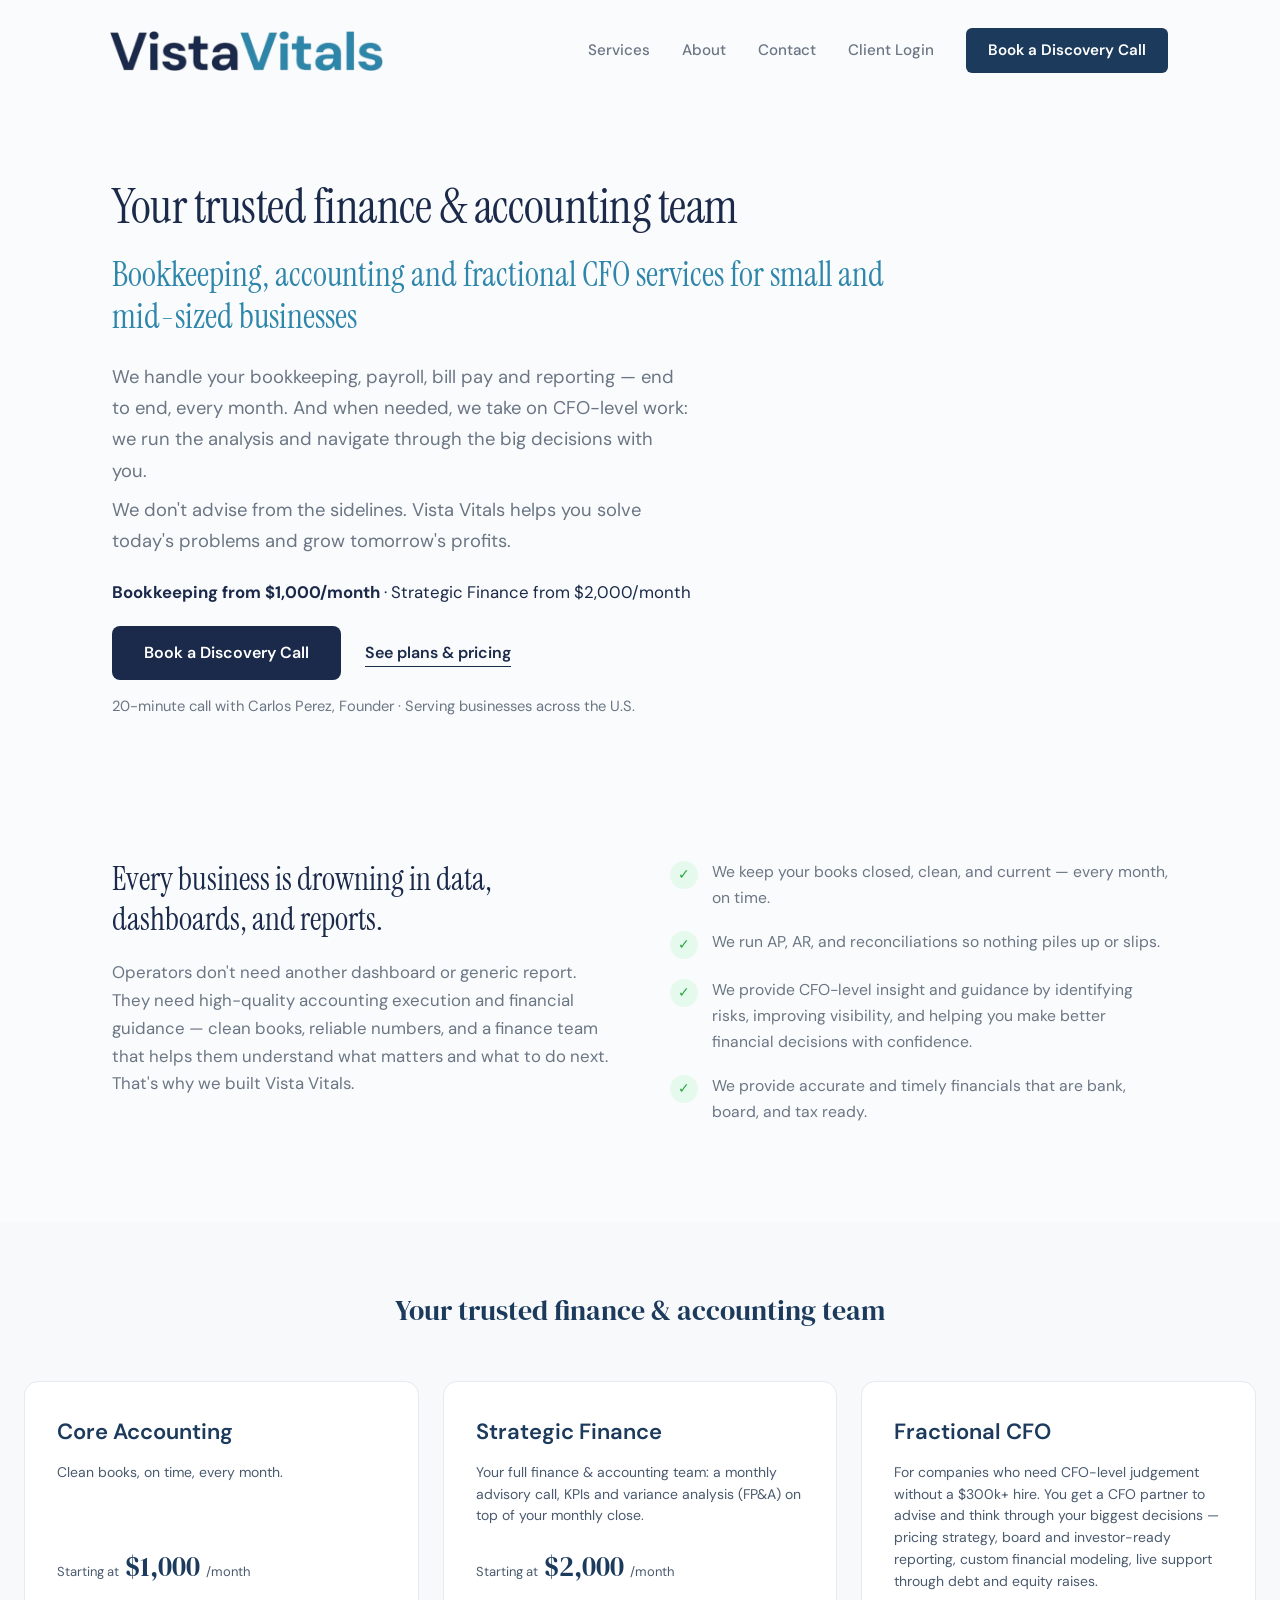
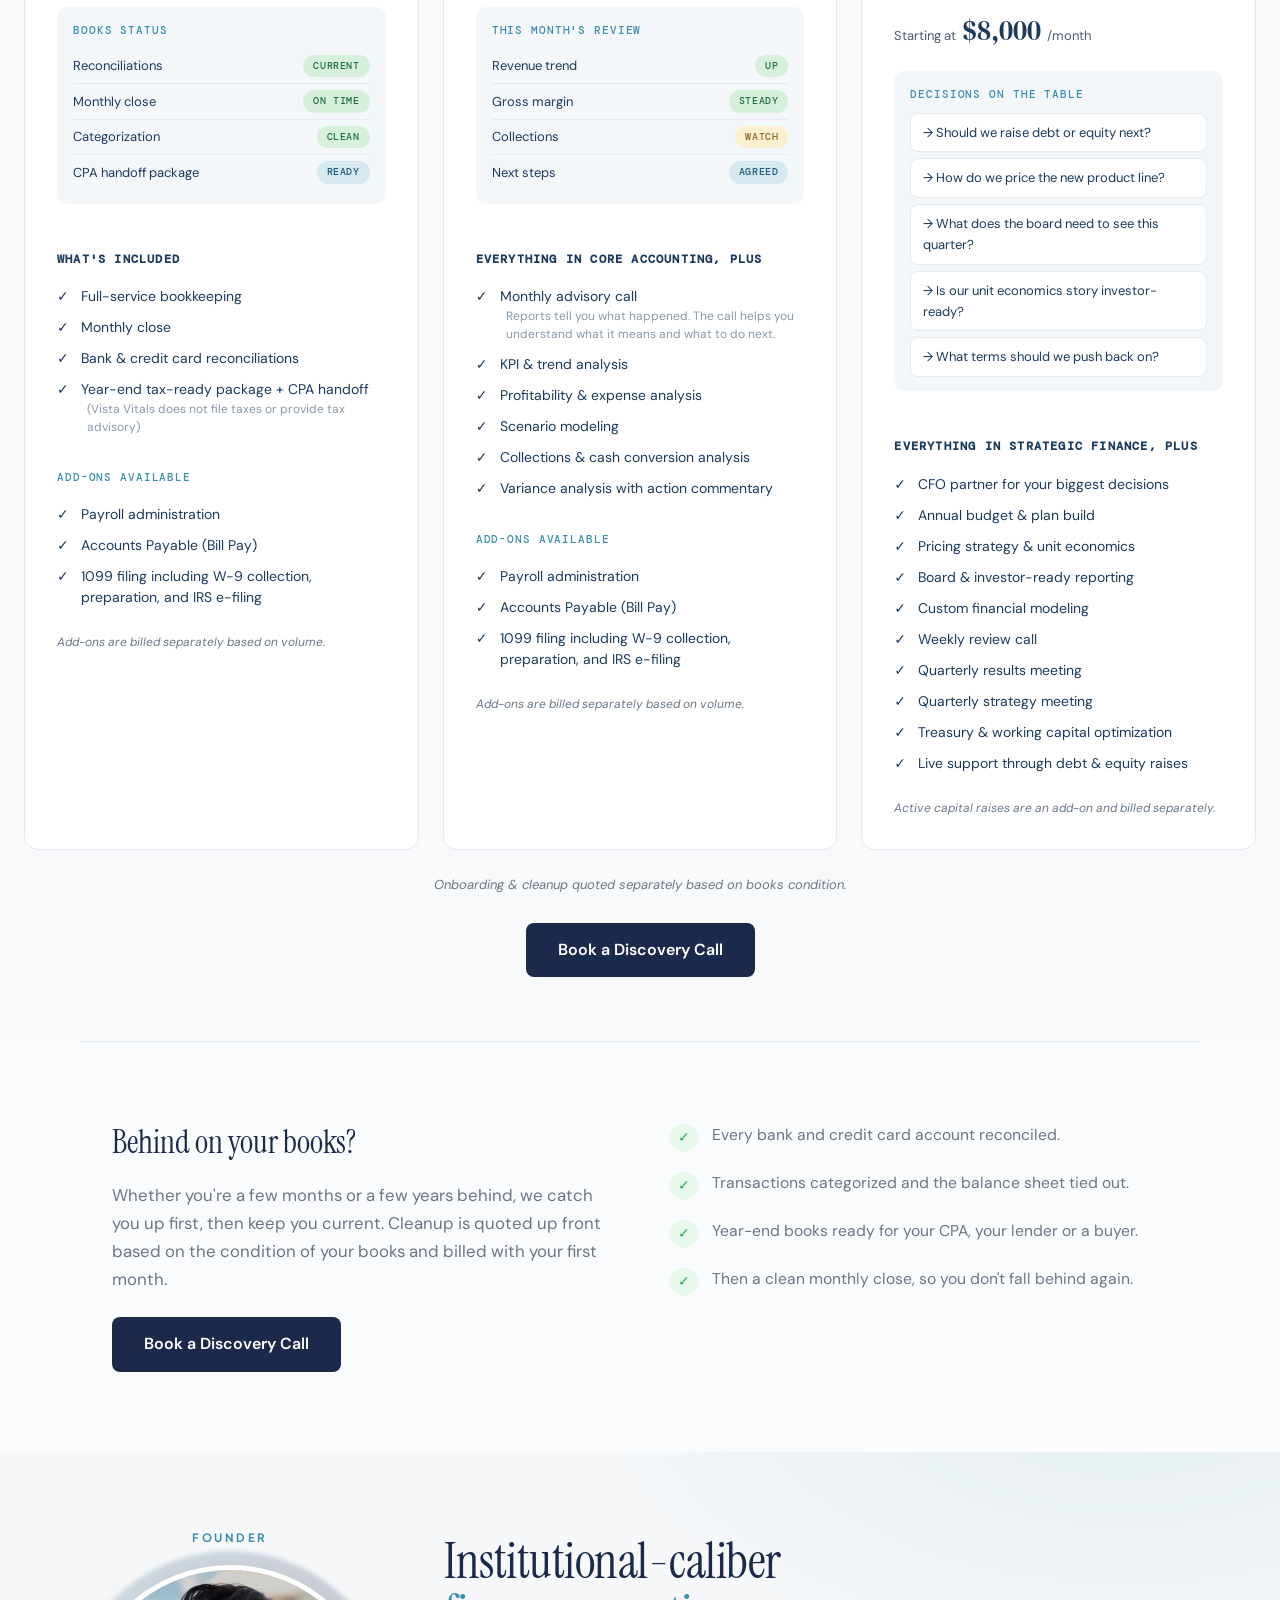
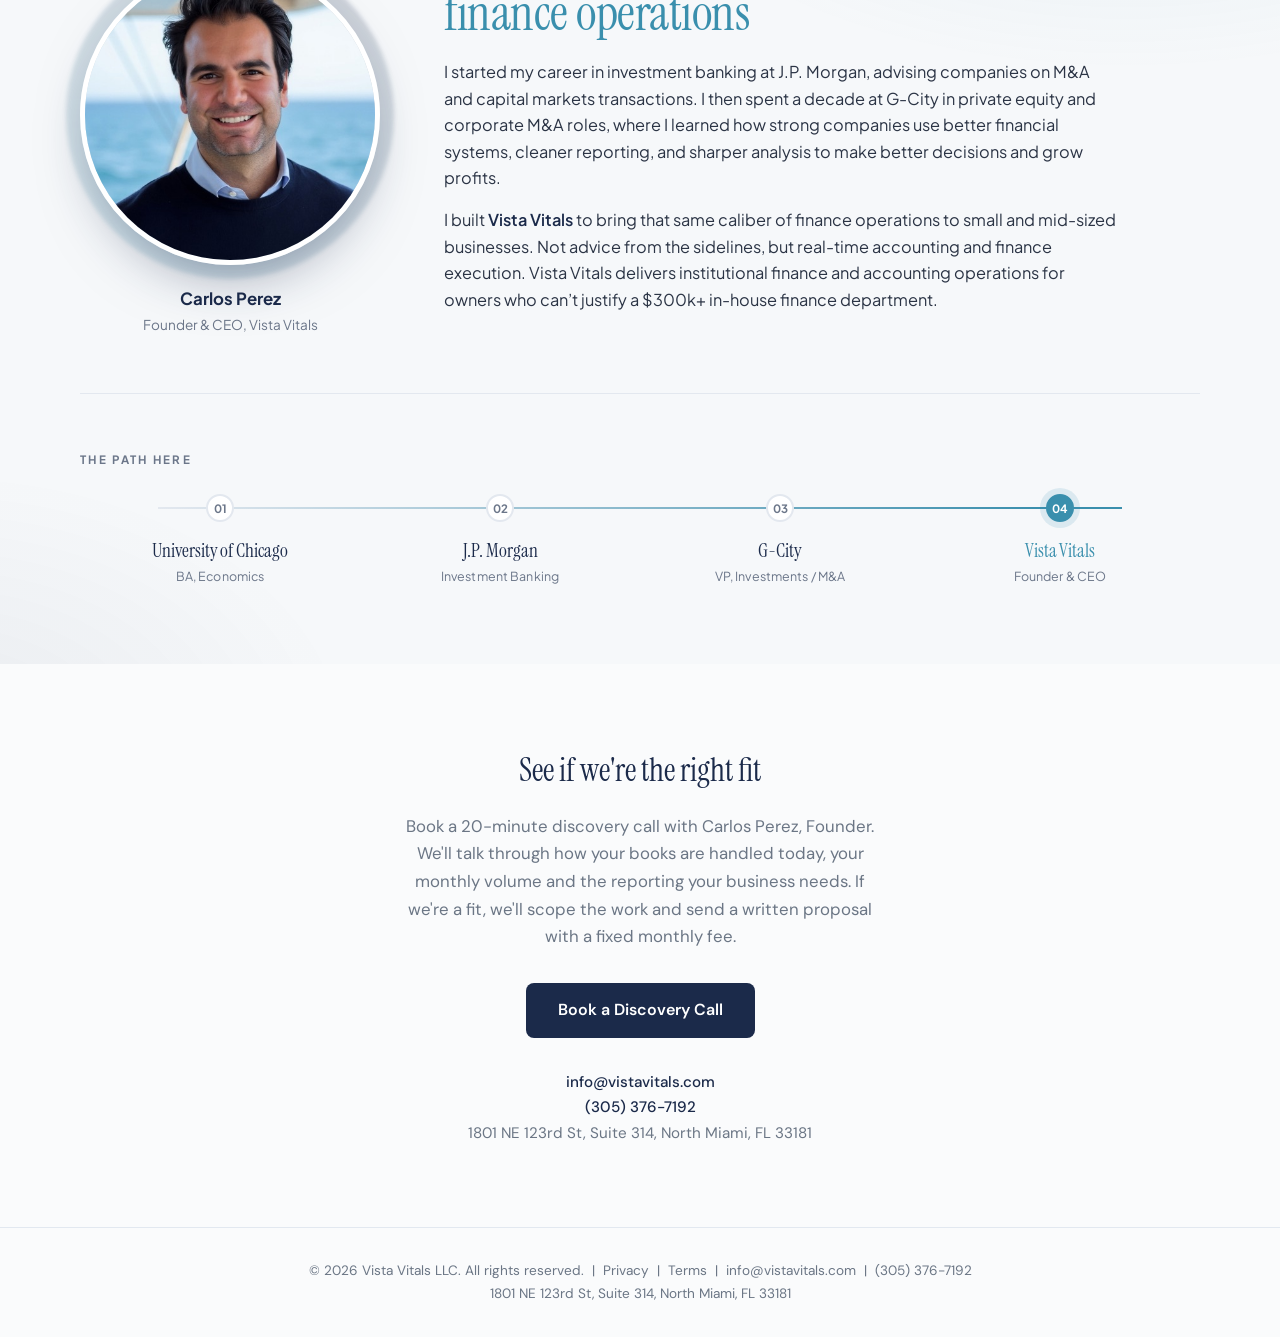
==== index.html @ ceeeb8c8 "Slogan: 'Your trusted finance & accounting team'; drop 'outsourced' Hero headline, page title and me" ====
<!DOCTYPE html>
<html lang="en">
<head>
<meta charset="UTF-8">
<meta name="viewport" content="width=device-width, initial-scale=1.0">
<title>Bookkeeping, Accounting &amp; Fractional CFO | Vista Vitals</title>
<meta name="description" content="Bookkeeping, accounting and fractional CFO services for small and mid-sized businesses. We handle your bookkeeping, payroll, bill pay and reporting, end to end, every month. Plans from $1,000/month.">
<meta property="og:title" content="Your trusted finance & accounting team">
<meta property="og:description" content="We handle your bookkeeping, payroll, bill pay and reporting — end to end, every month. And when needed, we take on CFO-level work: we run the analysis and navigate through the big decisions with you.">
<meta property="og:type" content="website">
<meta property="og:image" content="/vistavitals-og.png">
<meta name="twitter:card" content="summary_large_image">
<meta name="twitter:title" content="Your trusted finance & accounting team">
<meta name="twitter:description" content="We handle your bookkeeping, payroll, bill pay and reporting — end to end, every month. And when needed, we take on CFO-level work: we run the analysis and navigate through the big decisions with you.">
<meta name="twitter:image" content="/vistavitals-og.png">
<link rel="icon" type="image/x-icon" href="/favicon.ico">
<link rel="icon" type="image/png" sizes="32x32" href="/favicon.png">
<link rel="apple-touch-icon" sizes="180x180" href="/apple-touch-icon.png">
<link rel="preconnect" href="https://fonts.googleapis.com">
<link rel="preconnect" href="https://fonts.gstatic.com" crossorigin>
<link href="https://fonts.googleapis.com/css2?family=DM+Mono:wght@400;500&family=DM+Sans:ital,opsz,wght@0,9..40,400;0,9..40,500;0,9..40,600;0,9..40,700;1,9..40,400&family=DM+Serif+Display&family=Instrument+Serif:ital@0;1&display=swap" rel="stylesheet">
<style>
  :root {
    --navy: #1B2A4A;
    --accent: #2E86AB;
    --accent-light: #E8F4F8;
    --green: #28A745;
    --yellow: #F5A623;
    --red: #DC3545;
    --bg: #FAFBFC;
    --white: #FFFFFF;
    --text: #333D47;
    --text-light: #6B7685;
    --border: #E2E8F0;
  }

  * { margin: 0; padding: 0; box-sizing: border-box; }

  body {
    font-family: 'DM Sans', sans-serif;
    color: var(--text);
    background: var(--bg);
    line-height: 1.65;
    -webkit-font-smoothing: antialiased;
  }

  /* ---- NAV ---- */
  nav {
    display: flex;
    justify-content: space-between;
    align-items: center;
    max-width: 1120px;
    margin: 0 auto;
    padding: 28px 32px;
  }
  .logo {
    display: inline-flex;
    align-items: center;
    line-height: 0;
    text-decoration: none;
    margin-left: -2px;
  }
  .logo img {
    display: block;
    height: 40px;
    width: auto;
    max-width: 100%;
  }
  .nav-links {
    display: flex;
    align-items: center;
  }
  nav a {
    color: var(--text-light);
    text-decoration: none;
    font-size: 0.95rem;
    font-weight: 500;
    margin-left: 32px;
    transition: color 0.2s;
  }
  nav a:hover { color: var(--navy); }
  .nav-portal-btn {
    display: inline-block;
    background: #1B3A5C;
    color: #fff !important;
    padding: 10px 22px;
    border-radius: 6px;
    font-size: 0.95rem;
    font-weight: 600;
    margin-left: 32px;
    text-decoration: none;
    transition: background 0.2s, transform 0.1s;
  }
  .nav-portal-btn:hover {
    background: #152e4a;
    color: #fff !important;
    transform: translateY(-1px);
  }
  .nav-toggle {
    display: none;
    background: none;
    border: none;
    cursor: pointer;
    padding: 4px;
  }
  .nav-toggle span {
    display: block;
    width: 24px;
    height: 2px;
    background: var(--navy);
    margin: 5px 0;
    transition: transform 0.3s, opacity 0.3s;
  }

  /* ---- HERO ---- */
  .hero {
    max-width: 1120px;
    margin: 0 auto;
    padding: 80px 32px 60px;
  }
  .hero-tag {
    display: block;
    font-family: 'Instrument Serif', serif;
    font-weight: 400;
    font-size: clamp(2rem, 4vw, 3rem);
    color: var(--navy);
    line-height: 1.1;
    max-width: 800px;
    margin-bottom: 20px;
    letter-spacing: -0.01em;
  }
  .hero p.hero-subhead {
    font-family: 'Instrument Serif', serif;
    font-weight: 400;
    font-size: clamp(1.5rem, 3vw, 2.1rem);
    color: var(--accent);
    line-height: 1.25;
    max-width: 800px;
    margin-bottom: 24px;
  }
  .hero h1 {
    font-family: 'Instrument Serif', serif;
    font-weight: 400;
    font-size: clamp(1.8rem, 3.5vw, 2.4rem);
    color: var(--navy);
    line-height: 1.2;
    max-width: 720px;
    margin-bottom: 12px;
  }
  .hero h1 em {
    font-style: italic;
    color: var(--accent);
  }
  .hero .firm-desc {
    font-size: clamp(1.3rem, 2.5vw, 1.8rem);
    font-weight: 600;
    color: var(--accent);
    letter-spacing: 0.02em;
    margin-bottom: 20px;
  }
  .hero p {
    font-size: 1.15rem;
    color: var(--text-light);
    max-width: 580px;
    line-height: 1.7;
    margin-bottom: 36px;
  }
  .hero p:not(:last-of-type) {
    margin-bottom: 8px;
  }
  .cta-btn {
    display: inline-block;
    background: var(--navy);
    color: var(--white);
    font-family: 'DM Sans', sans-serif;
    font-weight: 600;
    font-size: 1rem;
    padding: 14px 32px;
    border-radius: 8px;
    text-decoration: none;
    transition: background 0.25s, transform 0.15s;
  }
  .cta-btn:hover {
    background: var(--accent);
    transform: translateY(-1px);
  }

  /* ---- PROBLEM SECTION ---- */
  .problem {
    max-width: 1120px;
    margin: 0 auto;
    padding: 80px 32px;
  }
  .problem-grid {
    display: grid;
    grid-template-columns: 1fr 1fr;
    gap: 60px;
    align-items: start;
  }
  .problem h2 {
    font-family: 'Instrument Serif', serif;
    font-weight: 400;
    font-size: 2rem;
    color: var(--navy);
    line-height: 1.25;
    margin-bottom: 20px;
  }
  .problem p {
    color: var(--text-light);
    font-size: 1.05rem;
    margin-bottom: 16px;
  }
  .pain-point {
    display: flex;
    align-items: flex-start;
    gap: 14px;
    margin-bottom: 18px;
  }
  .pain-icon {
    flex-shrink: 0;
    width: 28px;
    height: 28px;
    background: #E6F9ED;
    border-radius: 50%;
    display: flex;
    align-items: center;
    justify-content: center;
    font-size: 0.85rem;
    color: var(--green);
    margin-top: 2px;
  }
  .pain-point p { margin: 0; font-size: 0.98rem; }
  .pain-point strong { color: var(--navy); }
  .cleanup { scroll-margin-top: 80px; border-top: 1px solid var(--border); }
  .cleanup .cta-btn { margin-top: 8px; }

  .section-label {
    font-size: 0.8rem;
    font-weight: 600;
    letter-spacing: 0.08em;
    text-transform: uppercase;
    color: var(--accent);
    margin-bottom: 12px;
  }


  /* ---- WHAT YOU GET ---- */
  .deliverables {
    background: var(--white);
    border-top: 1px solid var(--border);
    border-bottom: 1px solid var(--border);
    padding: 80px 32px;
  }
  .deliverables-inner {
    max-width: 1120px;
    margin: 0 auto;
  }
  .deliverables-inner > .section-label { text-align: center; }
  .deliverables-inner > h2 {
    font-family: 'Instrument Serif', serif;
    font-weight: 400;
    font-size: 2rem;
    color: var(--navy);
    text-align: center;
    margin-bottom: 48px;
  }
  .del-grid {
    display: grid;
    grid-template-columns: repeat(3, 1fr);
    gap: 24px;
  }
  .del-card {
    background: var(--bg);
    border: 1px solid var(--border);
    border-radius: 10px;
    padding: 28px 24px;
  }
  .del-card h3 {
    font-size: 1rem;
    font-weight: 600;
    color: var(--navy);
    margin-bottom: 8px;
  }
  .del-card p {
    font-size: 0.92rem;
    color: var(--text-light);
    line-height: 1.55;
  }
  .del-card .included {
    display: inline-block;
    margin-top: 10px;
    font-size: 0.78rem;
    font-weight: 600;
    text-transform: uppercase;
    letter-spacing: 0.05em;
    color: var(--green);
  }
  .addons-label {
    font-size: 0.78rem;
    font-weight: 600;
    text-transform: uppercase;
    letter-spacing: 0.12em;
    color: var(--accent);
    text-align: center;
    margin-top: 56px;
    margin-bottom: 12px;
  }
  .addons-subtitle {
    font-family: 'Instrument Serif', serif;
    font-weight: 400;
    font-size: 1.5rem;
    color: var(--navy);
    text-align: center;
    margin-bottom: 36px;
  }
  .del-card .addon-tag {
    display: inline-block;
    margin-top: 10px;
    font-size: 0.78rem;
    font-weight: 600;
    text-transform: uppercase;
    letter-spacing: 0.05em;
    color: var(--accent);
  }

  /* ---- WHO IT'S FOR ---- */
  .audience {
    max-width: 1120px;
    margin: 0 auto;
    padding: 80px 32px;
  }
  .audience > .section-label { text-align: center; }
  .audience > h2 {
    font-family: 'Instrument Serif', serif;
    font-weight: 400;
    font-size: 2rem;
    color: var(--navy);
    text-align: center;
    margin-bottom: 16px;
  }
  .audience > p.subtitle {
    text-align: center;
    color: var(--text-light);
    max-width: 540px;
    margin: 0 auto 40px;
    font-size: 1.02rem;
  }
  .audience-grid {
    display: grid;
    grid-template-columns: repeat(3, 1fr);
    gap: 24px;
  }
  .aud-card {
    text-align: center;
    padding: 28px 20px;
    border: 1px solid var(--border);
    border-radius: 10px;
    background: var(--white);
  }
  .aud-card h3 {
    font-size: 1rem;
    font-weight: 600;
    color: var(--navy);
    margin-bottom: 6px;
  }
  .aud-card p {
    font-size: 0.88rem;
    color: var(--text-light);
  }

  /* ---- TIER CARDS ---- */
  .tier-cards-section {
    max-width: 1120px;
    margin: 0 auto;
    padding: 80px 32px;
  }
  .tier-cards-section > .section-label { text-align: center; }
  .tier-cards-section > h2 {
    font-family: 'Instrument Serif', serif;
    font-weight: 400;
    font-size: 2rem;
    color: var(--navy);
    text-align: center;
    margin-bottom: 48px;
  }
  .tier-cards-grid {
    display: grid;
    grid-template-columns: 1fr 1fr;
    gap: 32px;
  }
  .tier-card {
    background: var(--white);
    border: 2px solid var(--border);
    border-radius: 14px;
    padding: 36px 32px;
    display: flex;
    flex-direction: column;
  }
  .tier-card h3 {
    font-family: 'Instrument Serif', serif;
    font-weight: 400;
    font-size: 1.6rem;
    color: var(--navy);
    margin-bottom: 16px;
  }
  .tier-card > p {
    font-size: 0.95rem;
    color: var(--text-light);
    line-height: 1.65;
    margin-bottom: 24px;
  }

  /* Mini Health Panel */
  .mini-panel {
    background: var(--bg);
    border: 1px solid var(--border);
    border-radius: 10px;
    padding: 20px;
    margin-top: auto;
  }
  .mini-panel-title {
    font-size: 0.75rem;
    font-weight: 600;
    text-transform: uppercase;
    letter-spacing: 0.06em;
    color: var(--accent);
    margin-bottom: 14px;
  }
  .mini-row {
    display: flex;
    justify-content: space-between;
    align-items: center;
    padding: 7px 0;
    border-bottom: 1px solid #F0F2F5;
    font-size: 0.82rem;
  }
  .mini-row:last-child { border-bottom: none; }
  .mini-metric {
    font-weight: 500;
    color: var(--navy);
  }
  .mini-status {
    display: inline-block;
    font-size: 0.68rem;
    font-weight: 700;
    letter-spacing: 0.04em;
    padding: 2px 8px;
    border-radius: 100px;
    text-align: center;
  }
  .mini-status.healthy { background: #E6F9ED; color: var(--green); }
  .mini-status.watch { background: #FFF6E0; color: #C88B00; }
  .mini-status.critical { background: #FEE; color: var(--red); }

  /* Mini Cash Flow Forecast */
  .mini-forecast {
    background: var(--bg);
    border: 1px solid var(--border);
    border-radius: 10px;
    padding: 20px;
    margin-top: auto;
  }
  .mini-forecast-title {
    font-size: 0.75rem;
    font-weight: 600;
    text-transform: uppercase;
    letter-spacing: 0.06em;
    color: var(--accent);
    margin-bottom: 14px;
  }
  .forecast-header {
    display: grid;
    grid-template-columns: 2fr 1fr 1fr 1fr 1fr;
    gap: 4px;
    font-size: 0.7rem;
    font-weight: 600;
    color: var(--navy);
    text-transform: uppercase;
    letter-spacing: 0.04em;
    padding-bottom: 8px;
    border-bottom: 1px solid var(--border);
    margin-bottom: 4px;
  }
  .forecast-header span:not(:first-child) { text-align: right; }
  .forecast-row {
    display: grid;
    grid-template-columns: 2fr 1fr 1fr 1fr 1fr;
    gap: 4px;
    font-size: 0.78rem;
    padding: 6px 0;
    border-bottom: 1px solid #F0F2F5;
    color: var(--text);
  }
  .forecast-row:last-child { border-bottom: none; }
  .forecast-row span:first-child {
    font-weight: 500;
    color: var(--navy);
  }
  .forecast-row span:not(:first-child) { text-align: right; }
  .forecast-row.total-row {
    font-weight: 600;
    color: var(--navy);
    border-top: 2px solid var(--border);
    border-bottom: none;
    padding-top: 8px;
  }

  /* ---- PRICING ---- */
  .pricing {
    max-width: 1120px;
    margin: 0 auto;
    padding: 80px 32px;
    text-align: center;
  }
  .pricing > .section-label { text-align: center; }

  .tiers-header {
    display: flex;
    justify-content: center;
    gap: 32px;
    margin-bottom: 36px;
    font-size: 0.95rem;
    color: var(--text);
    flex-wrap: wrap;
  }
  .tiers-header span { white-space: nowrap; }

  .tiers-table-wrapper {
    overflow-x: auto;
    -webkit-overflow-scrolling: touch;
  }
  .tiers-table {
    width: 100%;
    border-collapse: collapse;
    text-align: left;
    font-size: 0.92rem;
    background: var(--white);
    border: 1px solid var(--border);
    border-radius: 10px;
    overflow: hidden;
  }
  .tiers-table thead th {
    background: var(--navy);
    color: var(--white);
    padding: 18px 16px;
    font-weight: 600;
    font-size: 0.92rem;
    text-align: center;
    vertical-align: bottom;
    line-height: 1.4;
  }
  .tiers-table thead th span {
    display: block;
    font-weight: 400;
    font-size: 0.8rem;
    opacity: 0.85;
    margin-top: 2px;
  }
  .tiers-table thead th.service-col {
    text-align: left;
    width: 50%;
  }
  .tiers-table thead th.tier-col {
    width: 25%;
  }
  .tiers-table tbody td {
    padding: 12px 16px;
    border-bottom: 1px solid var(--border);
    color: var(--text);
    vertical-align: middle;
  }
  .tiers-table tbody tr:last-child td {
    border-bottom: none;
  }
  .tiers-table tbody td.check {
    text-align: center;
    color: var(--green);
    font-size: 1.1rem;
    font-weight: 600;
  }
  .tiers-table tbody td.dash {
    text-align: center;
    color: var(--text-light);
    font-size: 1rem;
  }
  .tiers-table tbody td.addon {
    text-align: center;
    color: var(--navy);
    font-size: 0.82rem;
    font-weight: 600;
    font-style: italic;
  }
  .tiers-table .category-row td {
    font-weight: 700;
    font-size: 0.82rem;
    text-transform: uppercase;
    letter-spacing: 0.06em;
    color: var(--navy);
    background: var(--accent-light);
    padding: 10px 16px;
  }
  .tiers-footer {
    font-size: 0.9rem;
    color: var(--text-light);
    font-style: italic;
    margin-top: 20px;
  }

  .pricing-box {
    background: var(--white);
    border: 2px solid var(--border);
    border-radius: 14px;
    padding: 48px 40px;
    max-width: 480px;
    margin: 0 auto;
  }
  .pricing-box .starts-at {
    font-size: 0.9rem;
    color: var(--text-light);
    font-weight: 500;
    margin-bottom: 8px;
  }
  .pricing-box .price {
    font-family: 'Instrument Serif', serif;
    font-size: 3.2rem;
    font-weight: 400;
    color: var(--navy);
    line-height: 1.1;
    margin-bottom: 4px;
  }
  .pricing-box .period {
    font-size: 0.95rem;
    color: var(--text-light);
    margin-bottom: 20px;
  }
  .pricing-box .pricing-note {
    font-size: 0.92rem;
    color: var(--text-light);
    line-height: 1.6;
    max-width: 340px;
    margin: 0 auto;
  }


  /* ---- CTA ---- */
  .final-cta {
    max-width: 1120px;
    margin: 0 auto;
    padding: 80px 32px;
    text-align: center;
    scroll-margin-top: 80px;
  }
  .final-cta h2 {
    font-family: 'Instrument Serif', serif;
    font-weight: 400;
    font-size: 2rem;
    color: var(--navy);
    margin-bottom: 16px;
  }
  .final-cta p {
    color: var(--text-light);
    font-size: 1.05rem;
    max-width: 480px;
    margin: 0 auto 32px;
  }

  .contact-details {
    margin-top: 32px;
    font-style: normal;
    color: var(--text-light);
    font-size: 0.95rem;
    line-height: 1.7;
  }
  .contact-details a { color: var(--navy); text-decoration: none; font-weight: 500; }
  .contact-details a:hover { color: var(--accent); }
  footer a { color: inherit; text-decoration: none; }
  footer a:hover { color: var(--accent); }

  /* ---- FOOTER ---- */
  footer {
    border-top: 1px solid var(--border);
    padding: 32px;
    text-align: center;
    font-size: 0.85rem;
    color: var(--text-light);
  }

  /* ---- RESPONSIVE ---- */
  @media (max-width: 768px) {
    nav { padding: 20px 20px; }
    .logo img { height: 32px; }
    .nav-toggle { display: block; }
    .nav-links {
      display: none;
      position: absolute;
      top: 68px;
      left: 0;
      right: 0;
      background: var(--white);
      flex-direction: column;
      padding: 16px 20px;
      border-bottom: 1px solid var(--border);
      box-shadow: 0 4px 12px rgba(0,0,0,0.08);
      z-index: 100;
    }
    .nav-links.active { display: flex; }
    .nav-links a { margin-left: 0; padding: 10px 0; }
    .nav-portal-btn { margin-left: 0; margin-top: 8px; text-align: center; }
    .hero { padding: 48px 20px 40px; }
    .problem { padding: 48px 20px; }
    .problem-grid, .del-grid, .audience-grid, .tier-cards-grid {
      grid-template-columns: 1fr;
    }
    .deliverables { padding: 48px 20px; }
    .audience { padding: 48px 20px; }
    .pricing { padding: 48px 20px; }
    .pricing-box { padding: 32px 24px; }
    .tiers-header { gap: 16px; font-size: 0.85rem; }
    .tiers-table { font-size: 0.82rem; }
    .tiers-table thead th { padding: 12px 8px; font-size: 0.82rem; }
    .tiers-table thead th span { font-size: 0.72rem; }
    .tiers-table tbody td { padding: 10px 8px; }
    .tiers-table thead th.service-col { width: 45%; }
    .tiers-table thead th.tier-col { width: 27%; }
    .tier-cards-section { padding: 48px 20px; }
    .forecast-header, .forecast-row { font-size: 0.7rem; }
    .service-sample-grid { grid-template-columns: 1fr !important; }
    .mini-row { font-size: 0.78rem; }
    .final-cta { padding: 48px 20px; }
  }

  /* ---- BOOKING CTAs (paid landing) ---- */
  .hero h1.hero-h1 {
    font-family: 'Instrument Serif', serif;
    font-weight: 400;
    font-size: clamp(1.5rem, 3vw, 2.1rem);
    color: var(--accent);
    line-height: 1.25;
    max-width: 800px;
    margin-bottom: 24px;
  }
  .hero p.hero-price { font-size: 1.05rem; color: var(--navy); margin: 20px 0 20px; }
  .hero p.hero-price strong { font-weight: 700; }
  .hero-cta { display: flex; flex-wrap: wrap; align-items: center; gap: 12px 24px; margin-bottom: 14px; }
  .hero-link { color: var(--navy); font-weight: 600; text-decoration: none; border-bottom: 1px solid currentColor; }
  .hero-link:hover { color: var(--accent); }
  .hero p.hero-micro { font-size: 0.92rem; color: var(--text-light); margin: 0; }
  .nav-client-link { margin-left: 32px; }
  .vv-pricing-cta { text-align: center; margin-top: 28px; }
  div.vv-widget__btn { cursor: default; }
  .sticky-book { display: none; }
  @media (max-width: 768px) {
    .nav-client-link { margin-left: 0; }
    .hero-cta .cta-btn { width: 100%; text-align: center; }
    .sticky-book {
      position: fixed; left: 0; right: 0; bottom: 0; z-index: 200;
      padding: 10px 16px calc(10px + env(safe-area-inset-bottom));
      background: var(--white); border-top: 1px solid var(--border);
      box-shadow: 0 -4px 12px rgba(0,0,0,0.08);
      transform: translateY(110%); transition: transform 0.25s;
    }
    .sticky-book.show { transform: translateY(0); }
    .sticky-book .cta-btn { display: block; text-align: center; padding: 13px 16px; }
    .sticky-book { display: block; }
    body { padding-bottom: 76px; }
  }
</style>
<!-- Google Ads tag + Calendly booking conversion -->
<script>
  var VV_ADS_ID = 'AW-18480672822';            // Google Ads conversion ID
  var VV_ADS_LABEL = '9dXiCK-guZIdELbgouxE';   // "Book appointment" conversion label
</script>
<script async src="https://www.googletagmanager.com/gtag/js?id=AW-18480672822"></script>
<script>
  window.dataLayer = window.dataLayer || [];
  function gtag(){dataLayer.push(arguments);}
  gtag('js', new Date());
  gtag('config', VV_ADS_ID);
  // Calendly posts this message when a booking is completed in the popup
  var vvBooked = false;
  window.addEventListener('message', function(e) {
    if (vvBooked || e.origin !== 'https://calendly.com') return;
    if (e.data && e.data.event === 'calendly.event_scheduled') {
      vvBooked = true;
      var inv = (e.data.payload && e.data.payload.invitee && e.data.payload.invitee.uri) || '';
      var params = {'send_to': VV_ADS_ID + '/' + VV_ADS_LABEL};  // value is set in Google Ads
      if (inv) params.transaction_id = inv.split('/').pop();      // Calendly invitee id, for dedup/adjustments
      gtag('event', 'conversion', params);
    }
  });
</script>
<script>
  // Booking buttons: open the Calendly popup on this page (so the conversion is tracked) and
  // pass the Google Ads click id + keyword into Calendly so each booking can be matched to its ad.
  var VV_CAL_URL = 'https://calendly.com/carlos-vistavitals/new-meeting';
  var vvAttr = (function () {
    var a = {};
    try {
      var p = new URLSearchParams(location.search), f = {};
      ['gclid', 'gbraid', 'wbraid', 'utm_source', 'utm_medium', 'utm_campaign', 'utm_term'].forEach(function (k) { if (p.get(k)) f[k] = p.get(k); });
      if (f.gclid || f.gbraid || f.wbraid || f.utm_source) { f.ts = Date.now(); localStorage.setItem('vv_attr', JSON.stringify(f)); a = f; }
      else { a = JSON.parse(localStorage.getItem('vv_attr') || '{}'); if (!a.ts || Date.now() - a.ts > 90 * 864e5) a = {}; }
    } catch (err) { a = {}; }
    return a;
  })();
  function vvUtm() {
    var id = vvAttr.gclid || vvAttr.gbraid || vvAttr.wbraid || '', u = {};
    var src = vvAttr.utm_source || (id ? 'google' : ''), med = vvAttr.utm_medium || (id ? 'cpc' : '');
    if (src) u.utmSource = src;
    if (med) u.utmMedium = med;
    if (vvAttr.utm_campaign) u.utmCampaign = vvAttr.utm_campaign;
    if (vvAttr.utm_term) u.utmTerm = vvAttr.utm_term;
    if (id) u.utmContent = id;
    return u;
  }
  function vvCalHref() {
    var u = vvUtm(), q = [];
    [['utm_source', 'utmSource'], ['utm_medium', 'utmMedium'], ['utm_campaign', 'utmCampaign'], ['utm_term', 'utmTerm'], ['utm_content', 'utmContent']].forEach(function (k) {
      if (u[k[1]]) q.push(k[0] + '=' + encodeURIComponent(u[k[1]]));
    });
    return VV_CAL_URL + (q.length ? '?' + q.join('&') : '');
  }
  function vvBook(e) {
    if (e) e.preventDefault();
    var open = function () { Calendly.initPopupWidget({url: VV_CAL_URL, utm: vvUtm()}); };
    if (window.Calendly) { open(); return false; }
    // Calendly's script loads async: wait up to 3s, then fall back to a new tab (with the same tracking)
    var t = 0, iv = setInterval(function () {
      t += 100;
      if (window.Calendly) { clearInterval(iv); open(); }
      else if (t >= 3000) { clearInterval(iv); window.open(vvCalHref(), '_blank', 'noopener'); }
    }, 100);
    return false;
  }
  document.addEventListener('DOMContentLoaded', function () {
    var h = vvCalHref();
    document.querySelectorAll('a.vv-book').forEach(function (a) { a.href = h; });
  });
</script>
<link href="https://assets.calendly.com/assets/external/widget.css" rel="stylesheet">
<script src="https://assets.calendly.com/assets/external/widget.js" async></script>
</head>
<body>

<!-- NAV -->
<nav>
  <a href="/" class="logo" aria-label="Vista Vitals home">
    <img src="/vistavitals-logo.png" alt="Vista Vitals" width="271" height="40">
  </a>
  <button class="nav-toggle" aria-label="Toggle navigation">
    <span></span>
    <span></span>
    <span></span>
  </button>
  <div class="nav-links">
    <a href="#tiers">Services</a>
    <a href="#about">About</a>
    <a href="#contact">Contact</a>
    <a href="https://clients.vistavitals.com" target="_blank" rel="noopener noreferrer" class="nav-client-link">Client Login</a>
    <a href="https://calendly.com/carlos-vistavitals/new-meeting" class="nav-portal-btn vv-book" onclick="return vvBook(event)">Book a Discovery Call</a>
  </div>
</nav>

<!-- HERO -->
<section class="hero">
  <div class="hero-tag">Your trusted finance & accounting team</div>
  <h1 class="hero-h1">Bookkeeping, accounting and fractional CFO services for small and mid-sized businesses</h1>
  <p>We handle your bookkeeping, payroll, bill pay and reporting — end to end, every month. And when needed, we take on CFO-level work: we run the analysis and navigate through the big decisions with you.</p>
  <p>We don't advise from the sidelines. Vista Vitals helps you solve today's problems and grow tomorrow's profits.</p>
  <p class="hero-price"><strong>Bookkeeping from $1,000/month</strong> &middot; Strategic Finance from $2,000/month</p>
  <div class="hero-cta" id="hero-cta">
    <a href="https://calendly.com/carlos-vistavitals/new-meeting" class="cta-btn vv-book" onclick="return vvBook(event)">Book a Discovery Call</a>
    <a href="#tiers" class="hero-link">See plans &amp; pricing</a>
  </div>
  <p class="hero-micro">20-minute call with Carlos Perez, Founder &middot; Serving businesses across the U.S.</p>
</section>

<!-- PROBLEM -->
<section class="problem">
  <div class="problem-grid">
    <div>
      <h2>Every business is drowning in data, dashboards, and reports.</h2>
      <p>Operators don't need another dashboard or generic report. They need high-quality accounting execution and financial guidance — clean books, reliable numbers, and a finance team that helps them understand what matters and what to do next. That's why we built Vista Vitals.</p>
    </div>
    <div>
      <div class="pain-point">
        <div class="pain-icon">&#10003;</div>
        <p>We keep your books closed, clean, and current — every month, on time.</p>
      </div>
      <div class="pain-point">
        <div class="pain-icon">&#10003;</div>
        <p>We run AP, AR, and reconciliations so nothing piles up or slips.</p>
      </div>
      <div class="pain-point">
        <div class="pain-icon">&#10003;</div>
        <p>We provide CFO-level insight and guidance by identifying risks, improving visibility, and helping you make better financial decisions with confidence.</p>
      </div>
      <div class="pain-point">
        <div class="pain-icon">&#10003;</div>
        <p>We provide accurate and timely financials that are bank, board, and tax ready.</p>
      </div>
    </div>
  </div>
</section>

<!-- TIER CARDS -->
<section class="vv-pricing" id="tiers">
<style>
  .vv-pricing {
    font-family: 'DM Sans', system-ui, -apple-system, sans-serif;
    color: #1B3A5C;
    padding: 64px 24px;
    background: #F7F9FB;
  }
  .vv-pricing * { box-sizing: border-box; }

  .vv-pricing__heading {
    text-align: center;
    font-family: 'DM Serif Display', Georgia, serif;
    font-size: 28px;
    font-weight: 400;
    color: #1B3A5C;
    margin: 0 auto 32px;
  }

  .vv-pricing__grid {
    display: grid;
    grid-template-columns: repeat(3, 1fr);
    gap: 24px;
    max-width: 1240px;
    margin: 0 auto;
    padding-top: 16px;
  }
  @media (max-width: 980px) {
    .vv-pricing__grid { grid-template-columns: 1fr; }
  }

  .vv-card {
    background: #FFFFFF;
    border: 1px solid #E5EAF0;
    border-radius: 14px;
    padding: 32px;
    display: flex;
    flex-direction: column;
    position: relative;
  }

  .vv-card__title {
    font-size: 22px;
    font-weight: 600;
    margin: 0 0 12px 0;
    color: #1B3A5C;
  }
  .vv-card__desc {
    font-size: 14px;
    line-height: 1.55;
    color: #4A5A6E;
    margin: 0 0 24px 0;
    min-height: 66px;
  }

  .vv-price {
    display: flex;
    align-items: baseline;
    gap: 6px;
    margin-bottom: 24px;
  }
  .vv-price__prefix { font-size: 13px; color: #4A5A6E; }
  .vv-price__amount {
    font-family: 'DM Serif Display', Georgia, serif;
    font-size: 28px;
    font-weight: 400;
    color: #1B3A5C;
    line-height: 1;
  }
  .vv-price__suffix { font-size: 13px; color: #4A5A6E; }

  .vv-widget {
    background: #F4F7FA;
    border-radius: 10px;
    padding: 14px 16px;
    margin-bottom: 28px;
  }
  .vv-widget__label {
    font-family: 'DM Mono', monospace;
    font-size: 11px;
    letter-spacing: 0.08em;
    color: #3A8FAD;
    font-weight: 500;
    margin-bottom: 10px;
    text-transform: uppercase;
  }
  .vv-widget__row {
    display: flex;
    justify-content: space-between;
    align-items: center;
    font-size: 13px;
    padding: 6px 0;
    border-bottom: 1px solid #E5EAF0;
    color: #1B3A5C;
  }
  .vv-widget__row:last-child { border-bottom: none; }
  .vv-widget__pill {
    font-family: 'DM Mono', monospace;
    font-size: 10px;
    font-weight: 500;
    letter-spacing: 0.06em;
    padding: 3px 10px;
    border-radius: 999px;
  }
  .vv-pill--healthy { background: #D6F0DC; color: #1F6F3F; }
  .vv-pill--watch   { background: #FCEFD0; color: #8A6A1F; }
  .vv-pill--risk    { background: #F7D6D6; color: #8A2A2A; }
  .vv-pill--ready   { background: #D6E8F0; color: #1B5A7D; }

  .vv-widget__btn {
    display: block;
    width: 100%;
    text-align: left;
    background: #FFFFFF;
    border: 1px solid #E5EAF0;
    border-radius: 8px;
    padding: 8px 12px;
    font-size: 13px;
    color: #1B3A5C;
    margin-bottom: 6px;
    font-family: inherit;
    cursor: pointer;
  }
  .vv-widget__btn:last-child { margin-bottom: 0; }

  .vv-section-label {
    font-family: 'DM Mono', monospace;
    font-size: 11px;
    letter-spacing: 0.08em;
    color: #3A8FAD;
    font-weight: 500;
    margin: 18px 0 12px 0;
    text-transform: uppercase;
  }
  .vv-section-label:first-of-type { margin-top: 0; }
  .vv-section-label--feature {
    color: #1B3A5C;
    font-size: 12px;
    font-weight: 700;
    letter-spacing: 0.1em;
  }

  .vv-list {
    list-style: none;
    padding: 0;
    margin: 0 0 8px 0;
  }
  .vv-list li {
    font-size: 14px;
    line-height: 1.5;
    color: #1B3A5C;
    padding: 5px 0 5px 24px;
    position: relative;
  }
  .vv-list li::before {
    content: "\2713";
    position: absolute;
    left: 0;
    top: 5px;
    color: #1B3A5C;
    font-weight: 600;
  }
  .vv-list li .vv-list__note {
    display: inline-block;
    margin-left: 6px;
    color: #8A98A8;
    font-size: 12px;
  }

  .vv-addon-note {
    font-size: 12px;
    font-style: italic;
    color: #6A7886;
    margin-top: 12px;
    line-height: 1.5;
  }

  .vv-footnote {
    max-width: 1240px;
    margin: 24px auto 0;
    text-align: center;
    font-size: 13px;
    font-style: italic;
    color: #6A7886;
  }
</style>

  <p class="vv-pricing__heading">Your trusted finance & accounting team</p>
  <div class="vv-pricing__grid">

    <!-- TIER 1: CORE ACCOUNTING -->
    <div class="vv-card">
      <h3 class="vv-card__title">Core Accounting</h3>
      <p class="vv-card__desc">Clean books, on time, every month.</p>

      <div class="vv-price">
        <span class="vv-price__prefix">Starting at</span>
        <span class="vv-price__amount">$1,000</span>
        <span class="vv-price__suffix">/month</span>
      </div>

      <div class="vv-widget">
        <div class="vv-widget__label">Books Status</div>
        <div class="vv-widget__row"><span>Reconciliations</span><span class="vv-widget__pill vv-pill--healthy">CURRENT</span></div>
        <div class="vv-widget__row"><span>Monthly close</span><span class="vv-widget__pill vv-pill--healthy">ON TIME</span></div>
        <div class="vv-widget__row"><span>Categorization</span><span class="vv-widget__pill vv-pill--healthy">CLEAN</span></div>
        <div class="vv-widget__row"><span>CPA handoff package</span><span class="vv-widget__pill vv-pill--ready">READY</span></div>
      </div>

      <div class="vv-section-label vv-section-label--feature">What's included</div>
      <ul class="vv-list">
        <li>Full-service bookkeeping</li>
        <li>Monthly close</li>
        <li>Bank &amp; credit card reconciliations</li>
        <li>Year-end tax-ready package + CPA handoff <span class="vv-list__note">(Vista Vitals does not file taxes or provide tax advisory)</span></li>
      </ul>

      <div class="vv-section-label">Add-ons available</div>
      <ul class="vv-list">
        <li>Payroll administration</li>
        <li>Accounts Payable (Bill Pay)</li>
        <li>1099 filing including W-9 collection, preparation, and IRS e-filing</li>
      </ul>
      <p class="vv-addon-note">Add-ons are billed separately based on volume.</p>
    </div>

    <!-- TIER 2: STRATEGIC FINANCE -->
    <div class="vv-card">
      <h3 class="vv-card__title">Strategic Finance</h3>
      <p class="vv-card__desc">Your full finance &amp; accounting team: a monthly advisory call, KPIs and variance analysis (FP&amp;A) on top of your monthly close.</p>

      <div class="vv-price">
        <span class="vv-price__prefix">Starting at</span>
        <span class="vv-price__amount">$2,000</span>
        <span class="vv-price__suffix">/month</span>
      </div>

      <div class="vv-widget">
        <div class="vv-widget__label">This Month's Review</div>
        <div class="vv-widget__row"><span>Revenue trend</span><span class="vv-widget__pill vv-pill--healthy">UP</span></div>
        <div class="vv-widget__row"><span>Gross margin</span><span class="vv-widget__pill vv-pill--healthy">STEADY</span></div>
        <div class="vv-widget__row"><span>Collections</span><span class="vv-widget__pill vv-pill--watch">WATCH</span></div>
        <div class="vv-widget__row"><span>Next steps</span><span class="vv-widget__pill vv-pill--ready">AGREED</span></div>
      </div>

      <div class="vv-section-label vv-section-label--feature">Everything in Core Accounting, plus</div>
      <ul class="vv-list">
        <li>Monthly advisory call <span class="vv-list__note">Reports tell you what happened. The call helps you understand what it means and what to do next.</span></li>
        <li>KPI &amp; trend analysis</li>
        <li>Profitability &amp; expense analysis</li>
        <li>Scenario modeling</li>
        <li>Collections &amp; cash conversion analysis</li>
        <li>Variance analysis with action commentary</li>
      </ul>

      <div class="vv-section-label">Add-ons available</div>
      <ul class="vv-list">
        <li>Payroll administration</li>
        <li>Accounts Payable (Bill Pay)</li>
        <li>1099 filing including W-9 collection, preparation, and IRS e-filing</li>
      </ul>
      <p class="vv-addon-note">Add-ons are billed separately based on volume.</p>
    </div>

    <!-- TIER 3: FRACTIONAL CFO -->
    <div class="vv-card">
      <h3 class="vv-card__title">Fractional CFO</h3>
      <p class="vv-card__desc">For companies who need CFO-level judgement without a $300k+ hire. You get a CFO partner to advise and think through your biggest decisions — pricing strategy, board and investor-ready reporting, custom financial modeling, live support through debt and equity raises.</p>

      <div class="vv-price">
        <span class="vv-price__prefix">Starting at</span>
        <span class="vv-price__amount">$8,000</span>
        <span class="vv-price__suffix">/month</span>
      </div>

      <div class="vv-widget">
        <div class="vv-widget__label">Decisions on the table</div>
        <div class="vv-widget__btn">→ Should we raise debt or equity next?</div>
        <div class="vv-widget__btn">→ How do we price the new product line?</div>
        <div class="vv-widget__btn">→ What does the board need to see this quarter?</div>
        <div class="vv-widget__btn">→ Is our unit economics story investor-ready?</div>
        <div class="vv-widget__btn">→ What terms should we push back on?</div>
      </div>

      <div class="vv-section-label vv-section-label--feature">Everything in Strategic Finance, plus</div>
      <ul class="vv-list">
        <li>CFO partner for your biggest decisions</li>
        <li>Annual budget &amp; plan build</li>
        <li>Pricing strategy &amp; unit economics</li>
        <li>Board &amp; investor-ready reporting</li>
        <li>Custom financial modeling</li>
        <li>Weekly review call</li>
        <li>Quarterly results meeting</li>
        <li>Quarterly strategy meeting</li>
        <li>Treasury &amp; working capital optimization</li>
        <li>Live support through debt &amp; equity raises</li>
      </ul>
      <p class="vv-addon-note">Active capital raises are an add-on and billed separately.</p>
    </div>

  </div>

  <p class="vv-footnote">Onboarding &amp; cleanup quoted separately based on books condition.</p>
  <div class="vv-pricing-cta"><a href="https://calendly.com/carlos-vistavitals/new-meeting" class="cta-btn vv-book" onclick="return vvBook(event)">Book a Discovery Call</a></div>
</section>

<!-- CLEANUP & CATCH-UP -->
<section class="problem cleanup" id="cleanup">
  <div class="problem-grid">
    <div>
      <h2>Behind on your books?</h2>
      <p>Whether you're a few months or a few years behind, we catch you up first, then keep you current. Cleanup is quoted up front based on the condition of your books and billed with your first month.</p>
      <a href="https://calendly.com/carlos-vistavitals/new-meeting" class="cta-btn vv-book" onclick="return vvBook(event)">Book a Discovery Call</a>
    </div>
    <div>
      <div class="pain-point">
        <div class="pain-icon">&#10003;</div>
        <p>Every bank and credit card account reconciled.</p>
      </div>
      <div class="pain-point">
        <div class="pain-icon">&#10003;</div>
        <p>Transactions categorized and the balance sheet tied out.</p>
      </div>
      <div class="pain-point">
        <div class="pain-icon">&#10003;</div>
        <p>Year-end books ready for your CPA, your lender or a buyer.</p>
      </div>
      <div class="pain-point">
        <div class="pain-icon">&#10003;</div>
        <p>Then a clean monthly close, so you don't fall behind again.</p>
      </div>
    </div>
  </div>
</section>

<!-- ABOUT -->
<section class="vv-about" id="about">
  <style>
    @import url('https://fonts.googleapis.com/css2?family=Plus+Jakarta+Sans:wght@400;500;600;700&display=swap');

    .vv-about{
      --navy:#1B2A4A; --teal:#3A8FAD; --ink:#2b3445; --muted:#6b7689;
      --line:#e3e8ef; --bg:#f6f8fa; --card:#ffffff;
      font-family:'Plus Jakarta Sans',sans-serif; color:var(--ink);
      background:
        radial-gradient(900px 500px at 88% -10%, rgba(58,143,173,.10), transparent 60%),
        radial-gradient(700px 460px at -5% 110%, rgba(27,42,74,.06), transparent 60%),
        var(--bg);
      padding:clamp(2.5rem,6vw,6rem) clamp(1.25rem,5vw,5rem);
      box-sizing:border-box; overflow:hidden;
      scroll-margin-top:80px;
    }
    .vv-about *{box-sizing:border-box;}
    .vv-about .vv-wrap{max-width:1120px;margin:0 auto;}

    .vv-kicker{
      font-size:.72rem;font-weight:700;letter-spacing:.22em;text-transform:uppercase;
      color:var(--teal);margin:0 0 1.1rem;text-align:center;
    }
    @media(max-width:780px){.vv-kicker{text-align:left;}}

    .vv-top{
      display:grid;grid-template-columns:300px 1fr;gap:clamp(2rem,5vw,4.5rem);
      align-items:center;
    }
    @media(max-width:780px){.vv-top{grid-template-columns:1fr;gap:2.2rem;text-align:left;}}

    .vv-photo-wrap{position:relative;width:300px;max-width:100%;margin:0 auto;}
    @media(max-width:780px){.vv-photo-wrap{width:220px;margin:0;}}
    .vv-photo-ring{
      position:absolute;inset:-14px;border-radius:50%;
      background:conic-gradient(from 220deg,var(--teal),var(--navy),var(--teal));
      opacity:.18;filter:blur(2px);
    }
    .vv-photo-frame{
      position:relative;width:100%;aspect-ratio:1;border-radius:50%;overflow:hidden;
      border:5px solid #fff;box-shadow:0 24px 60px -22px rgba(27,42,74,.55);
    }
    .vv-photo{
      width:100%;height:100%;object-fit:cover;display:block;
      transform:scale(1.32);transform-origin:center 28%;
    }
    .vv-name{font-weight:700;font-size:1.05rem;color:var(--navy);margin:1.25rem 0 .1rem;text-align:center;}
    .vv-role{font-size:.85rem;color:var(--muted);text-align:center;}
    @media(max-width:780px){.vv-name,.vv-role{text-align:left;}}

    .vv-h{
      font-family:'Instrument Serif',serif;font-weight:400;color:var(--navy);
      font-size:clamp(2rem,4.4vw,3.1rem);line-height:1.04;letter-spacing:-.01em;
      margin:0 0 1.25rem;
    }
    .vv-h .accent{font-style:normal;color:var(--teal);}
    .vv-p{font-size:1.02rem;line-height:1.62;color:var(--ink);margin:0 0 1rem;max-width:42rem;}
    .vv-p strong{color:var(--navy);font-weight:600;}

    .vv-rule{height:1px;background:var(--line);margin:clamp(2.5rem,5vw,3.5rem) 0;}
    .vv-tl-label{
      font-size:.72rem;font-weight:700;letter-spacing:.2em;text-transform:uppercase;
      color:var(--muted);margin:0 0 1.6rem;
    }
    .vv-tl{display:grid;grid-template-columns:repeat(4,1fr);gap:0;position:relative;}
    .vv-tl::before{
      content:"";position:absolute;top:13px;left:7%;right:7%;height:2px;
      background:linear-gradient(90deg,var(--line),var(--teal) 92%);z-index:0;
    }
    .vv-step{position:relative;z-index:1;text-align:center;padding:0 .5rem;}
    .vv-dot{
      width:28px;height:28px;border-radius:50%;margin:0 auto 1.1rem;
      background:#fff;border:2px solid var(--line);
      display:flex;align-items:center;justify-content:center;
      font-size:.72rem;font-weight:700;color:var(--muted);
    }
    .vv-step:last-child .vv-dot{background:var(--teal);border-color:var(--teal);color:#fff;
      box-shadow:0 0 0 6px rgba(58,143,173,.14);}
    .vv-org{
      font-family:'Instrument Serif',serif;font-weight:400;color:var(--navy);
      font-size:clamp(.95rem,1.6vw,1.18rem);line-height:1.15;margin:0 0 .3rem;
      letter-spacing:-.005em;
    }
    .vv-step:last-child .vv-org{color:var(--teal);}
    .vv-sub{font-size:.78rem;color:var(--muted);letter-spacing:.01em;}
    @media(max-width:680px){
      .vv-tl{grid-template-columns:1fr;gap:0;}
      .vv-tl::before{display:none;}
      .vv-step{display:grid;grid-template-columns:28px 1fr;gap:1rem;text-align:left;
        align-items:start;padding:0 0 1.6rem;position:relative;}
      .vv-step::after{content:"";position:absolute;left:13px;top:30px;bottom:-2px;width:2px;
        background:var(--line);}
      .vv-step:last-child::after{display:none;}
      .vv-dot{margin:0;}
      .vv-org{margin-top:2px;}
    }
  </style>

  <div class="vv-wrap">
    <div class="vv-top">
      <div>
        <p class="vv-kicker">Founder</p>
        <div class="vv-photo-wrap">
          <div class="vv-photo-ring"></div>
          <div class="vv-photo-frame">
            <img class="vv-photo" src="/carlos-perez.jpeg" alt="Carlos Perez, Founder and CEO of Vista Vitals" width="600" height="600" loading="lazy" decoding="async">
          </div>
        </div>
        <div class="vv-name">Carlos Perez</div>
        <div class="vv-role">Founder &amp; CEO, Vista Vitals</div>
      </div>

      <div>
        <h2 class="vv-h">Institutional-caliber<br><span class="accent">finance operations</span></h2>
        <p class="vv-p">I started my career in investment banking at J.P. Morgan, advising companies on M&amp;A and capital markets transactions. I then spent a decade at G-City in private equity and corporate M&amp;A roles, where I learned how strong companies use better financial systems, cleaner reporting, and sharper analysis to make better decisions and grow profits.</p>
        <p class="vv-p">I built <strong>Vista Vitals</strong> to bring that same caliber of finance operations to small and mid-sized businesses. Not advice from the sidelines, but real-time accounting and finance execution. Vista Vitals delivers institutional finance and accounting operations for owners who can&rsquo;t justify a $300k+ in-house finance department.</p>
      </div>
    </div>

    <div class="vv-rule"></div>

    <p class="vv-tl-label">The path here</p>
    <div class="vv-tl">
      <div class="vv-step">
        <div class="vv-dot">01</div>
        <div><p class="vv-org">University of Chicago</p><p class="vv-sub">BA, Economics</p></div>
      </div>
      <div class="vv-step">
        <div class="vv-dot">02</div>
        <div><p class="vv-org">J.P. Morgan</p><p class="vv-sub">Investment Banking</p></div>
      </div>
      <div class="vv-step">
        <div class="vv-dot">03</div>
        <div><p class="vv-org">G-City</p><p class="vv-sub">VP, Investments / M&amp;A</p></div>
      </div>
      <div class="vv-step">
        <div class="vv-dot">04</div>
        <div><p class="vv-org">Vista Vitals</p><p class="vv-sub">Founder &amp; CEO</p></div>
      </div>
    </div>
  </div>
</section>

<!-- FINAL CTA -->
<section class="final-cta" id="contact">
  <h2>See if we're the right fit</h2>
  <p>Book a 20-minute discovery call with Carlos Perez, Founder. We'll talk through how your books are handled today, your monthly volume and the reporting your business needs. If we're a fit, we'll scope the work and send a written proposal with a fixed monthly fee.</p>
  <a href="https://calendly.com/carlos-vistavitals/new-meeting" class="cta-btn vv-book" onclick="return vvBook(event)">Book a Discovery Call</a>
  <address class="contact-details">
    <a href="mailto:info@vistavitals.com">info@vistavitals.com</a><br>
    <a href="tel:+13053767192">(305) 376-7192</a><br>
    1801 NE 123rd St, Suite 314, North Miami, FL 33181
  </address>
</section>

<!-- FOOTER -->
<footer>
  &copy; 2026 Vista Vitals LLC. All rights reserved. &nbsp;|&nbsp; <a href="/privacy">Privacy</a> &nbsp;|&nbsp; <a href="/terms">Terms</a> &nbsp;|&nbsp; info@vistavitals.com &nbsp;|&nbsp; <a href="tel:+13053767192">(305) 376-7192</a><br>
  1801 NE 123rd St, Suite 314, North Miami, FL 33181
</footer>

<div class="sticky-book" id="sticky-book" aria-hidden="true">
  <a href="https://calendly.com/carlos-vistavitals/new-meeting" class="cta-btn vv-book" onclick="return vvBook(event)">Book a Discovery Call</a>
</div>

<script>
  // Mobile: show a sticky booking bar once the hero button scrolls out of view, hidden whenever the
  // contact section or another on-page booking button is on screen (so two identical buttons never show)
  (function () {
    var bar = document.getElementById('sticky-book'), hero = document.getElementById('hero-cta'), contact = document.getElementById('contact');
    if (!bar || !hero || !('IntersectionObserver' in window)) return;
    var targets = [hero, contact].concat([].slice.call(document.querySelectorAll('.cta-btn.vv-book')).filter(function (a) {
      return !bar.contains(a) && !hero.contains(a) && !(contact && contact.contains(a));
    })).filter(Boolean);
    var visible = [];
    var io = new IntersectionObserver(function (es) {
      es.forEach(function (e) {
        var i = visible.indexOf(e.target);
        if (e.isIntersecting && i < 0) visible.push(e.target);
        if (!e.isIntersecting && i >= 0) visible.splice(i, 1);
      });
      var on = visible.length === 0;
      bar.classList.toggle('show', on);
      bar.setAttribute('aria-hidden', on ? 'false' : 'true');
    });
    targets.forEach(function (t) { io.observe(t); });
  })();
  document.querySelector('.nav-toggle').addEventListener('click', function() {
    document.querySelector('.nav-links').classList.toggle('active');
  });
</script>

</body>
</html>
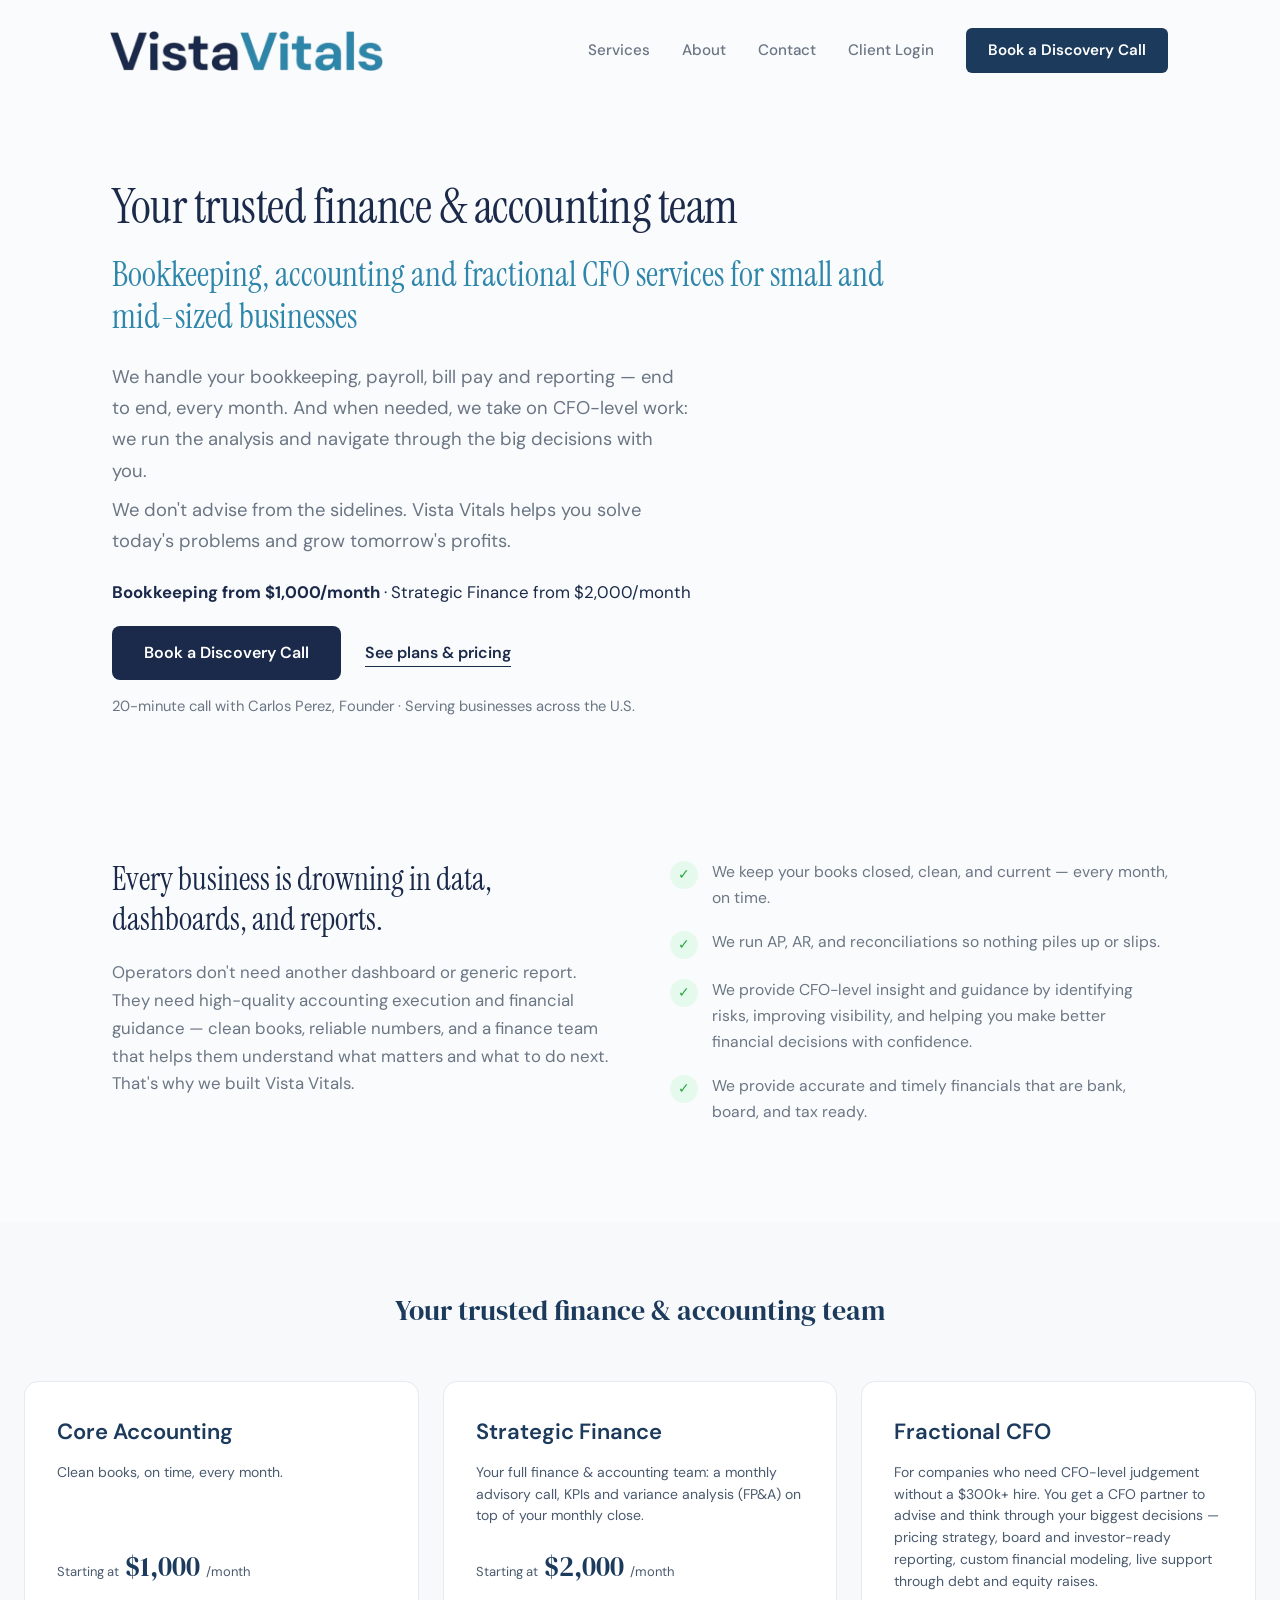
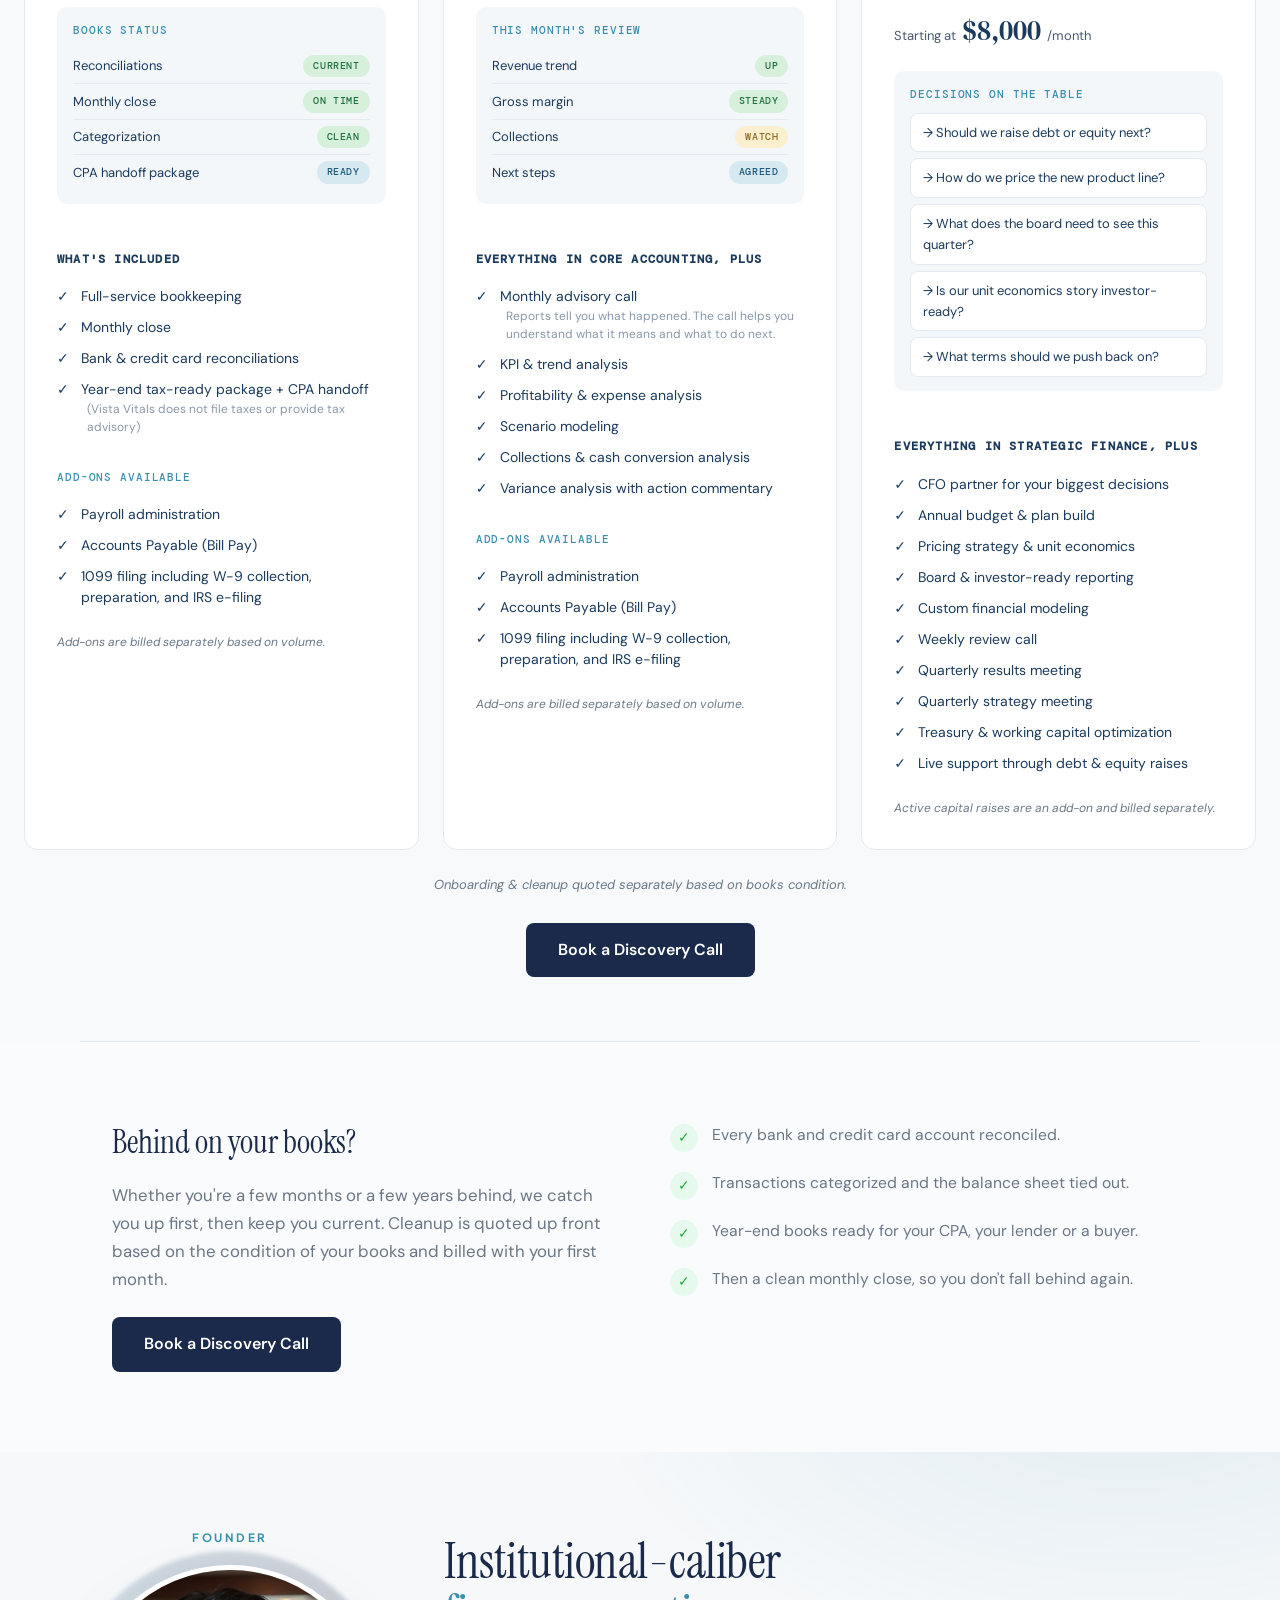
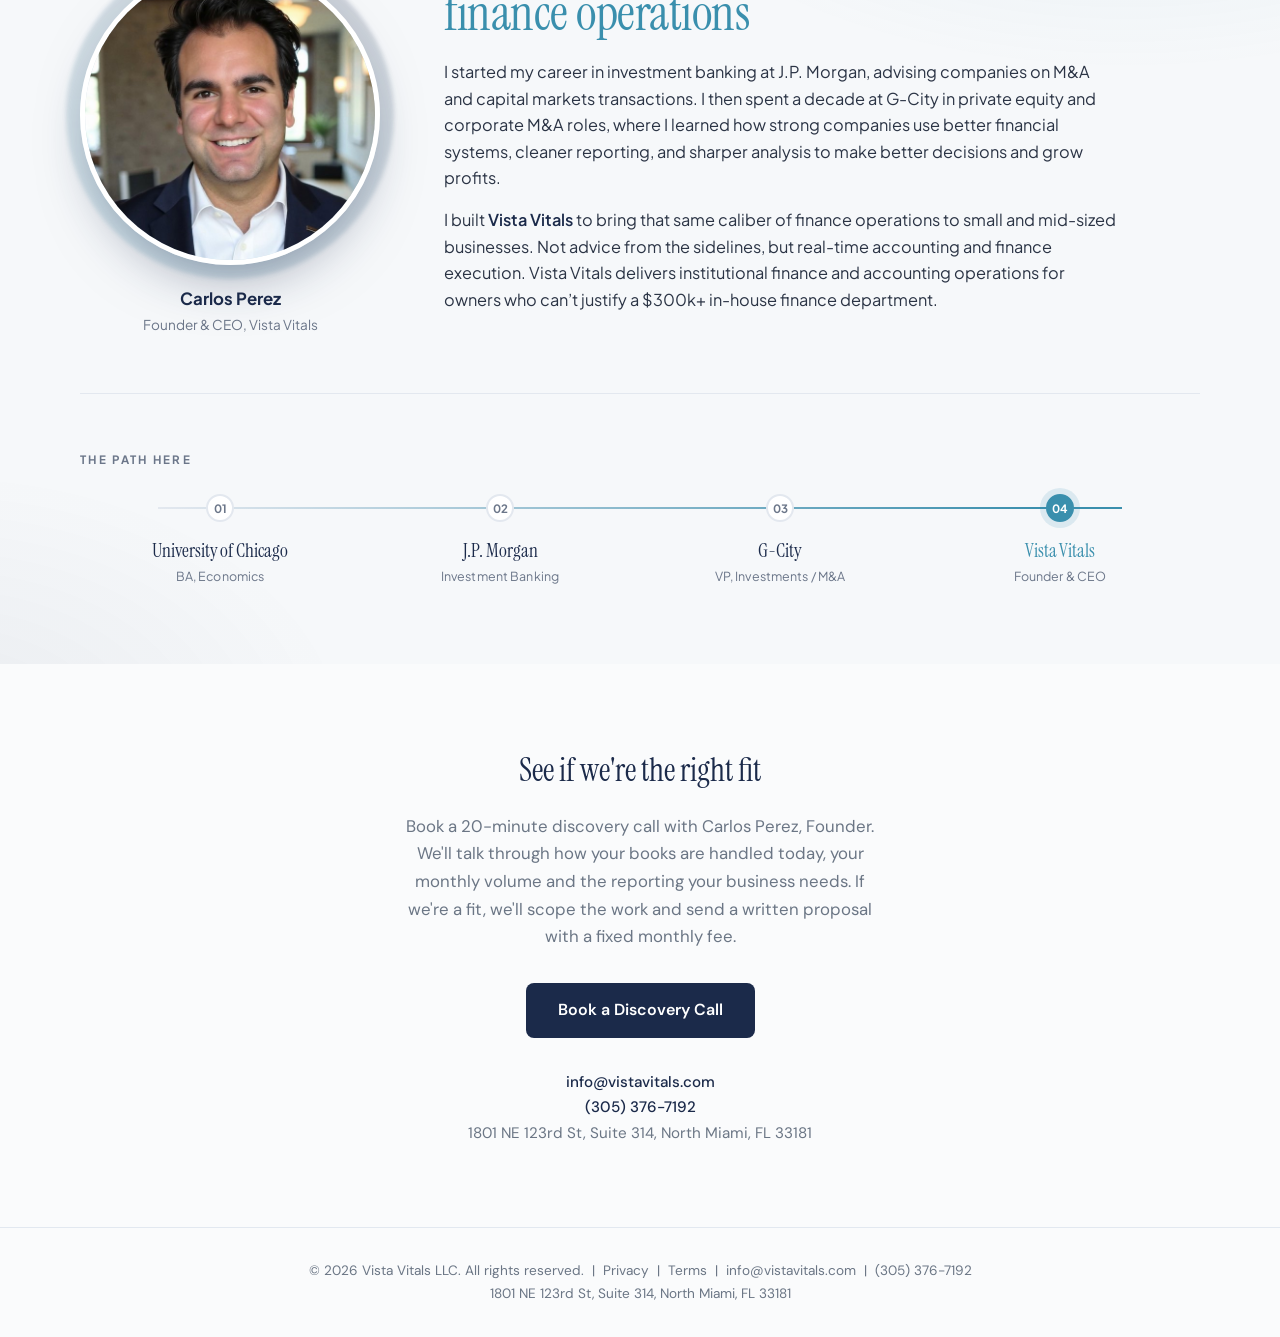
==== commit c3cb4f62: "New founder headshot (navy suit, head-and-shoulders crop) Replace carlos-perez.jpeg with the new 600" ====
--- a/index.html
+++ b/index.html
@@ -1284,7 +1284,6 @@
     }
     .vv-photo{
       width:100%;height:100%;object-fit:cover;display:block;
-      transform:scale(1.32);transform-origin:center 28%;
     }
     .vv-name{font-weight:700;font-size:1.05rem;color:var(--navy);margin:1.25rem 0 .1rem;text-align:center;}
     .vv-role{font-size:.85rem;color:var(--muted);text-align:center;}
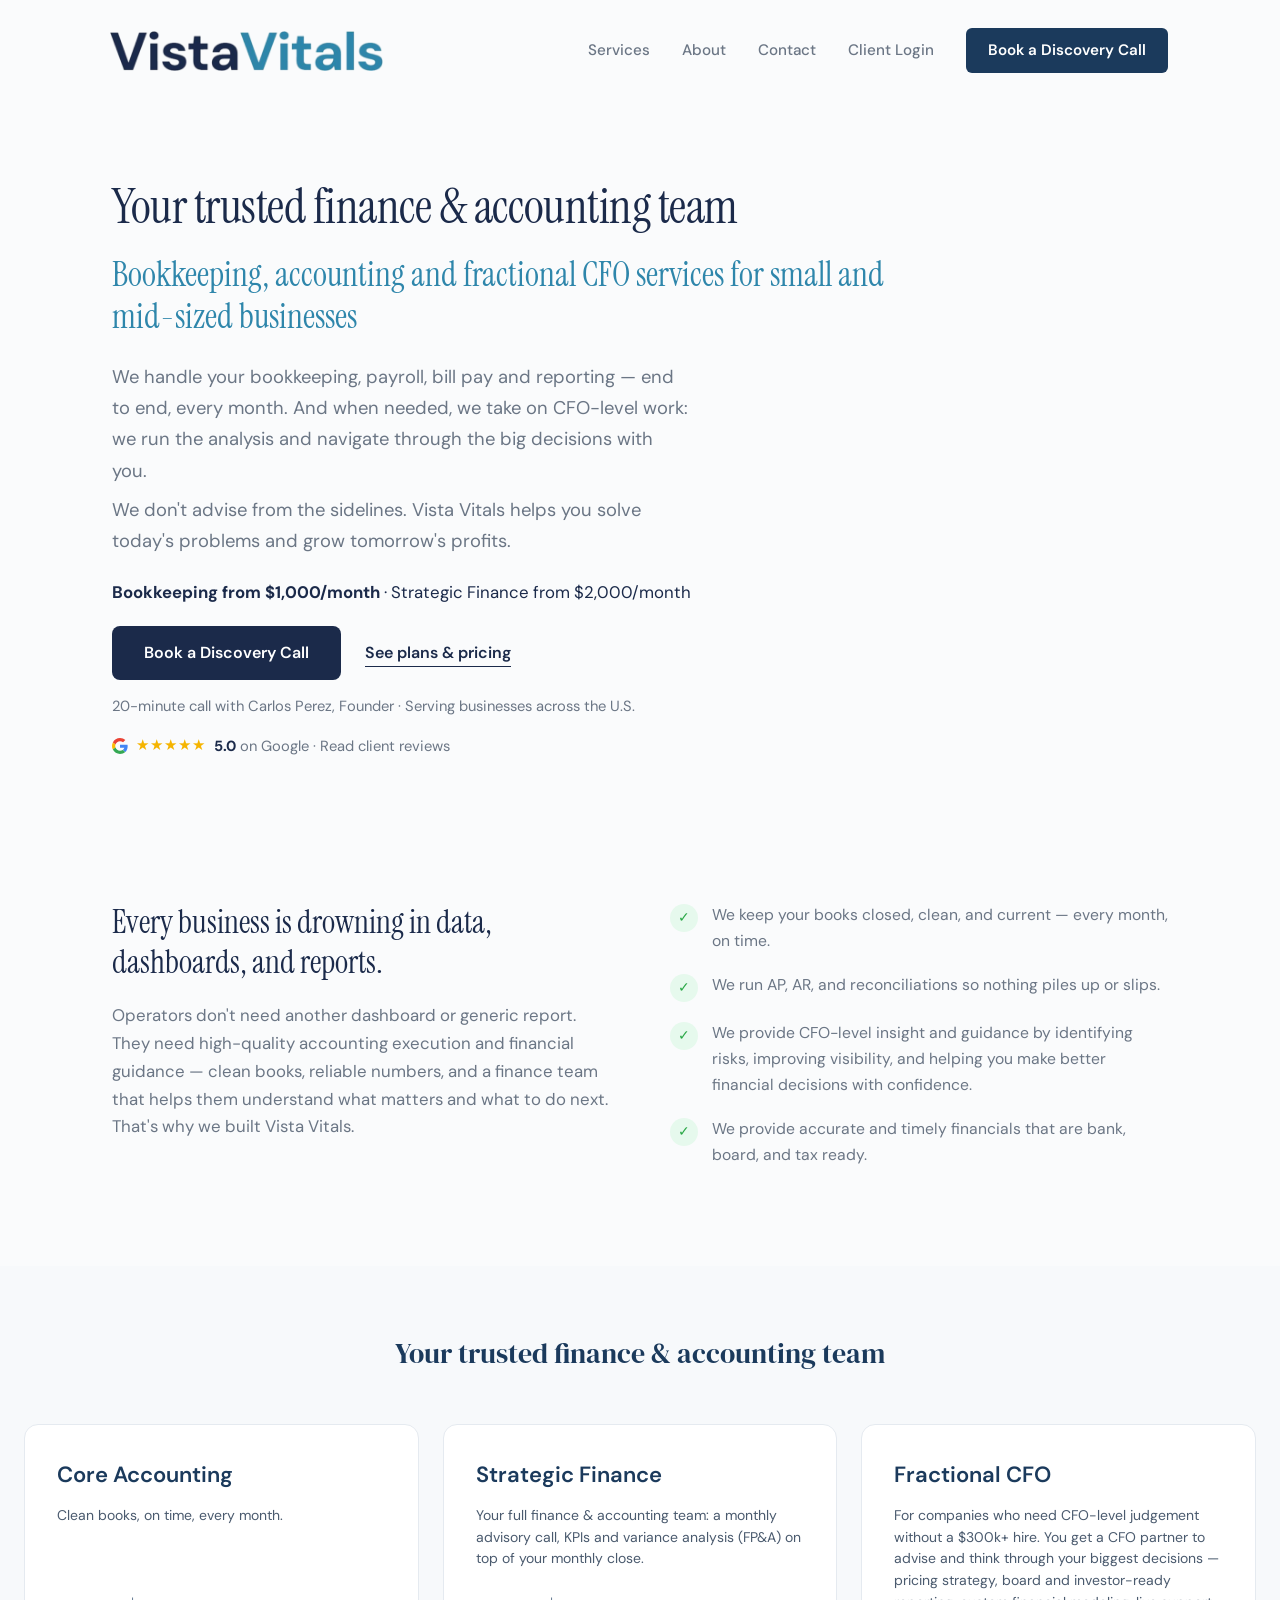
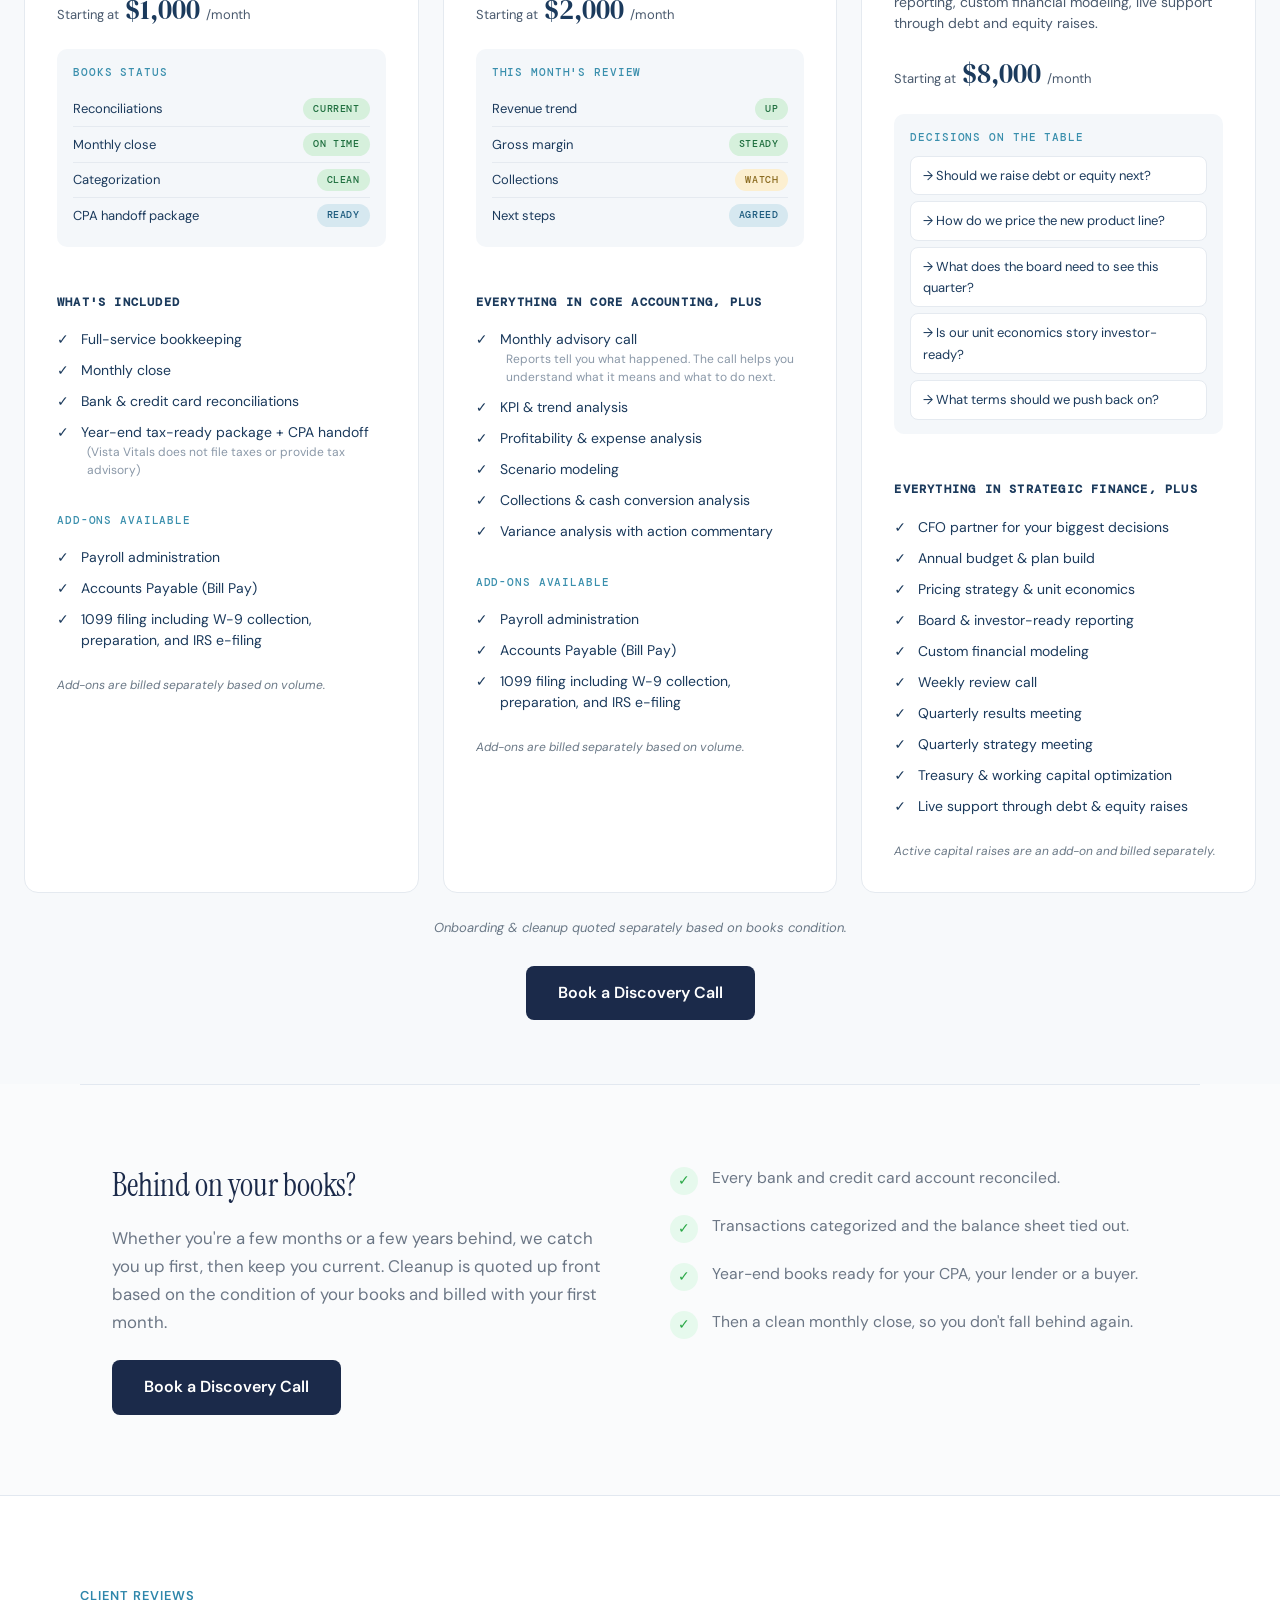
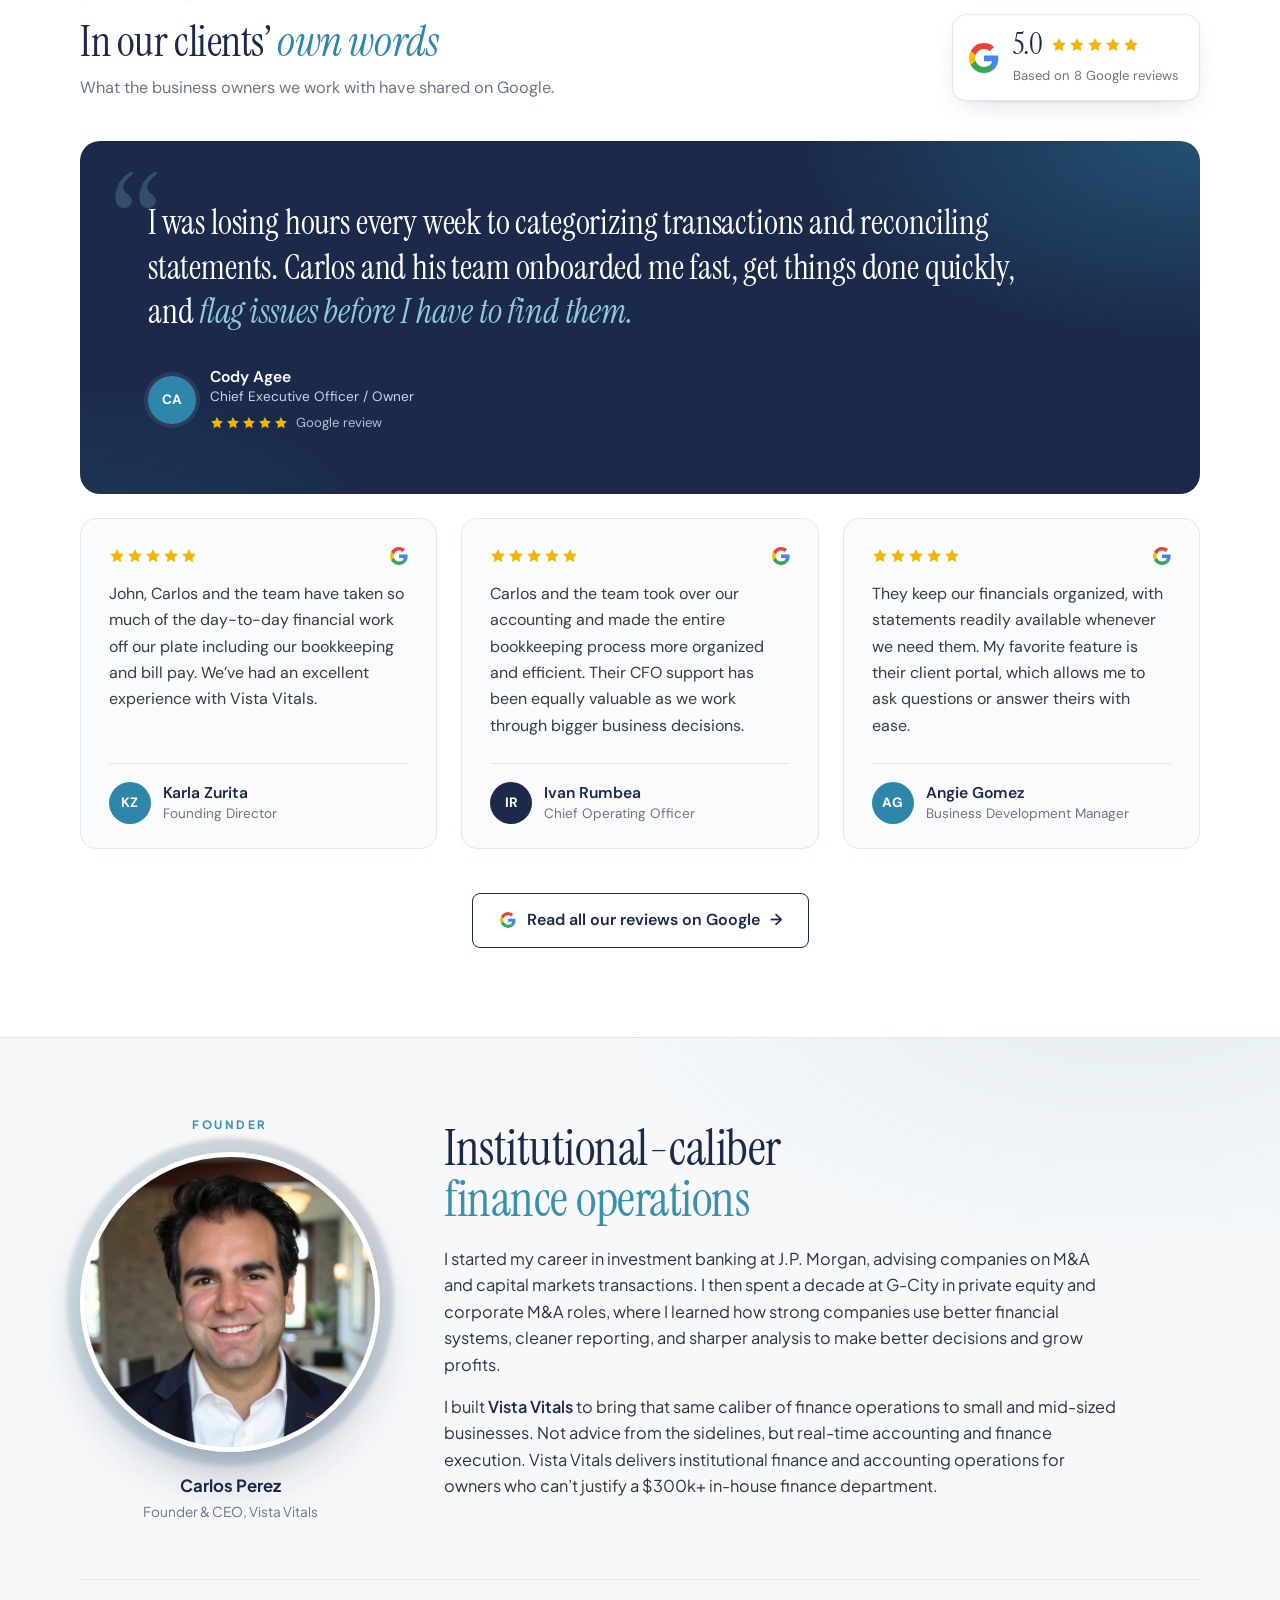
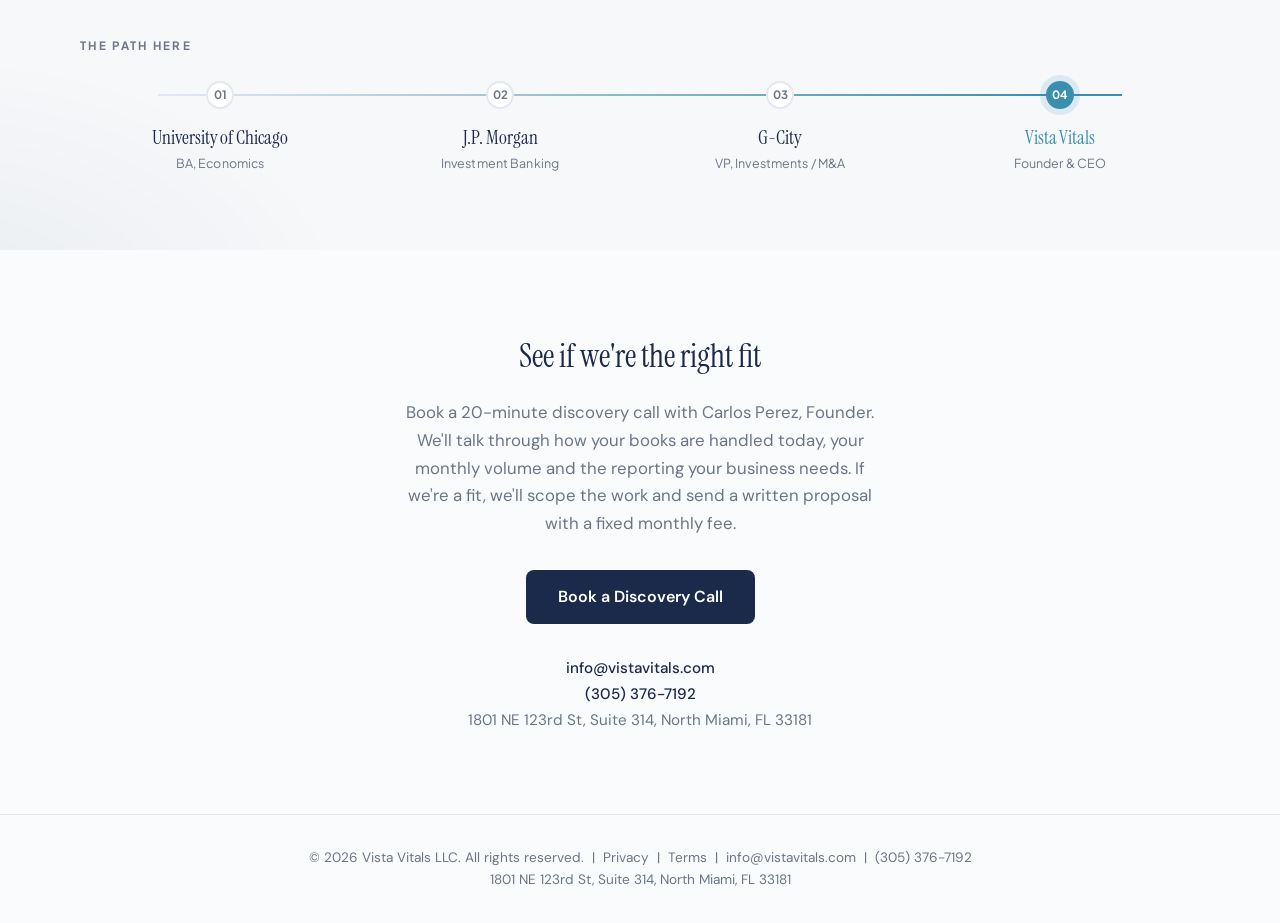
==== commit b9b47dfd: "Add Google reviews section with featured client quotes New #reviews section between Cleanup and Abou" ====
--- a/index.html
+++ b/index.html
@@ -746,6 +746,11 @@
   .hero-link:hover { color: var(--accent); }
   .hero p.hero-micro { font-size: 0.92rem; color: var(--text-light); margin: 0; }
   .nav-client-link { margin-left: 32px; }
+  .hero-rating { display: inline-flex; align-items: center; gap: 8px; margin-top: 14px; font-size: 0.92rem; color: var(--text-light); text-decoration: none; }
+  .hero-rating strong { color: var(--navy); font-weight: 700; }
+  .hero-rating:hover span:last-child { color: var(--navy); text-decoration: underline; text-underline-offset: 3px; }
+  .hero-rating__g { width: 16px; height: 16px; }
+  .hero-rating__stars { color: #F5B400; letter-spacing: 1px; font-size: 0.95rem; }
   .vv-pricing-cta { text-align: center; margin-top: 28px; }
   div.vv-widget__btn { cursor: default; }
   .sticky-book { display: none; }
@@ -873,6 +878,7 @@
     <a href="#tiers" class="hero-link">See plans &amp; pricing</a>
   </div>
   <p class="hero-micro">20-minute call with Carlos Perez, Founder &middot; Serving businesses across the U.S.</p>
+  <a class="hero-rating" href="#reviews"><svg class="hero-rating__g" aria-hidden="true"><use href="#vv-g"/></svg><span class="hero-rating__stars" aria-hidden="true">&#9733;&#9733;&#9733;&#9733;&#9733;</span><span><strong>5.0</strong> on Google &middot; Read client reviews</span></a>
 </section>
 
 <!-- PROBLEM -->
@@ -1235,6 +1241,180 @@
         <div class="pain-icon">&#10003;</div>
         <p>Then a clean monthly close, so you don't fall behind again.</p>
       </div>
+    </div>
+  </div>
+</section>
+
+<!-- CLIENT REVIEWS (quotes are verbatim excerpts from Google reviews) -->
+<section class="vv-reviews" id="reviews">
+  <style>
+    .vv-reviews{
+      --rv-navy:#1B2A4A; --rv-teal:#2E86AB; --rv-teal-soft:#8FCBE0; --rv-ink:#333D47; --rv-muted:#6B7685;
+      --rv-line:#E2E8F0; --rv-star:#F5B400;
+      background:#fff; border-top:1px solid var(--rv-line); border-bottom:1px solid var(--rv-line);
+      padding:clamp(3.5rem,7vw,6rem) clamp(1.25rem,4vw,2rem);
+      scroll-margin-top:80px;
+    }
+    .vv-reviews *{box-sizing:border-box;}
+    .vv-rv-wrap{max-width:1120px;margin:0 auto;}
+
+    /* header: title left, Google rating badge right */
+    .vv-rv-head{display:flex;justify-content:space-between;align-items:flex-end;gap:1.75rem 2.5rem;flex-wrap:wrap;margin-bottom:2.5rem;}
+    .vv-rv-kicker{font-size:.8rem;font-weight:600;letter-spacing:.08em;text-transform:uppercase;color:var(--rv-teal);margin:0 0 12px;}
+    .vv-rv-h{font-family:'Instrument Serif',serif;font-weight:400;color:var(--rv-navy);
+      font-size:clamp(2rem,4vw,2.7rem);line-height:1.08;letter-spacing:-.01em;margin:0 0 .6rem;}
+    .vv-rv-h em{font-style:italic;color:var(--rv-teal);}
+    .vv-rv-sub{color:var(--rv-muted);font-size:1.02rem;margin:0;max-width:34rem;}
+
+    .vv-rv-badge{display:inline-flex;align-items:center;gap:14px;padding:14px 20px 14px 16px;border:1px solid var(--rv-line);
+      border-radius:14px;background:#fff;text-decoration:none;color:var(--rv-navy);
+      box-shadow:0 1px 2px rgba(27,42,74,.05),0 10px 28px -14px rgba(27,42,74,.25);
+      transition:transform .15s,box-shadow .2s,border-color .2s;}
+    .vv-rv-badge:hover{transform:translateY(-1px);border-color:#cfd8e3;
+      box-shadow:0 1px 2px rgba(27,42,74,.05),0 14px 32px -14px rgba(27,42,74,.32);}
+    .vv-rv-g{width:30px;height:30px;flex-shrink:0;}
+    .vv-rv-score{display:flex;align-items:center;gap:8px;line-height:1;}
+    .vv-rv-score strong{font-family:'Instrument Serif',serif;font-weight:400;font-size:1.9rem;color:var(--rv-navy);}
+    .vv-rv-count{display:block;font-size:.82rem;color:var(--rv-muted);margin-top:5px;}
+
+    .vv-stars{display:inline-flex;gap:2px;vertical-align:middle;}
+    .vv-stars svg{width:16px;height:16px;fill:var(--rv-star);}
+    .vv-stars.sm svg{width:14px;height:14px;}
+
+    /* featured review */
+    .vv-rv-feature{position:relative;margin:0;border-radius:20px;overflow:hidden;color:#fff;
+      padding:clamp(2.25rem,5vw,3.75rem) clamp(1.5rem,5.5vw,4.25rem);
+      background:
+        radial-gradient(640px 320px at 100% 0%,rgba(46,134,171,.42),transparent 62%),
+        radial-gradient(520px 300px at 0% 120%,rgba(46,134,171,.18),transparent 60%),
+        var(--rv-navy);}
+    .vv-rv-mark{position:absolute;top:clamp(.75rem,2vw,1.4rem);left:clamp(1rem,3vw,2.4rem);
+      font-family:'Instrument Serif',serif;font-size:clamp(7rem,13vw,10rem);line-height:1;color:var(--rv-teal-soft);opacity:.22;
+      pointer-events:none;user-select:none;}
+    .vv-rv-feature blockquote{position:relative;margin:0 0 2rem;max-width:56rem;
+      font-family:'Instrument Serif',serif;font-weight:400;font-size:clamp(1.45rem,2.7vw,2.1rem);line-height:1.32;letter-spacing:-.005em;}
+    .vv-rv-feature blockquote em{font-style:italic;color:var(--rv-teal-soft);}
+    .vv-rv-feature figcaption{display:flex;align-items:center;gap:14px;flex-wrap:wrap;}
+    .vv-rv-feature .vv-rv-name{color:#fff;}
+    .vv-rv-feature .vv-rv-src{color:#AFC0D6;}
+
+    /* review cards */
+    .vv-rv-grid{display:grid;grid-template-columns:repeat(3,1fr);gap:24px;margin-top:24px;}
+    .vv-rv-card{margin:0;display:flex;flex-direction:column;background:#FAFBFC;border:1px solid var(--rv-line);
+      border-radius:16px;padding:28px 28px 24px;transition:border-color .2s,box-shadow .2s,transform .15s;}
+    .vv-rv-card:hover{border-color:#cfd8e3;box-shadow:0 14px 30px -18px rgba(27,42,74,.28);transform:translateY(-2px);}
+    .vv-rv-card-top{display:flex;justify-content:space-between;align-items:center;margin-bottom:16px;}
+    .vv-rv-card-top .vv-rv-g{width:18px;height:18px;}
+    .vv-rv-card blockquote{margin:0 0 24px;flex:1;font-size:1rem;line-height:1.65;color:var(--rv-ink);}
+    .vv-rv-card figcaption{display:flex;align-items:center;gap:12px;padding-top:18px;border-top:1px solid var(--rv-line);}
+
+    .vv-rv-avatar{width:42px;height:42px;border-radius:50%;flex-shrink:0;display:flex;align-items:center;justify-content:center;
+      font-size:.85rem;font-weight:700;letter-spacing:.02em;color:#fff;background:var(--rv-navy);}
+    .vv-rv-avatar.teal{background:var(--rv-teal);}
+    .vv-rv-feature .vv-rv-avatar{width:48px;height:48px;background:var(--rv-teal);box-shadow:0 0 0 4px rgba(255,255,255,.08);}
+    .vv-rv-name{display:block;font-weight:600;color:var(--rv-navy);font-size:.98rem;line-height:1.3;}
+    .vv-rv-role{display:block;font-size:.85rem;color:var(--rv-muted);line-height:1.35;margin-top:1px;}
+    .vv-rv-feature .vv-rv-role{color:#C9D6E6;}
+    .vv-rv-feature .vv-rv-src{margin-top:6px;}
+    .vv-rv-src{display:flex;align-items:center;gap:8px;font-size:.82rem;color:var(--rv-muted);margin-top:2px;}
+
+    /* link to every review */
+    .vv-rv-foot{text-align:center;margin-top:2.75rem;}
+    .vv-rv-all{display:inline-flex;align-items:center;gap:10px;font-weight:600;font-size:1rem;color:var(--rv-navy);
+      text-decoration:none;padding:13px 26px;border:1.5px solid var(--rv-navy);border-radius:8px;transition:background .2s,color .2s;}
+    .vv-rv-all:hover{background:var(--rv-navy);color:#fff;}
+    .vv-rv-all .vv-rv-g{width:18px;height:18px;background:#fff;border-radius:50%;padding:1px;}
+    .vv-rv-all span[aria-hidden]{transition:transform .2s;}
+    .vv-rv-all:hover span[aria-hidden]{transform:translateX(3px);}
+
+    @media(max-width:900px){.vv-rv-grid{grid-template-columns:1fr;gap:16px;}}
+    @media(max-width:600px){
+      .vv-rv-head{margin-bottom:1.75rem;}
+      .vv-rv-badge{width:100%;}
+      .vv-rv-feature{padding-top:4.5rem;}
+      .vv-rv-mark{top:.4rem;left:1.1rem;font-size:6.5rem;}
+      .vv-rv-card{padding:24px 22px 20px;}
+      .vv-rv-all{width:100%;justify-content:center;}
+    }
+  </style>
+
+  <svg width="0" height="0" style="position:absolute" aria-hidden="true" focusable="false">
+    <symbol id="vv-star" viewBox="0 0 20 20"><path d="M10 1.4l2.63 5.33 5.87.86-4.25 4.14 1 5.85L10 14.82l-5.25 2.76 1-5.85L1.5 7.59l5.87-.86z"/></symbol>
+    <symbol id="vv-g" viewBox="0 0 48 48"><path fill="#EA4335" d="M24 9.5c3.54 0 6.71 1.22 9.21 3.6l6.85-6.85C35.9 2.38 30.47 0 24 0 14.62 0 6.51 5.38 2.56 13.22l7.98 6.19C12.43 13.72 17.74 9.5 24 9.5z"/><path fill="#4285F4" d="M46.98 24.55c0-1.57-.15-3.09-.38-4.55H24v9.02h12.94c-.58 2.96-2.26 5.48-4.78 7.18l7.73 6c4.51-4.18 7.09-10.36 7.09-17.65z"/><path fill="#FBBC05" d="M10.53 28.59c-.48-1.45-.76-2.99-.76-4.59s.27-3.14.76-4.59l-7.98-6.19C.92 16.46 0 20.12 0 24c0 3.88.92 7.54 2.56 10.78l7.97-6.19z"/><path fill="#34A853" d="M24 48c6.48 0 11.93-2.13 15.89-5.81l-7.73-6c-2.15 1.45-4.92 2.3-8.16 2.3-6.26 0-11.57-4.22-13.47-9.91l-7.98 6.19C6.51 42.62 14.62 48 24 48z"/></symbol>
+  </svg>
+
+  <div class="vv-rv-wrap">
+    <div class="vv-rv-head">
+      <div>
+        <p class="vv-rv-kicker">Client reviews</p>
+        <h2 class="vv-rv-h">In our clients&rsquo; <em>own words</em></h2>
+        <p class="vv-rv-sub">What the business owners we work with have shared on Google.</p>
+      </div>
+      <a class="vv-rv-badge" href="https://www.google.com/maps/place/Vista+Vitals/@25.8900551,-80.1621601,17z/data=!4m8!3m7!1s0x88d9b30bbb71f8f5:0x29112e321cf78ee4!8m2!3d25.8900551!4d-80.1621601!9m1!1b1!16s%2Fg%2F11zxylwkv0" target="_blank" rel="noopener noreferrer" aria-label="Rated 5.0 out of 5 from 8 Google reviews. Read them on Google.">
+        <svg class="vv-rv-g" aria-hidden="true"><use href="#vv-g"/></svg>
+        <span>
+          <span class="vv-rv-score"><strong>5.0</strong><span class="vv-stars" aria-hidden="true"><svg><use href="#vv-star"/></svg><svg><use href="#vv-star"/></svg><svg><use href="#vv-star"/></svg><svg><use href="#vv-star"/></svg><svg><use href="#vv-star"/></svg></span></span>
+          <span class="vv-rv-count">Based on 8 Google reviews</span>
+        </span>
+      </a>
+    </div>
+
+    <figure class="vv-rv-feature">
+      <span class="vv-rv-mark" aria-hidden="true">&ldquo;</span>
+      <blockquote>I was losing hours every week to categorizing transactions and reconciling statements. Carlos and his team onboarded me fast, get things done quickly, and <em>flag issues before I have to find them.</em></blockquote>
+      <figcaption>
+        <span class="vv-rv-avatar" aria-hidden="true">CA</span>
+        <span>
+          <span class="vv-rv-name">Cody Agee</span>
+          <span class="vv-rv-role">Chief Executive Officer / Owner</span>
+          <span class="vv-rv-src"><span class="vv-stars sm" role="img" aria-label="5 out of 5 stars"><svg><use href="#vv-star"/></svg><svg><use href="#vv-star"/></svg><svg><use href="#vv-star"/></svg><svg><use href="#vv-star"/></svg><svg><use href="#vv-star"/></svg></span>Google review</span>
+        </span>
+      </figcaption>
+    </figure>
+
+    <div class="vv-rv-grid">
+      <figure class="vv-rv-card">
+        <div class="vv-rv-card-top">
+          <span class="vv-stars" role="img" aria-label="5 out of 5 stars"><svg><use href="#vv-star"/></svg><svg><use href="#vv-star"/></svg><svg><use href="#vv-star"/></svg><svg><use href="#vv-star"/></svg><svg><use href="#vv-star"/></svg></span>
+          <svg class="vv-rv-g" aria-hidden="true"><use href="#vv-g"/></svg>
+        </div>
+        <blockquote>John, Carlos and the team have taken so much of the day-to-day financial work off our plate including our bookkeeping and bill pay. We&rsquo;ve had an excellent experience with Vista Vitals.</blockquote>
+        <figcaption>
+          <span class="vv-rv-avatar teal" aria-hidden="true">KZ</span>
+          <span><span class="vv-rv-name">Karla Zurita</span><span class="vv-rv-role">Founding Director</span></span>
+        </figcaption>
+      </figure>
+
+      <figure class="vv-rv-card">
+        <div class="vv-rv-card-top">
+          <span class="vv-stars" role="img" aria-label="5 out of 5 stars"><svg><use href="#vv-star"/></svg><svg><use href="#vv-star"/></svg><svg><use href="#vv-star"/></svg><svg><use href="#vv-star"/></svg><svg><use href="#vv-star"/></svg></span>
+          <svg class="vv-rv-g" aria-hidden="true"><use href="#vv-g"/></svg>
+        </div>
+        <blockquote>Carlos and the team took over our accounting and made the entire bookkeeping process more organized and efficient. Their CFO support has been equally valuable as we work through bigger business decisions.</blockquote>
+        <figcaption>
+          <span class="vv-rv-avatar" aria-hidden="true">IR</span>
+          <span><span class="vv-rv-name">Ivan Rumbea</span><span class="vv-rv-role">Chief Operating Officer</span></span>
+        </figcaption>
+      </figure>
+
+      <figure class="vv-rv-card">
+        <div class="vv-rv-card-top">
+          <span class="vv-stars" role="img" aria-label="5 out of 5 stars"><svg><use href="#vv-star"/></svg><svg><use href="#vv-star"/></svg><svg><use href="#vv-star"/></svg><svg><use href="#vv-star"/></svg><svg><use href="#vv-star"/></svg></span>
+          <svg class="vv-rv-g" aria-hidden="true"><use href="#vv-g"/></svg>
+        </div>
+        <blockquote>They keep our financials organized, with statements readily available whenever we need them. My favorite feature is their client portal, which allows me to ask questions or answer theirs with ease.</blockquote>
+        <figcaption>
+          <span class="vv-rv-avatar teal" aria-hidden="true">AG</span>
+          <span><span class="vv-rv-name">Angie Gomez</span><span class="vv-rv-role">Business Development Manager</span></span>
+        </figcaption>
+      </figure>
+    </div>
+
+    <div class="vv-rv-foot">
+      <a class="vv-rv-all" href="https://www.google.com/maps/place/Vista+Vitals/@25.8900551,-80.1621601,17z/data=!4m8!3m7!1s0x88d9b30bbb71f8f5:0x29112e321cf78ee4!8m2!3d25.8900551!4d-80.1621601!9m1!1b1!16s%2Fg%2F11zxylwkv0" target="_blank" rel="noopener noreferrer">
+        <svg class="vv-rv-g" aria-hidden="true"><use href="#vv-g"/></svg>
+        Read all our reviews on Google <span aria-hidden="true">&rarr;</span>
+      </a>
     </div>
   </div>
 </section>
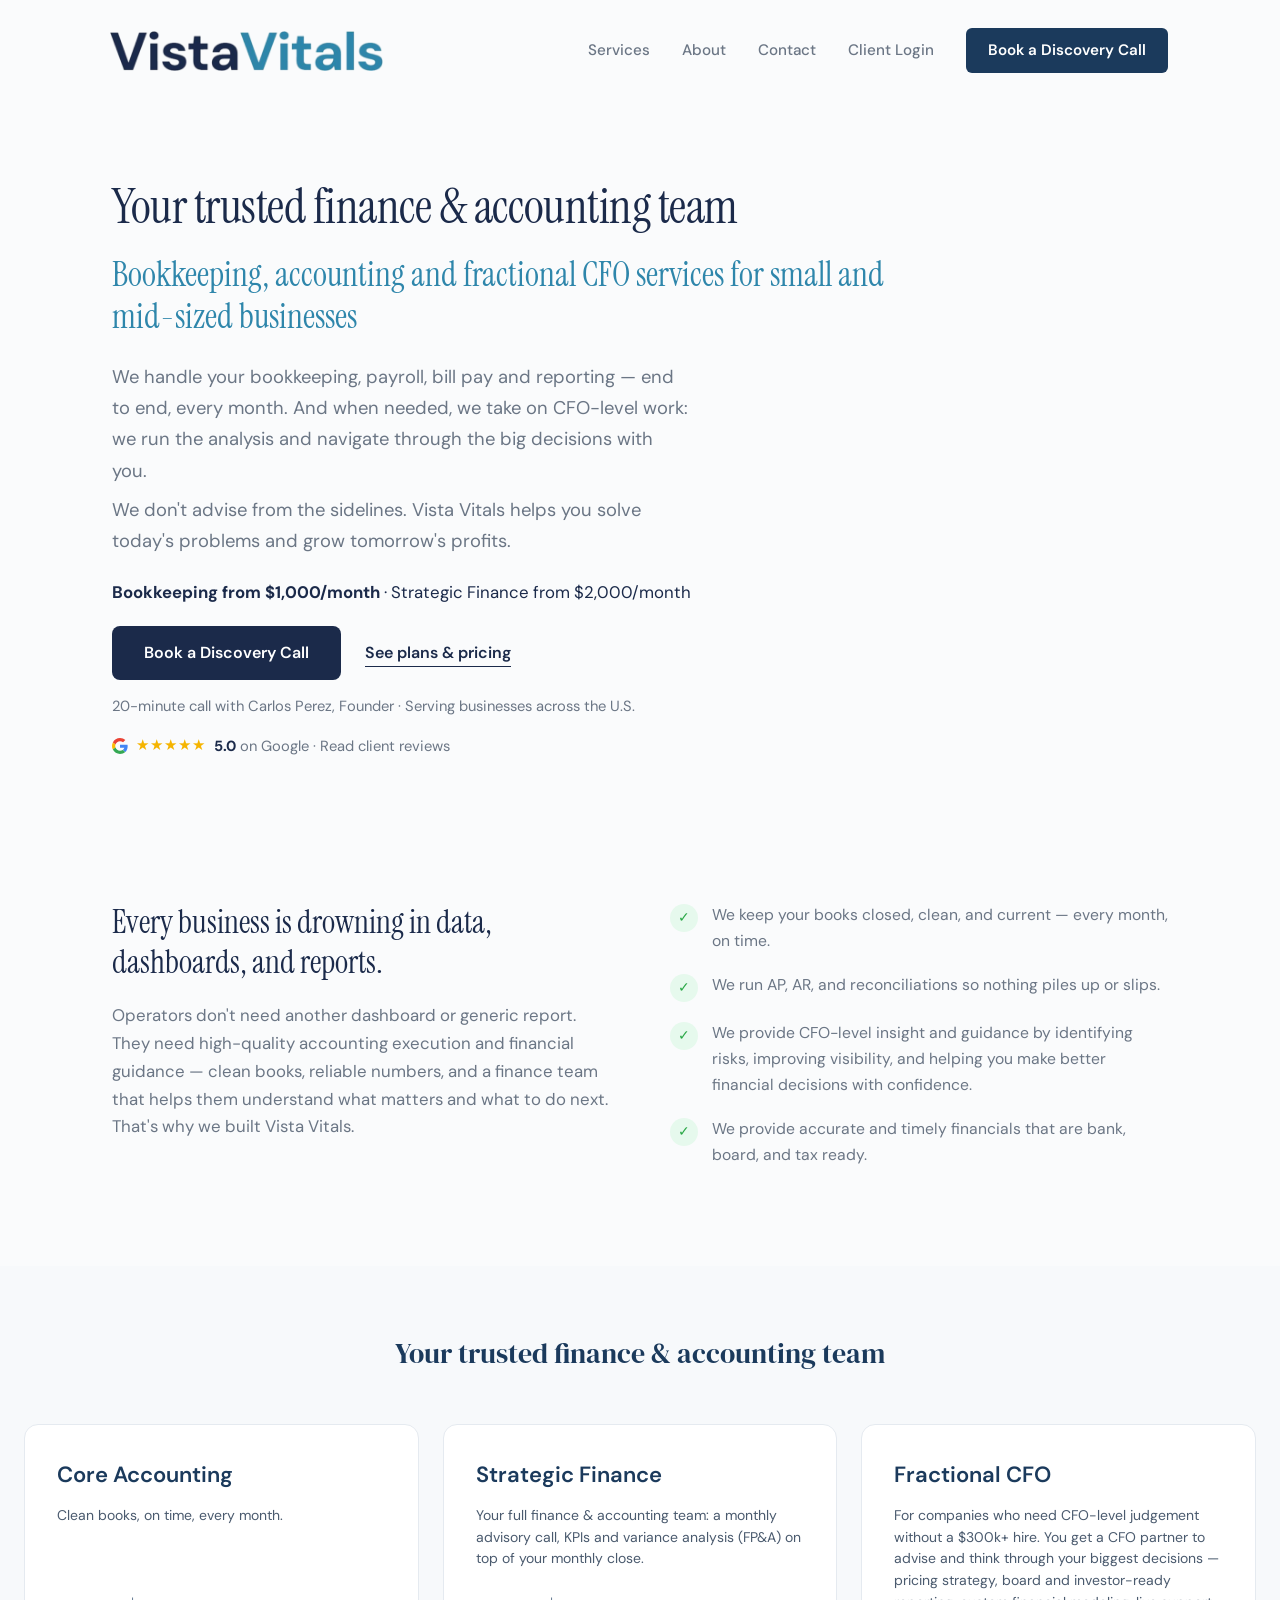
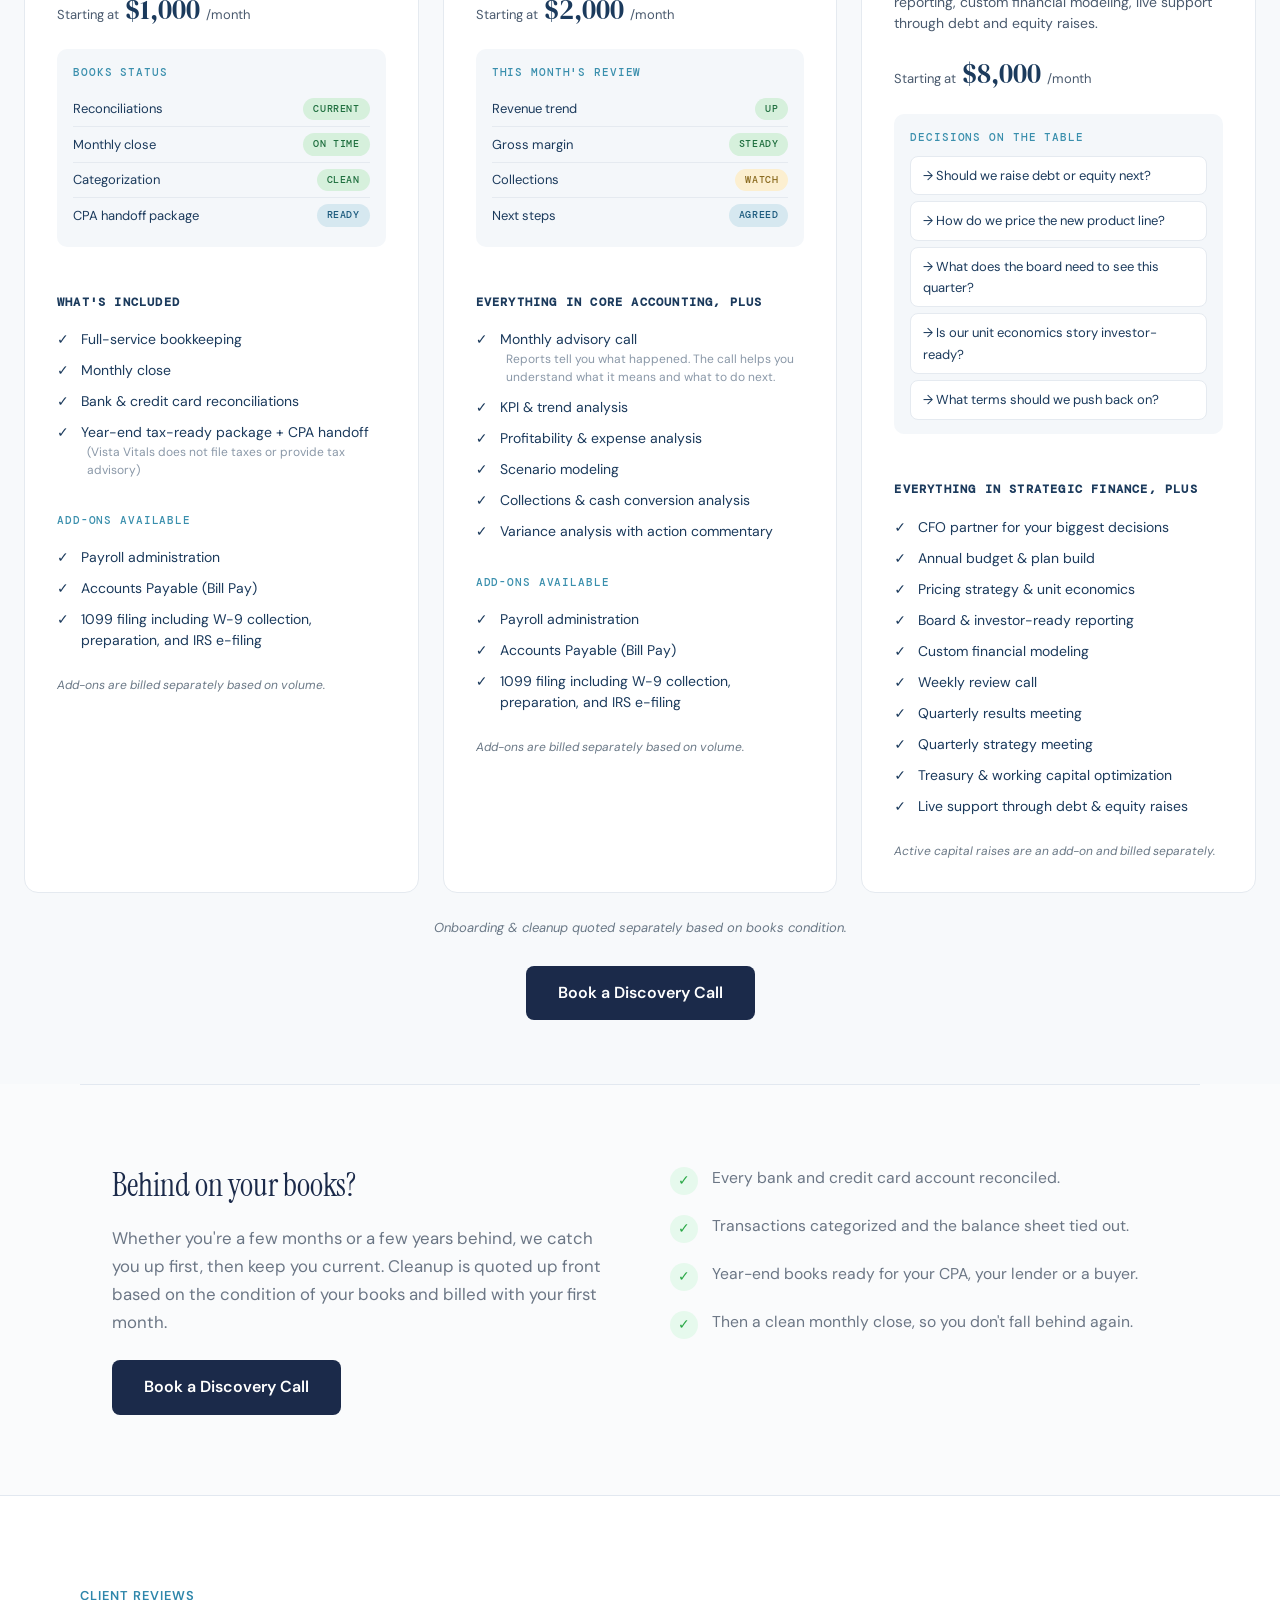
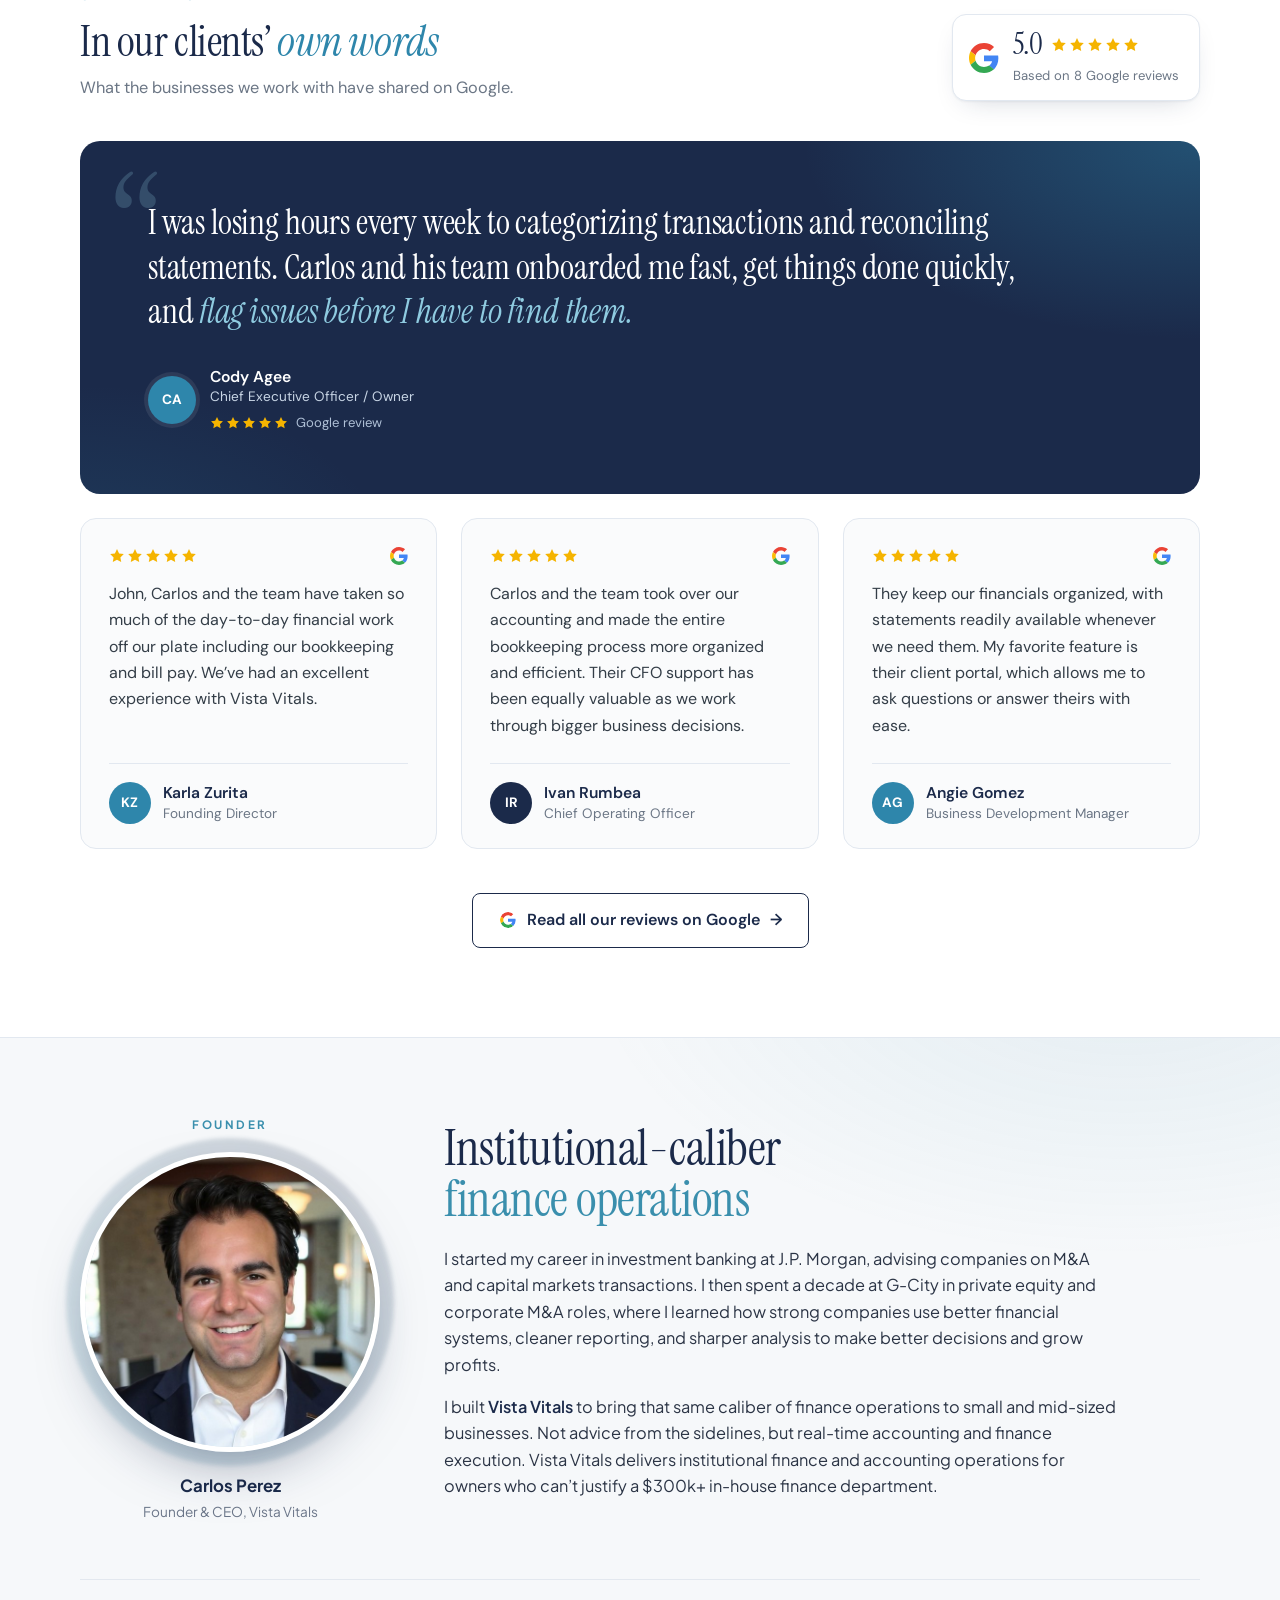
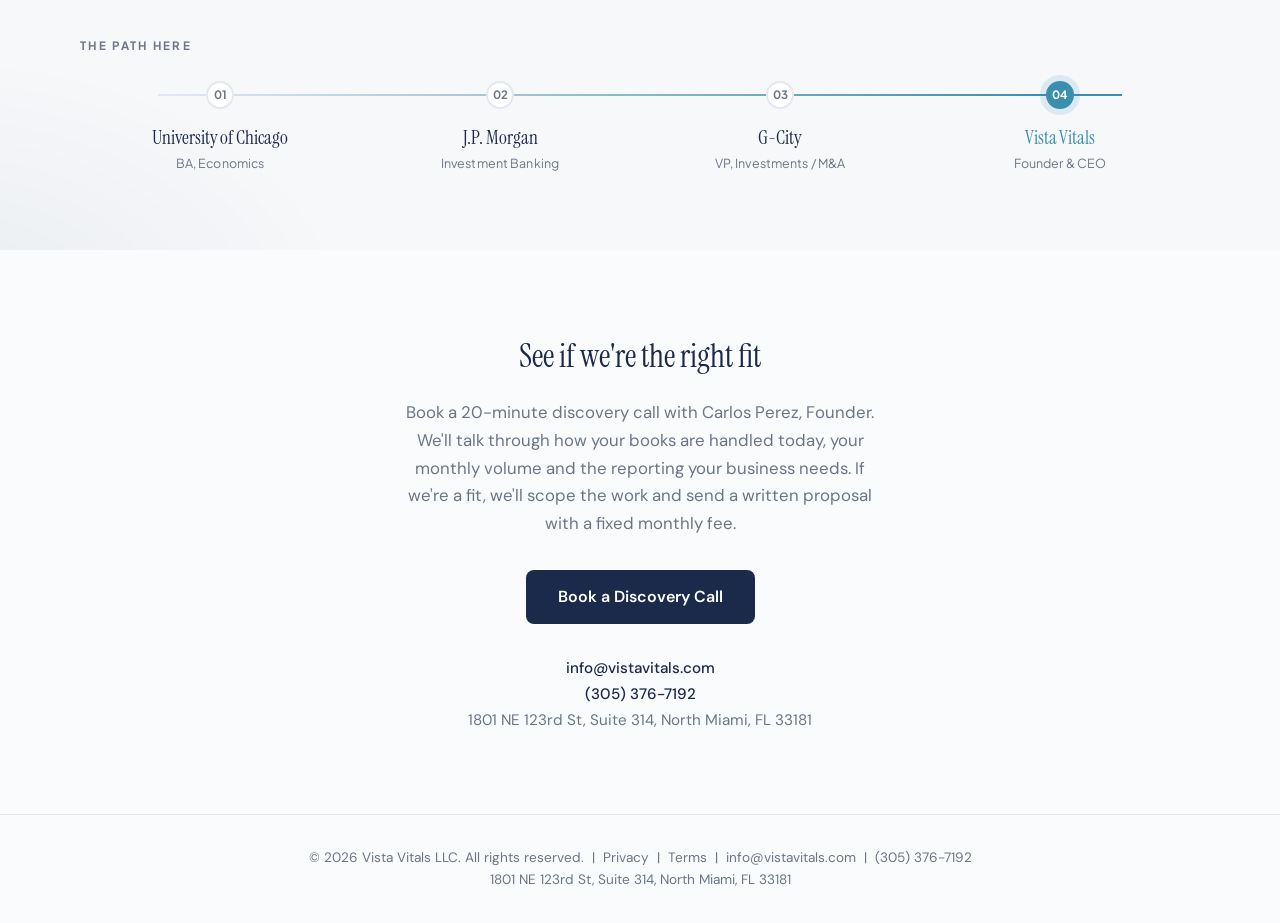
==== commit c63b271a: "Reviews subtitle: 'What the businesses we work with have shared on Google.' Co-Authored-By: Claude O" ====
--- a/index.html
+++ b/index.html
@@ -1348,7 +1348,7 @@
       <div>
         <p class="vv-rv-kicker">Client reviews</p>
         <h2 class="vv-rv-h">In our clients&rsquo; <em>own words</em></h2>
-        <p class="vv-rv-sub">What the business owners we work with have shared on Google.</p>
+        <p class="vv-rv-sub">What the businesses we work with have shared on Google.</p>
       </div>
       <a class="vv-rv-badge" href="https://www.google.com/maps/place/Vista+Vitals/@25.8900551,-80.1621601,17z/data=!4m8!3m7!1s0x88d9b30bbb71f8f5:0x29112e321cf78ee4!8m2!3d25.8900551!4d-80.1621601!9m1!1b1!16s%2Fg%2F11zxylwkv0" target="_blank" rel="noopener noreferrer" aria-label="Rated 5.0 out of 5 from 8 Google reviews. Read them on Google.">
         <svg class="vv-rv-g" aria-hidden="true"><use href="#vv-g"/></svg>
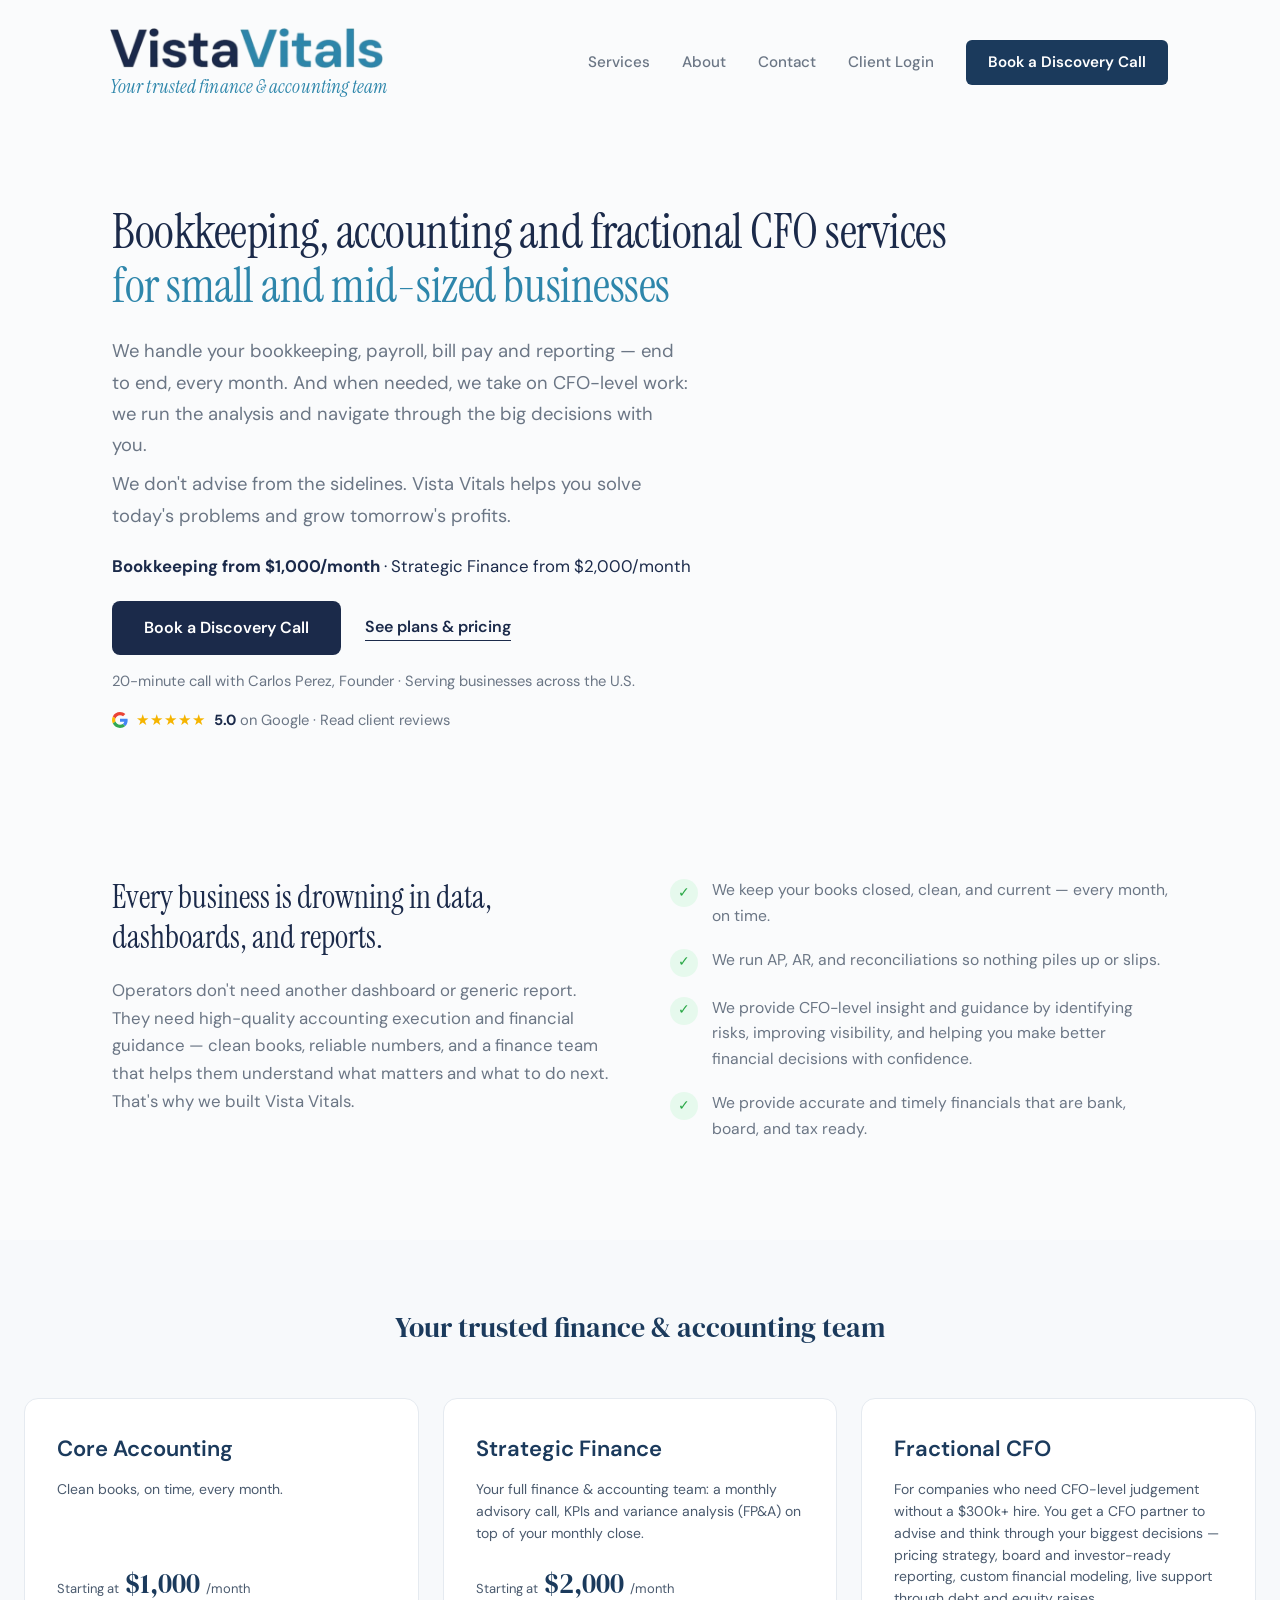
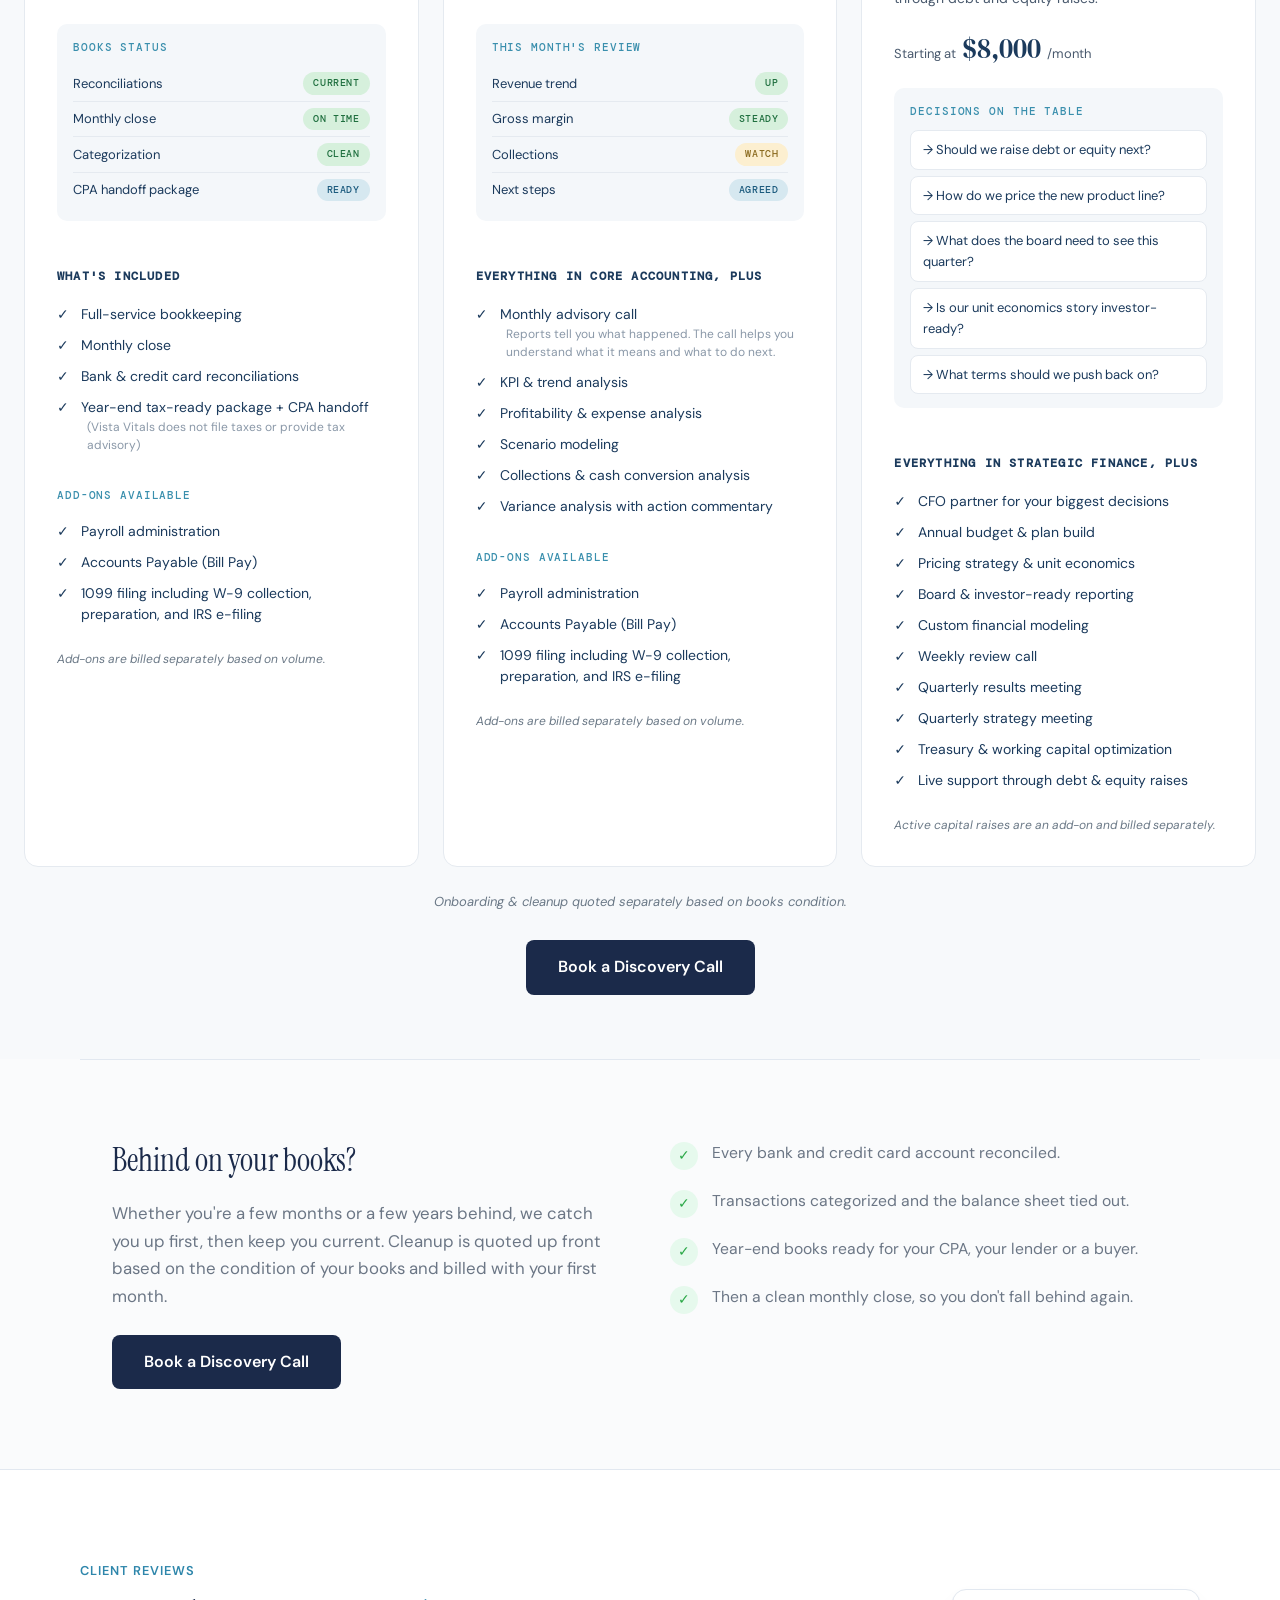
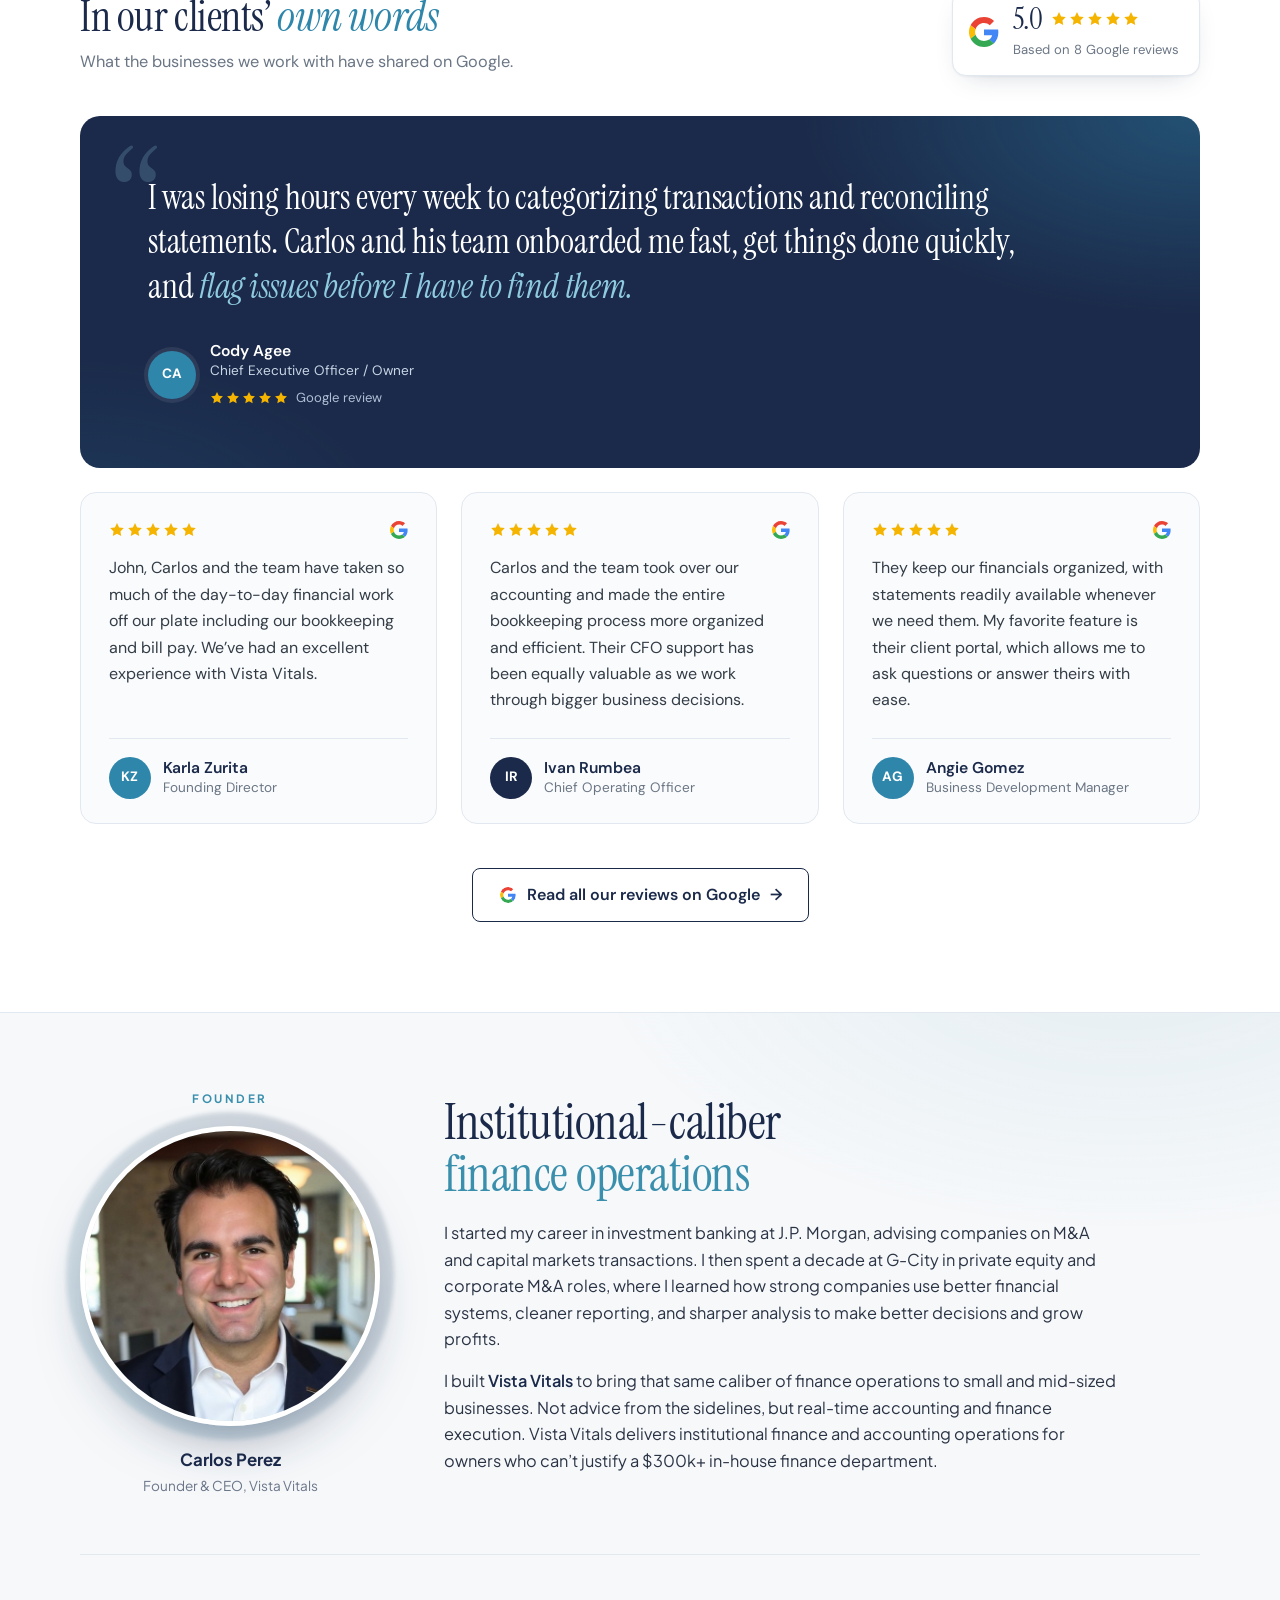
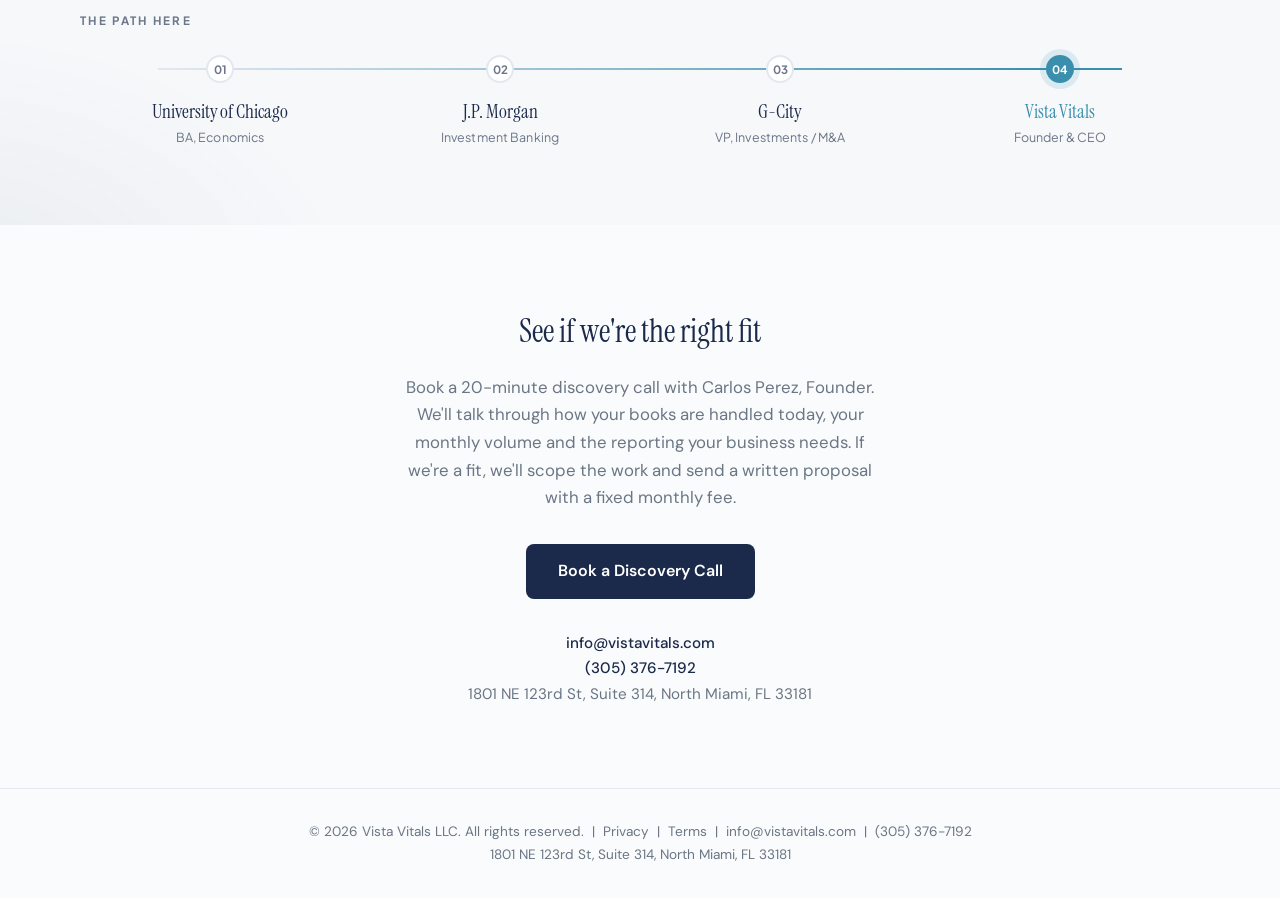
==== commit b0dd0183: "Move slogan under the logo; hero leads with the services headline The slogan "Your trusted finance &" ====
--- a/index.html
+++ b/index.html
@@ -55,8 +55,9 @@
   }
   .logo {
     display: inline-flex;
-    align-items: center;
-    line-height: 0;
+    flex-direction: column;
+    align-items: flex-start;
+    line-height: 1;
     text-decoration: none;
     margin-left: -2px;
   }
@@ -65,6 +66,18 @@
     height: 40px;
     width: auto;
     max-width: 100%;
+  }
+  /* slogan under the logo, sized to the logo's width (18.8px at a 40px logo, 15px at 32px) */
+  .logo-tag {
+    display: block;
+    margin-top: 10px;
+    font-family: 'Instrument Serif', serif;
+    font-style: italic;
+    font-weight: 400;
+    font-size: 18.8px;
+    letter-spacing: 0.005em;
+    color: var(--accent);
+    white-space: nowrap;
   }
   .nav-links {
     display: flex;
@@ -117,17 +130,6 @@
     max-width: 1120px;
     margin: 0 auto;
     padding: 80px 32px 60px;
-  }
-  .hero-tag {
-    display: block;
-    font-family: 'Instrument Serif', serif;
-    font-weight: 400;
-    font-size: clamp(2rem, 4vw, 3rem);
-    color: var(--navy);
-    line-height: 1.1;
-    max-width: 800px;
-    margin-bottom: 20px;
-    letter-spacing: -0.01em;
   }
   .hero p.hero-subhead {
     font-family: 'Instrument Serif', serif;
@@ -689,11 +691,12 @@
   @media (max-width: 768px) {
     nav { padding: 20px 20px; }
     .logo img { height: 32px; }
+    .logo-tag { font-size: 15px; margin-top: 8px; }
     .nav-toggle { display: block; }
     .nav-links {
       display: none;
       position: absolute;
-      top: 68px;
+      top: 92px;
       left: 0;
       right: 0;
       background: var(--white);
@@ -733,12 +736,14 @@
   .hero h1.hero-h1 {
     font-family: 'Instrument Serif', serif;
     font-weight: 400;
-    font-size: clamp(1.5rem, 3vw, 2.1rem);
-    color: var(--accent);
-    line-height: 1.25;
-    max-width: 800px;
+    font-size: clamp(2rem, 4vw, 3rem);
+    color: var(--navy);
+    line-height: 1.12;
+    letter-spacing: -0.01em;
+    max-width: 880px;
     margin-bottom: 24px;
   }
+  .hero h1.hero-h1 .h1-accent { color: var(--accent); }
   .hero p.hero-price { font-size: 1.05rem; color: var(--navy); margin: 20px 0 20px; }
   .hero p.hero-price strong { font-weight: 700; }
   .hero-cta { display: flex; flex-wrap: wrap; align-items: center; gap: 12px 24px; margin-bottom: 14px; }
@@ -851,6 +856,7 @@
 <nav>
   <a href="/" class="logo" aria-label="Vista Vitals home">
     <img src="/vistavitals-logo.png" alt="Vista Vitals" width="271" height="40">
+    <span class="logo-tag">Your trusted finance &amp; accounting team</span>
   </a>
   <button class="nav-toggle" aria-label="Toggle navigation">
     <span></span>
@@ -868,8 +874,7 @@
 
 <!-- HERO -->
 <section class="hero">
-  <div class="hero-tag">Your trusted finance & accounting team</div>
-  <h1 class="hero-h1">Bookkeeping, accounting and fractional CFO services for small and mid-sized businesses</h1>
+  <h1 class="hero-h1">Bookkeeping, accounting and fractional CFO services <span class="h1-accent">for small and mid-sized businesses</span></h1>
   <p>We handle your bookkeeping, payroll, bill pay and reporting — end to end, every month. And when needed, we take on CFO-level work: we run the analysis and navigate through the big decisions with you.</p>
   <p>We don't advise from the sidelines. Vista Vitals helps you solve today's problems and grow tomorrow's profits.</p>
   <p class="hero-price"><strong>Bookkeeping from $1,000/month</strong> &middot; Strategic Finance from $2,000/month</p>
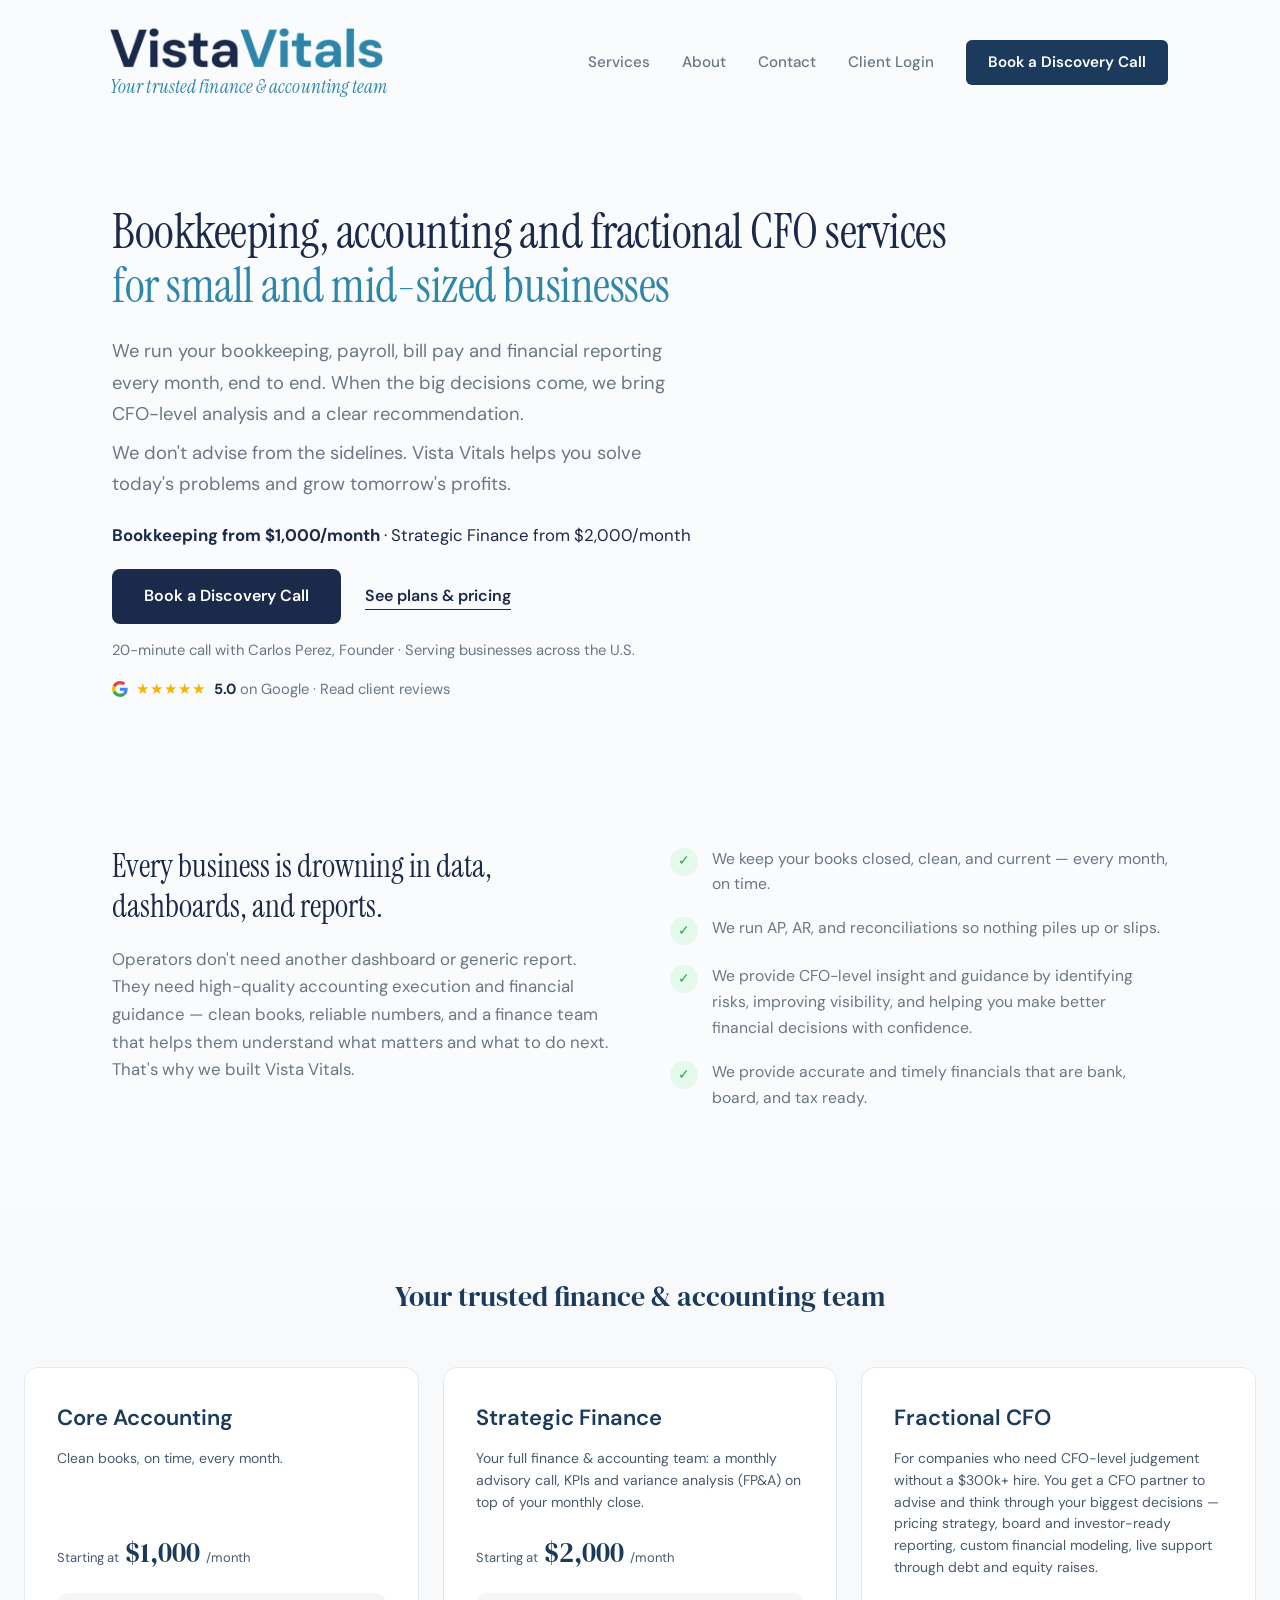
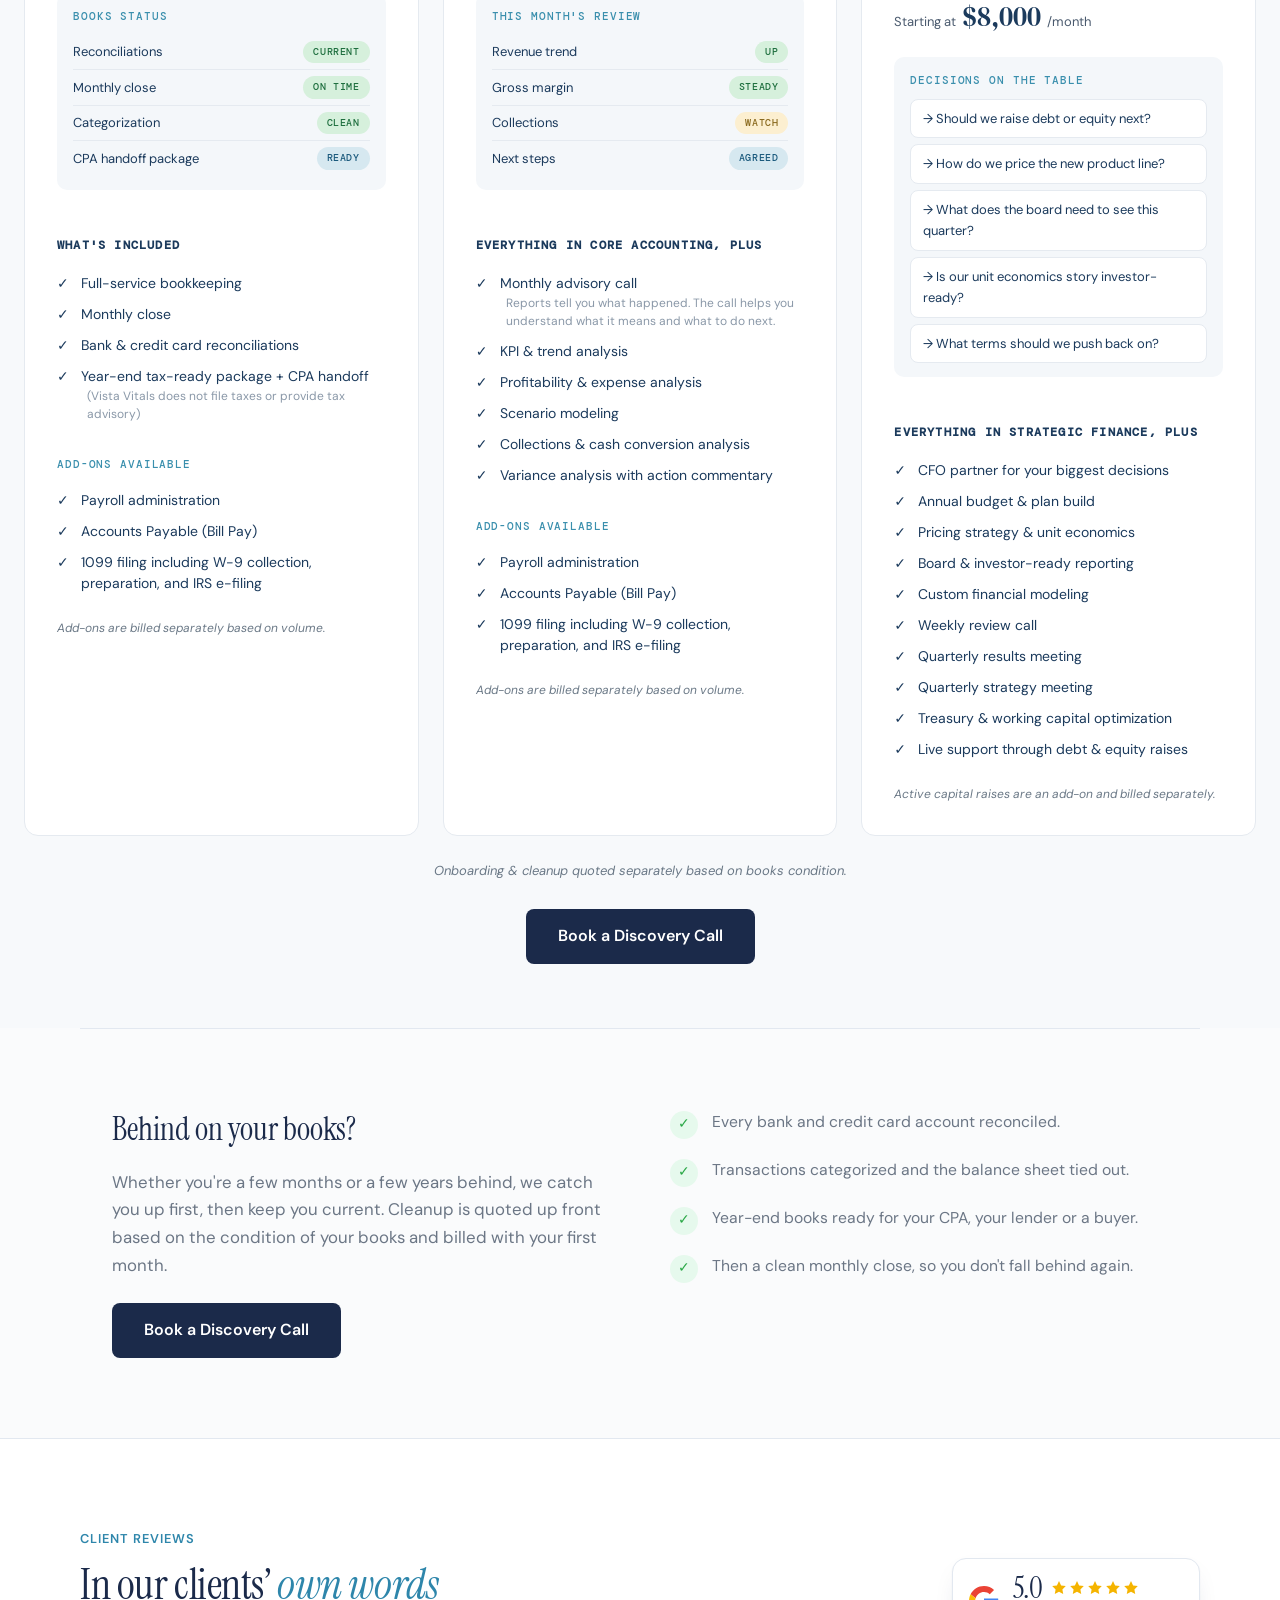
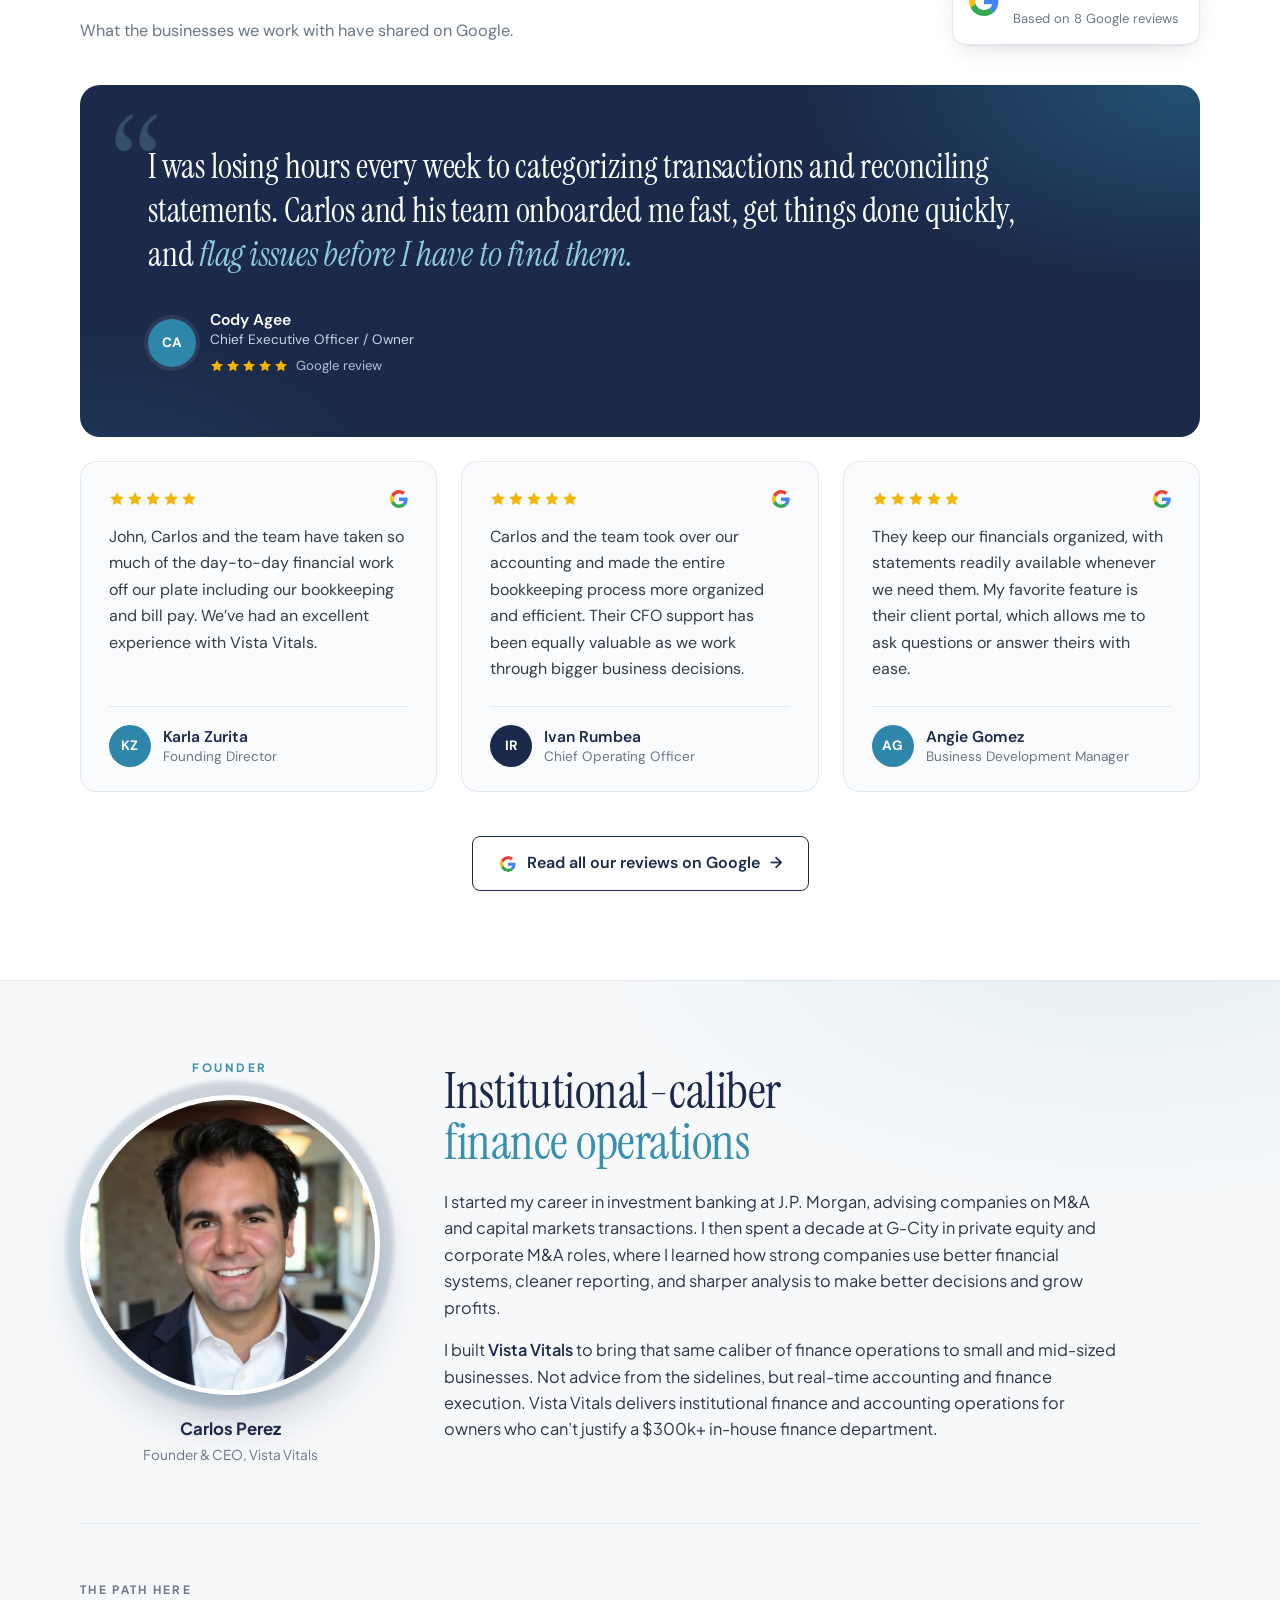
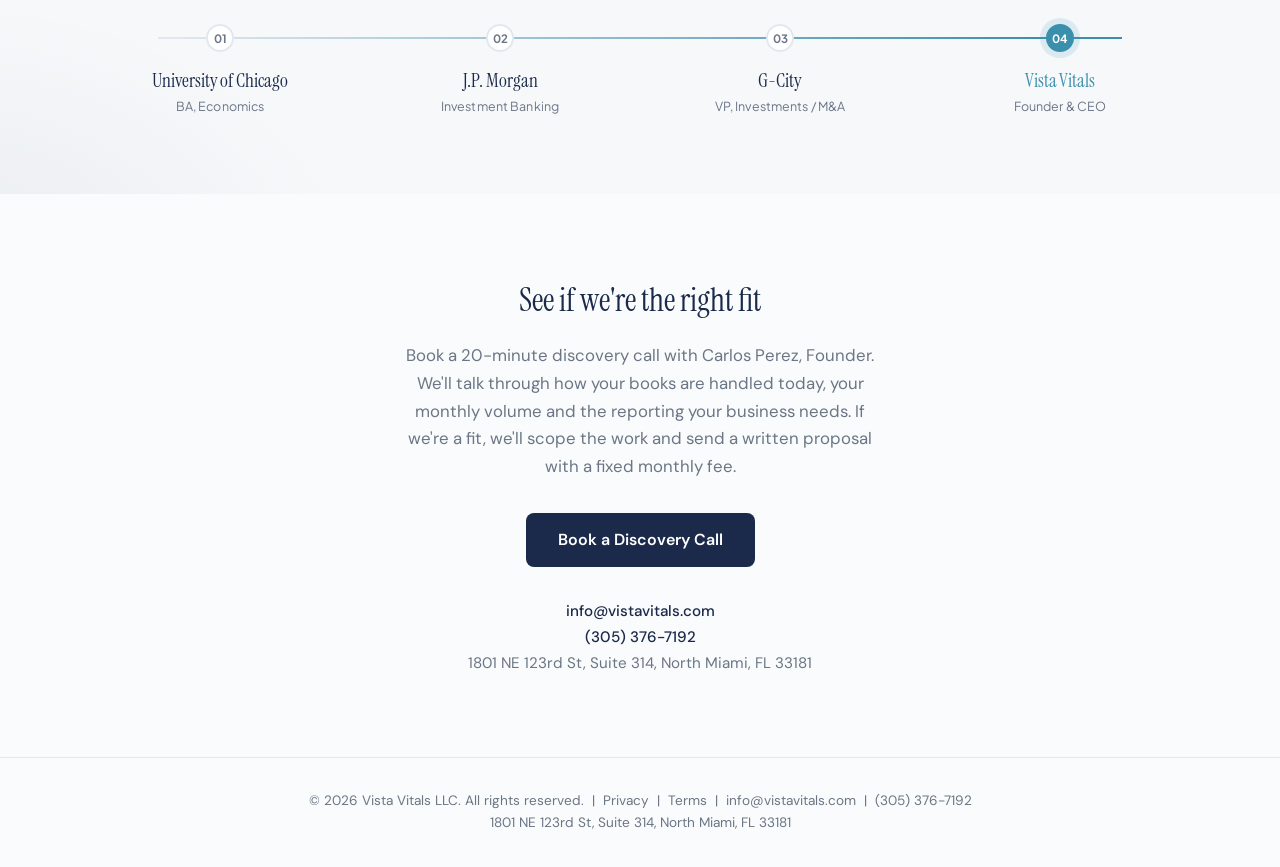
==== commit 98e3002b: "Hero: new first paragraph (we run your books every month, CFO-level analysis + clear recommendation)" ====
--- a/index.html
+++ b/index.html
@@ -4,15 +4,18 @@
 <meta charset="UTF-8">
 <meta name="viewport" content="width=device-width, initial-scale=1.0">
 <title>Bookkeeping, Accounting &amp; Fractional CFO | Vista Vitals</title>
-<meta name="description" content="Bookkeeping, accounting and fractional CFO services for small and mid-sized businesses. We handle your bookkeeping, payroll, bill pay and reporting, end to end, every month. Plans from $1,000/month.">
+<meta name="description" content="Bookkeeping, accounting and fractional CFO services for small and mid-sized businesses. We run your bookkeeping, payroll, bill pay and financial reporting every month, end to end. Plans from $1,000/month.">
 <meta property="og:title" content="Your trusted finance & accounting team">
-<meta property="og:description" content="We handle your bookkeeping, payroll, bill pay and reporting — end to end, every month. And when needed, we take on CFO-level work: we run the analysis and navigate through the big decisions with you.">
+<meta property="og:description" content="We run your bookkeeping, payroll, bill pay and financial reporting every month, end to end. When the big decisions come, we bring CFO-level analysis and a clear recommendation.">
 <meta property="og:type" content="website">
-<meta property="og:image" content="/vistavitals-og.png">
+<meta property="og:image" content="https://vistavitals.com/vistavitals-og-v2.png">
+<meta property="og:image:width" content="1200">
+<meta property="og:image:height" content="630">
+<meta property="og:image:alt" content="Vista Vitals: Your trusted finance &amp; accounting team">
 <meta name="twitter:card" content="summary_large_image">
 <meta name="twitter:title" content="Your trusted finance & accounting team">
-<meta name="twitter:description" content="We handle your bookkeeping, payroll, bill pay and reporting — end to end, every month. And when needed, we take on CFO-level work: we run the analysis and navigate through the big decisions with you.">
-<meta name="twitter:image" content="/vistavitals-og.png">
+<meta name="twitter:description" content="We run your bookkeeping, payroll, bill pay and financial reporting every month, end to end. When the big decisions come, we bring CFO-level analysis and a clear recommendation.">
+<meta name="twitter:image" content="https://vistavitals.com/vistavitals-og-v2.png">
 <link rel="icon" type="image/x-icon" href="/favicon.ico">
 <link rel="icon" type="image/png" sizes="32x32" href="/favicon.png">
 <link rel="apple-touch-icon" sizes="180x180" href="/apple-touch-icon.png">
@@ -875,7 +878,7 @@
 <!-- HERO -->
 <section class="hero">
   <h1 class="hero-h1">Bookkeeping, accounting and fractional CFO services <span class="h1-accent">for small and mid-sized businesses</span></h1>
-  <p>We handle your bookkeeping, payroll, bill pay and reporting — end to end, every month. And when needed, we take on CFO-level work: we run the analysis and navigate through the big decisions with you.</p>
+  <p>We run your bookkeeping, payroll, bill pay and financial reporting every month, end to end. When the big decisions come, we bring CFO-level analysis and a clear recommendation.</p>
   <p>We don't advise from the sidelines. Vista Vitals helps you solve today's problems and grow tomorrow's profits.</p>
   <p class="hero-price"><strong>Bookkeeping from $1,000/month</strong> &middot; Strategic Finance from $2,000/month</p>
   <div class="hero-cta" id="hero-cta">
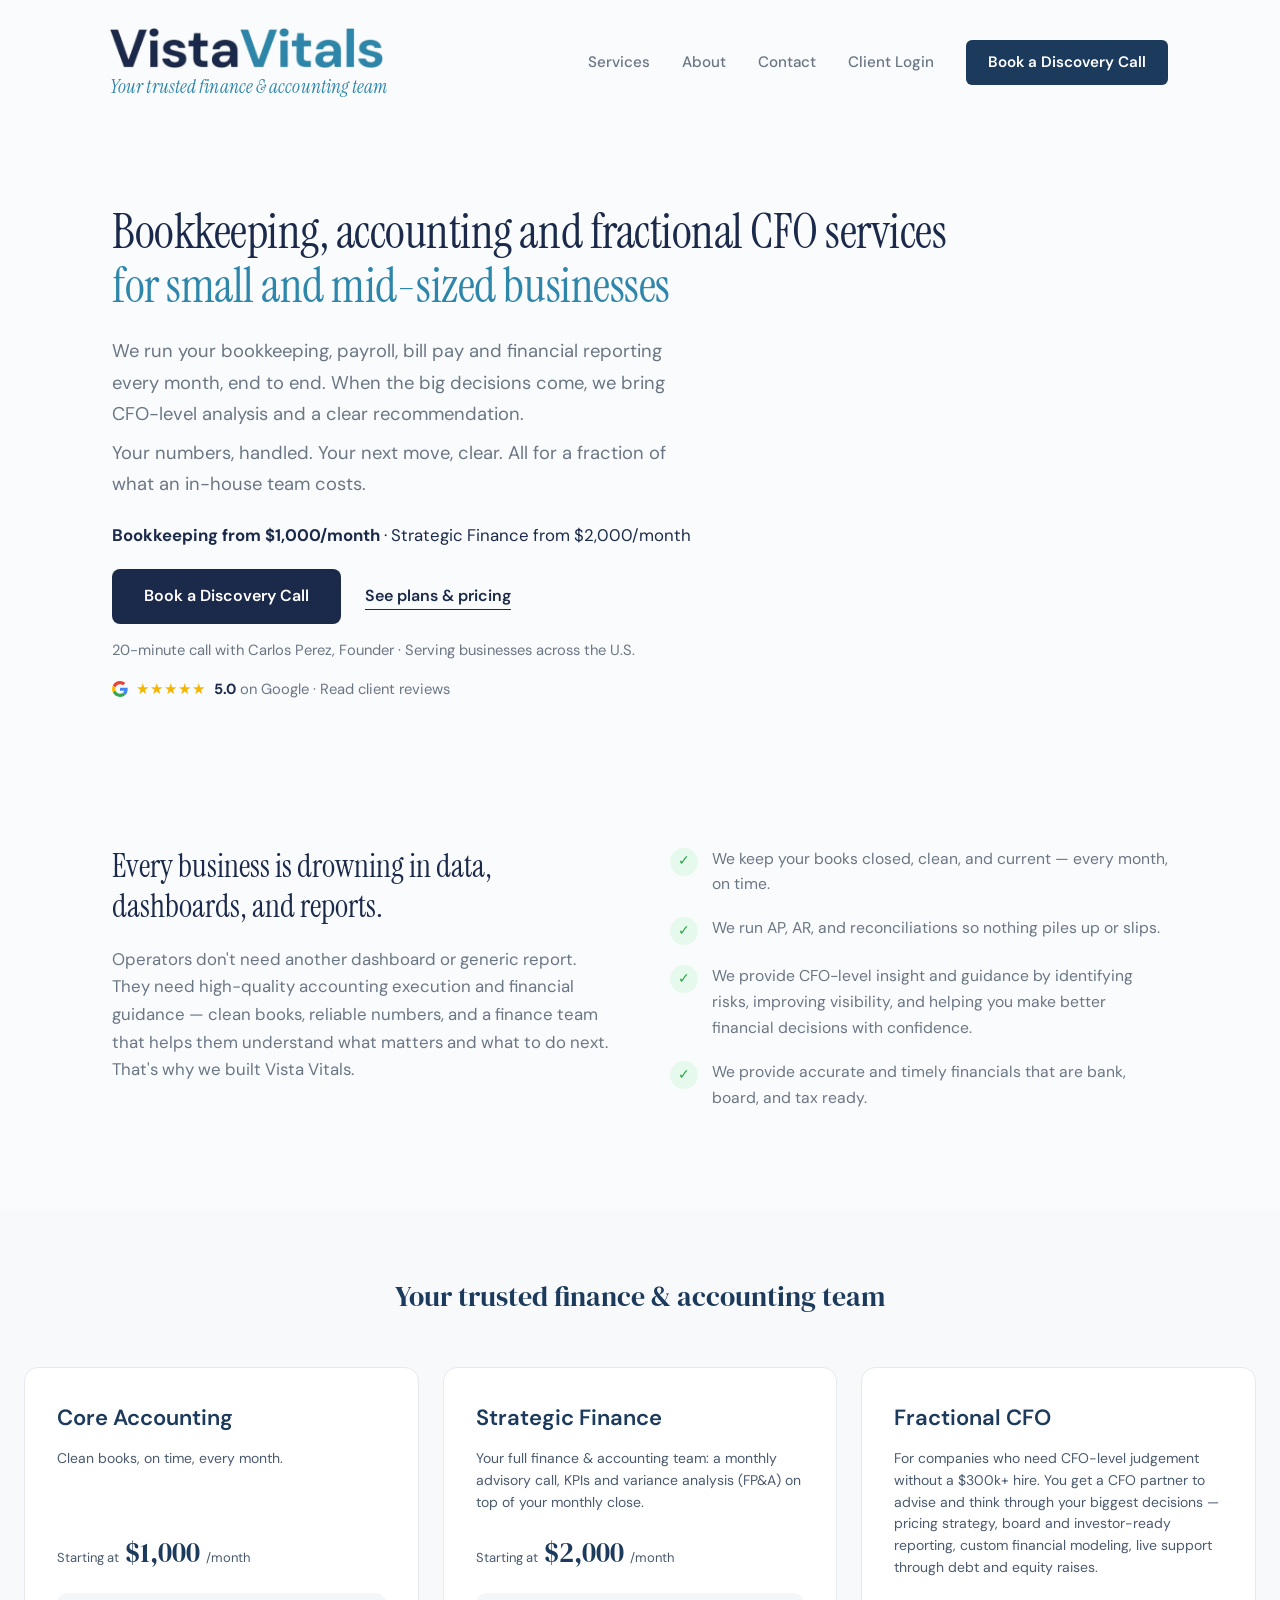
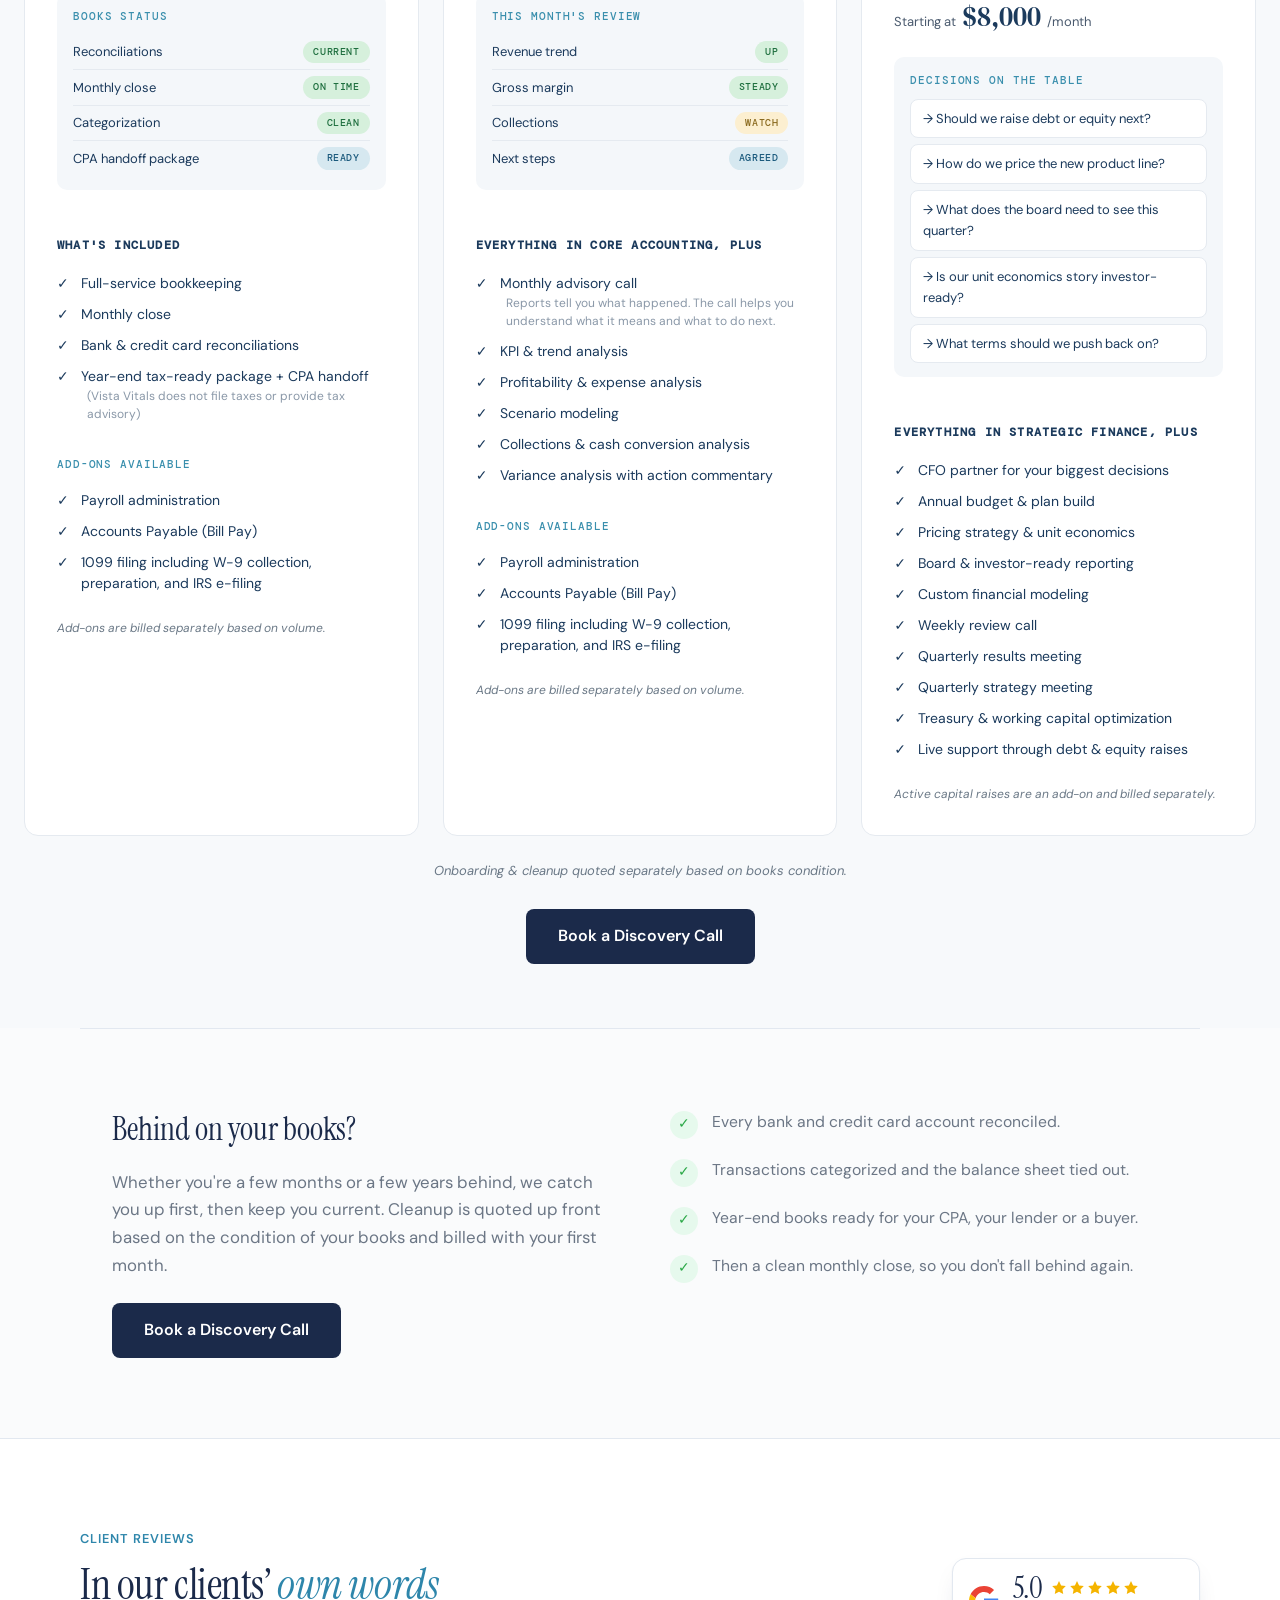
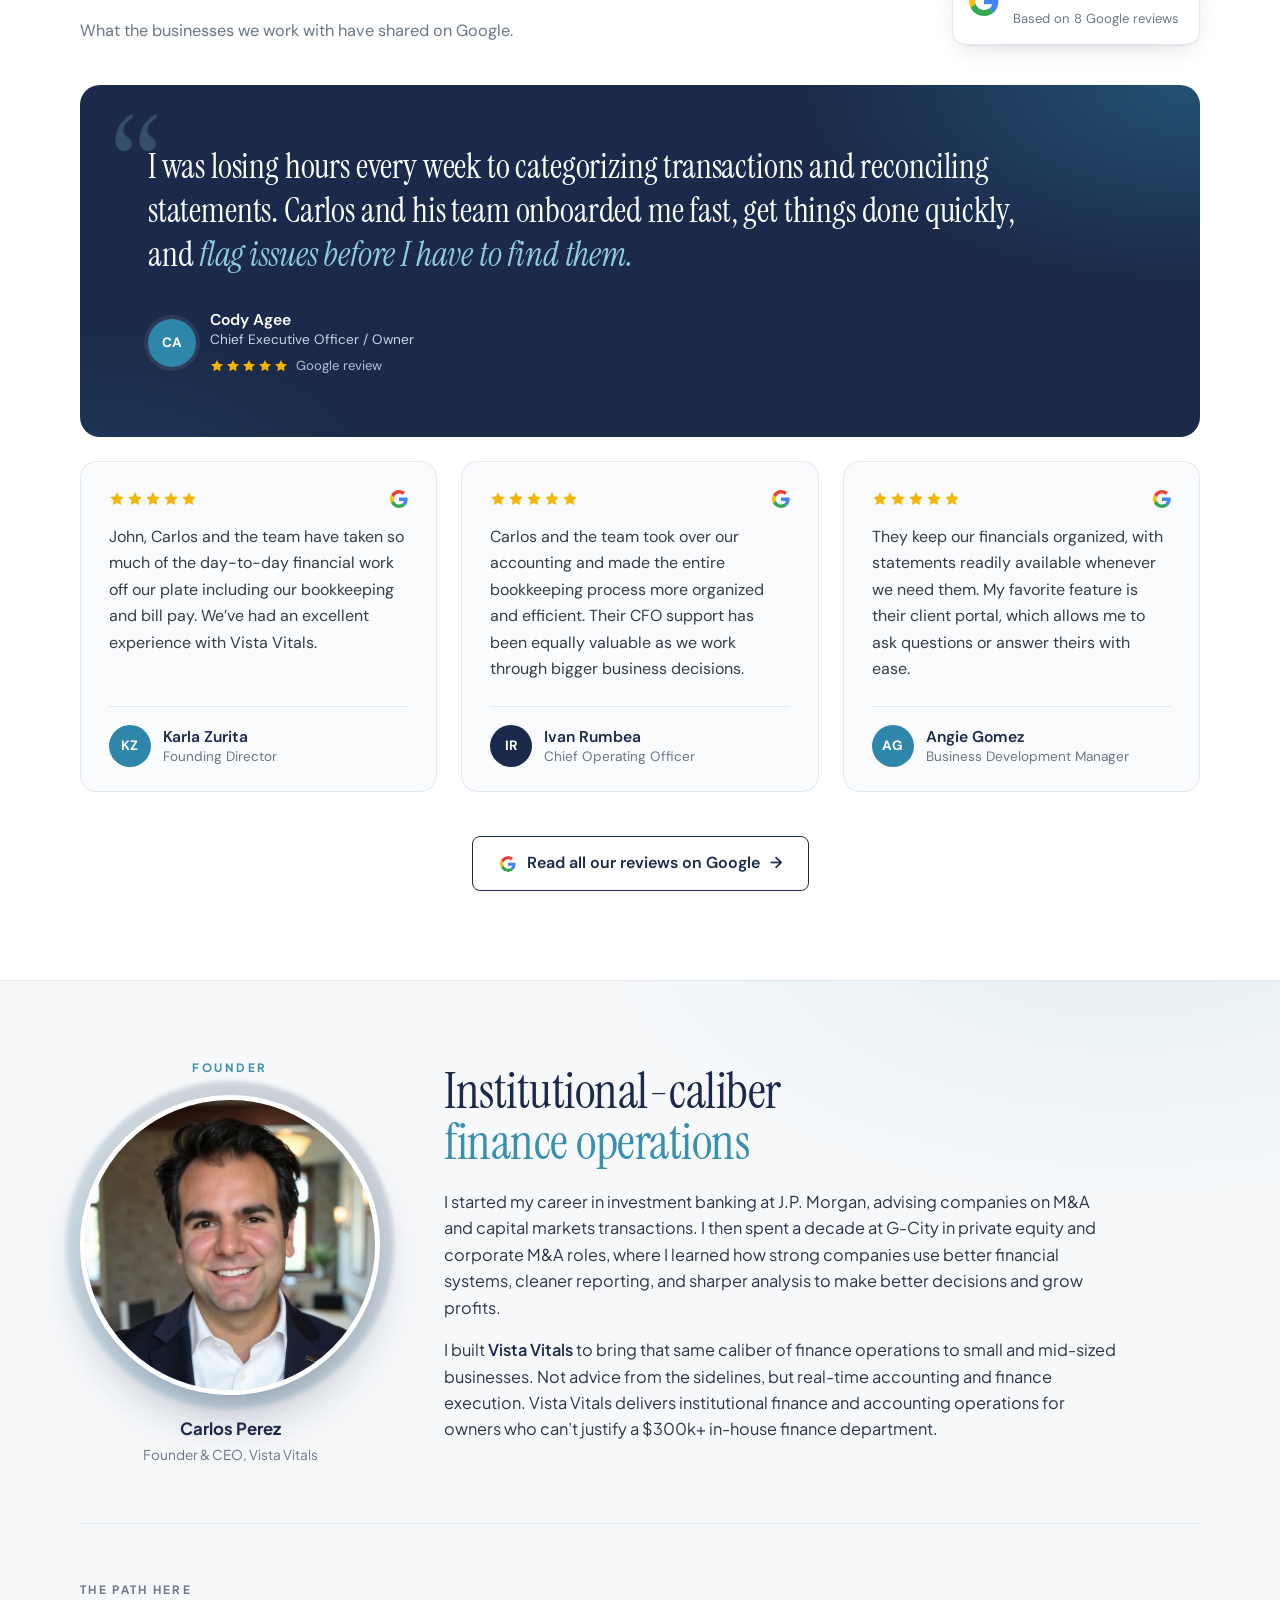
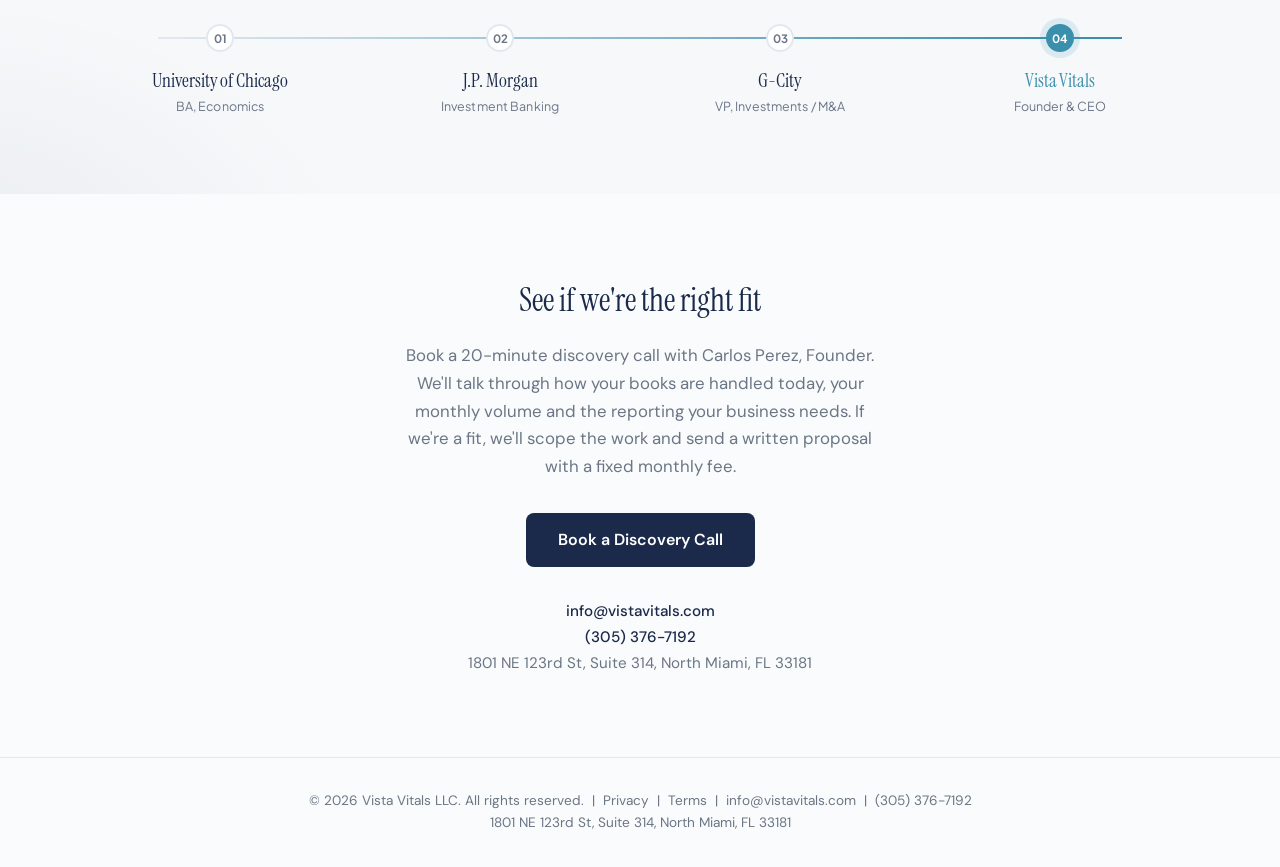
==== commit d96e9311: "Hero: second paragraph leads with numbers handled + in-house cost Co-Authored-By: Claude Opus 5.5 <n" ====
--- a/index.html
+++ b/index.html
@@ -879,7 +879,7 @@
 <section class="hero">
   <h1 class="hero-h1">Bookkeeping, accounting and fractional CFO services <span class="h1-accent">for small and mid-sized businesses</span></h1>
   <p>We run your bookkeeping, payroll, bill pay and financial reporting every month, end to end. When the big decisions come, we bring CFO-level analysis and a clear recommendation.</p>
-  <p>We don't advise from the sidelines. Vista Vitals helps you solve today's problems and grow tomorrow's profits.</p>
+  <p>Your numbers, handled. Your next move, clear. All for a fraction of what an in-house team costs.</p>
   <p class="hero-price"><strong>Bookkeeping from $1,000/month</strong> &middot; Strategic Finance from $2,000/month</p>
   <div class="hero-cta" id="hero-cta">
     <a href="https://calendly.com/carlos-vistavitals/new-meeting" class="cta-btn vv-book" onclick="return vvBook(event)">Book a Discovery Call</a>
